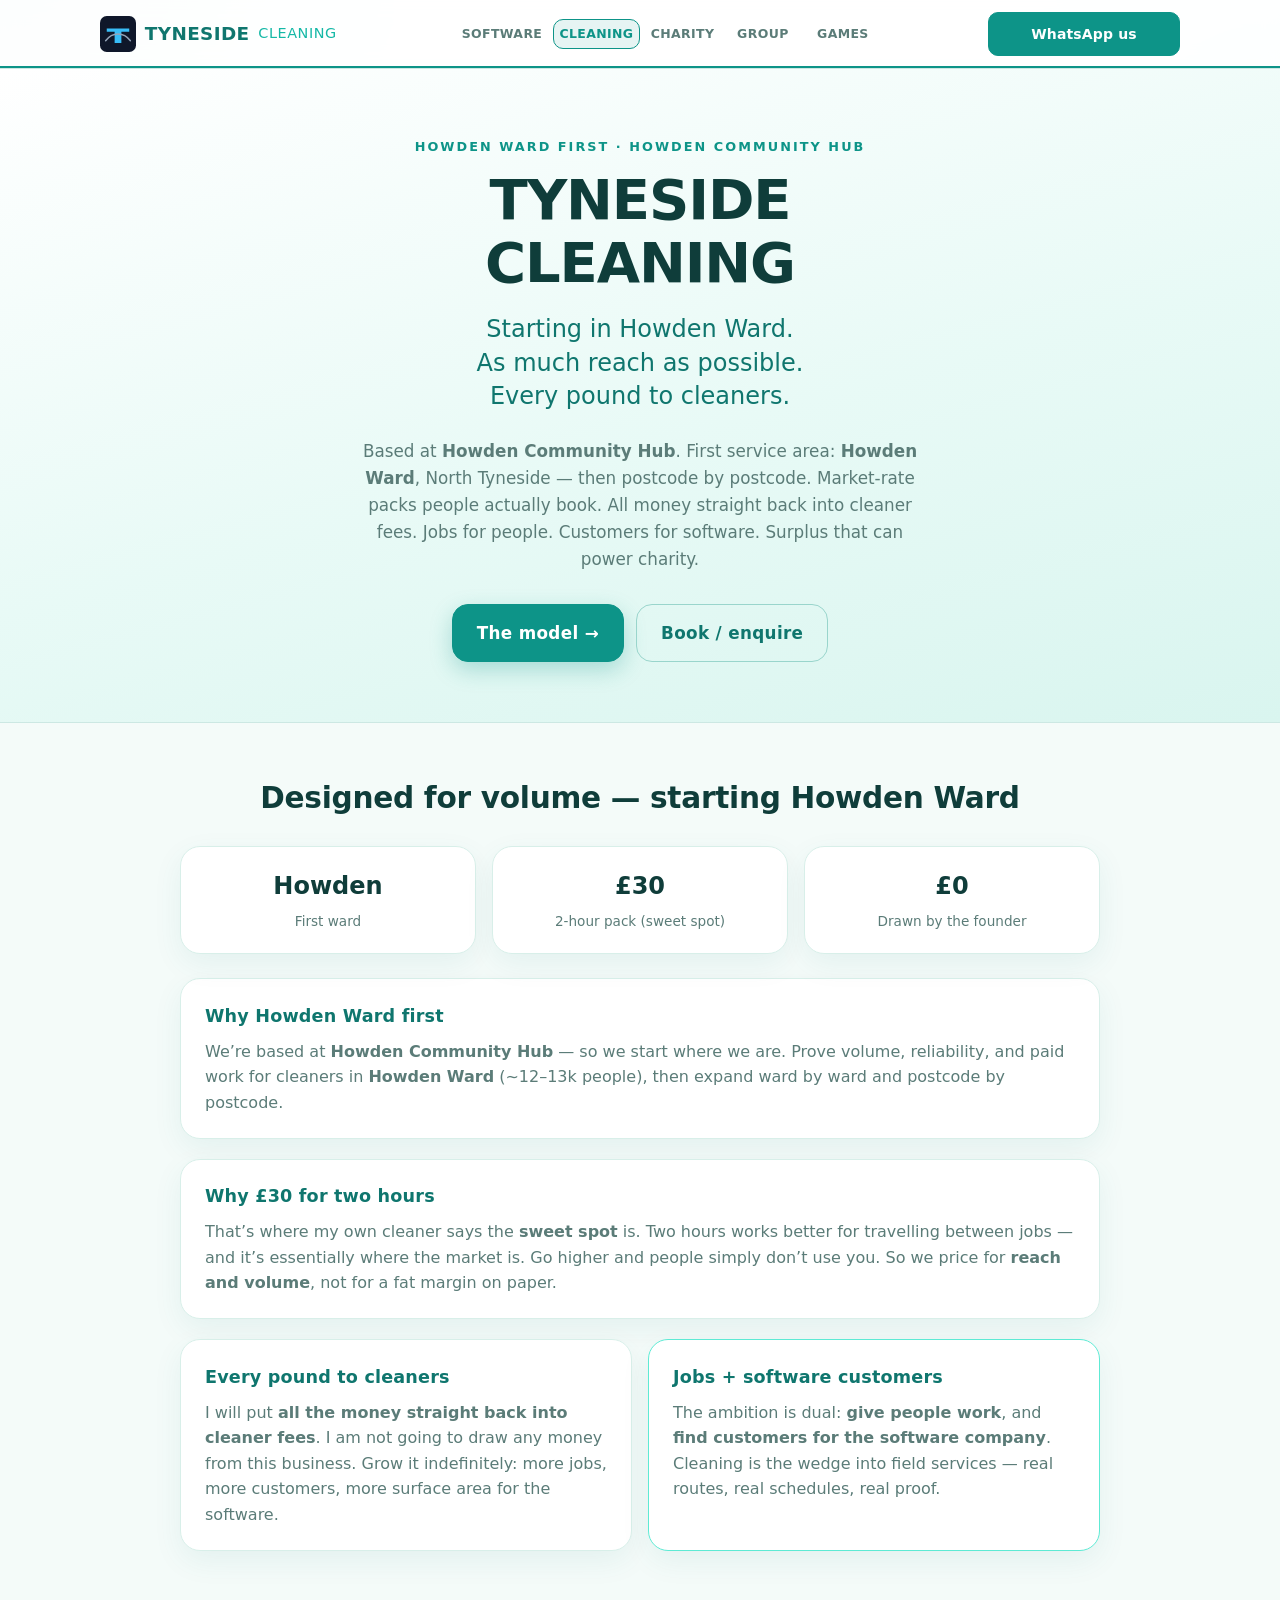
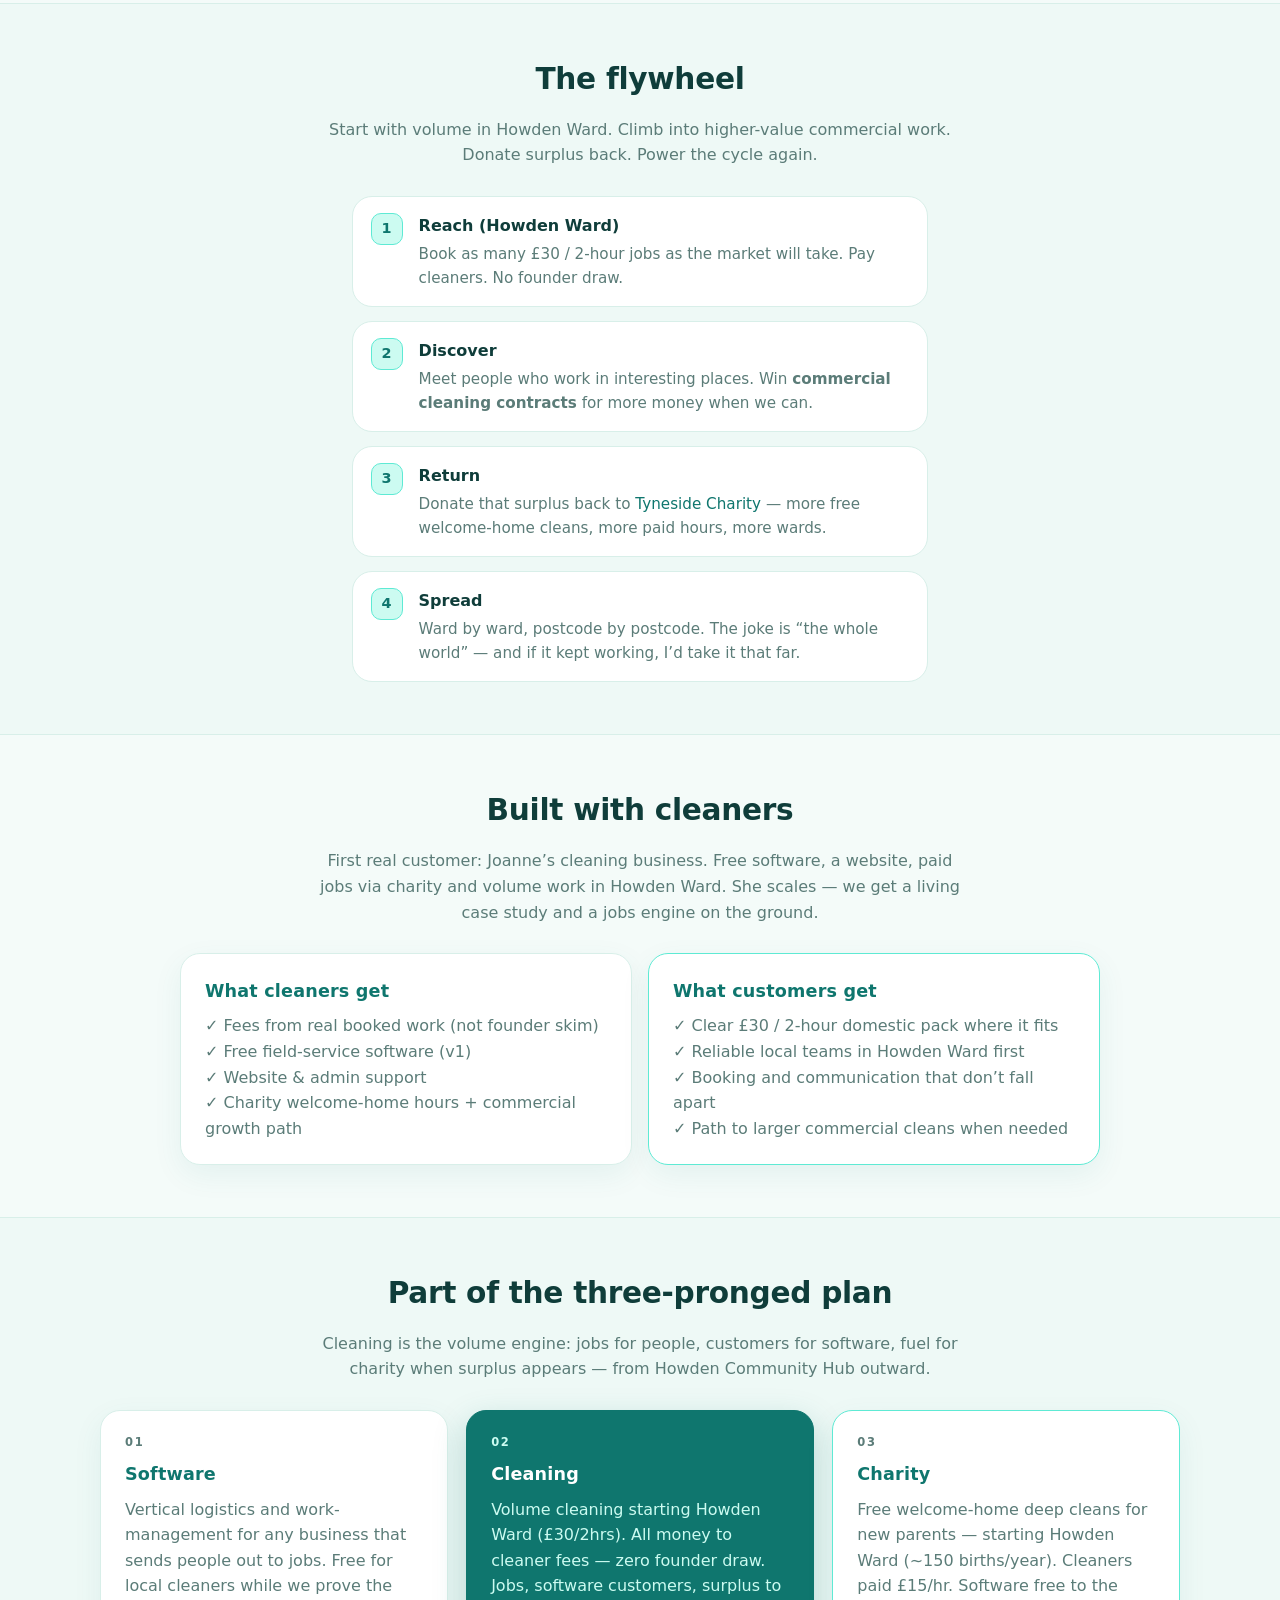
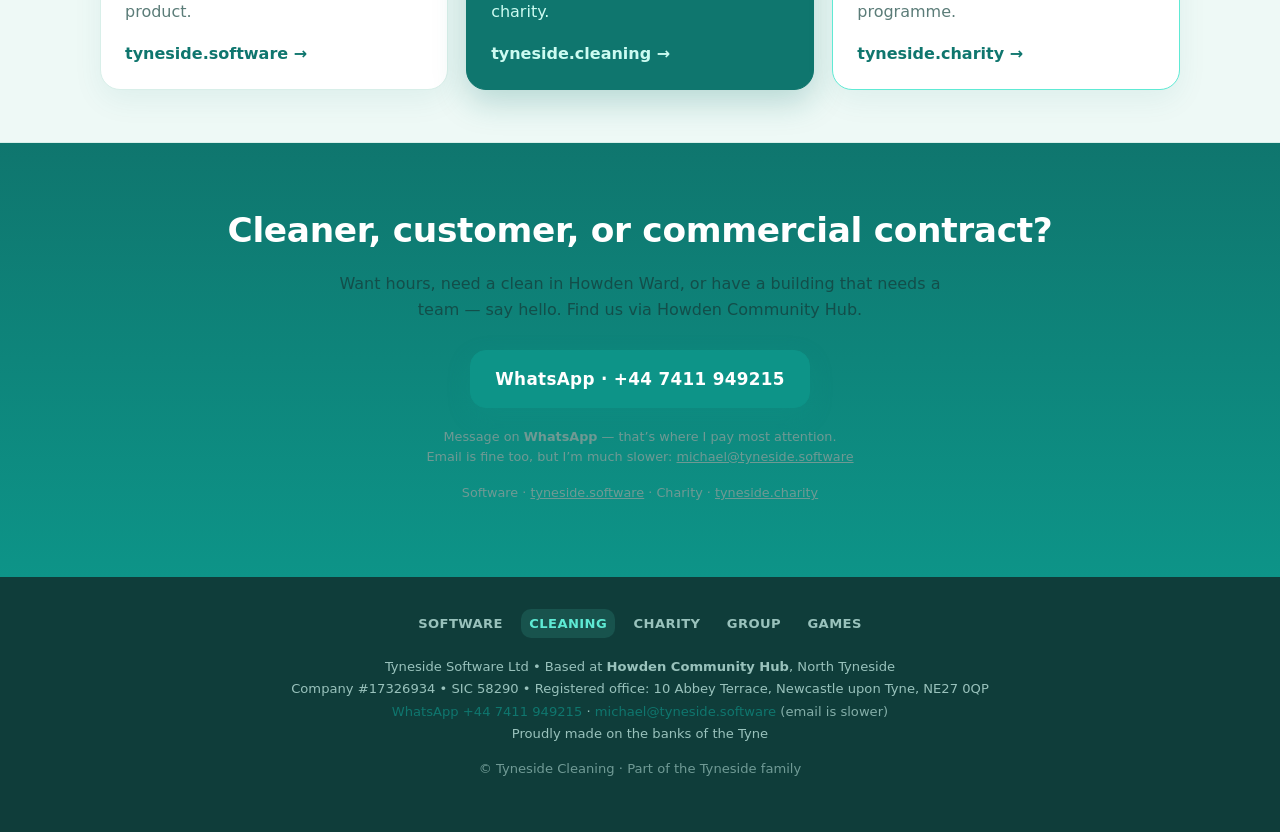
==== index.html @ 474b6b1e "WhatsApp primary contact +44 7411 949215" ====
<!DOCTYPE html>
<html lang="en">
<head>
  <meta charset="UTF-8">
  <meta name="viewport" content="width=device-width, initial-scale=1.0">
  <title>Tyneside Cleaning · Howden Ward first</title>
  <meta name="description" content="Based at Howden Community Hub. First area Howden Ward. £30 for 2 hours — all money to cleaner fees, zero founder draw. Volume, jobs, software customers.">
  <link rel="canonical" href="https://tyneside.cleaning/">
  <link rel="icon" href="logo.svg" type="image/svg+xml">
  <link rel="stylesheet" href="layout.css?v=20260716f">
  <link rel="stylesheet" href="themes.css?v=20260716f">
</head>
<body class="site theme-cleaning">

<nav class="site-nav" aria-label="Primary">
  <div class="inner">
    <a href="index.html" class="brand-link">
      <img src="logo.svg" width="38" height="38" alt="Tyneside Cleaning">
      <span class="brand-word">TYNESIDE</span>
      <span class="brand-sub">CLEANING</span>
    </a>
    <div class="nav-links">
        <a href="https://tyneside.software/"
           class=""
>SOFTWARE</a>
        <a href="https://tyneside.cleaning/"
           class="is-current"
aria-current="page">CLEANING</a>
        <a href="https://tyneside.charity/"
           class=""
>CHARITY</a>
        <a href="https://tyneside.group/"
           class=""
>GROUP</a>
        <a href="https://tyneside.games/"
           class=""
>GAMES</a>
    </div>
    <div class="nav-cta">
      <a class="btn btn-fill" href="https://wa.me/447411949215" rel="noopener" target="_blank">WhatsApp us</a>
    </div>
  </div>
</nav>
  <header class="hero">
    <div class="wrap">
      <p class="hero-kicker">Howden Ward first · Howden Community Hub</p>
      <h1>TYNESIDE<br>CLEANING</h1>
      <p class="hero-tag">
        Starting in Howden Ward.<br>
        As much reach as possible.<br>
        Every pound to cleaners.
      </p>
      <p class="hero-lead">
        Based at <strong>Howden Community Hub</strong>. First service area:
        <strong>Howden Ward</strong>, North Tyneside — then postcode by postcode.
        Market-rate packs people actually book. All money straight back into cleaner fees.
        Jobs for people. Customers for software. Surplus that can power charity.
      </p>
      <div class="hero-actions">
        <a class="btn btn-fill btn-lg" href="#model">The model →</a>
        <a class="btn btn-secondary btn-lg" href="#contact">Book / enquire</a>
      </div>
    </div>
  </header>

  <section class="section" id="model">
    <div class="wrap">
      <h2>Designed for volume — starting Howden Ward</h2>
      <div class="stat-row">
        <div class="stat">
          <span class="value">Howden</span>
          <span class="label">First ward</span>
        </div>
        <div class="stat">
          <span class="value">£30</span>
          <span class="label">2-hour pack (sweet spot)</span>
        </div>
        <div class="stat">
          <span class="value">£0</span>
          <span class="label">Drawn by the founder</span>
        </div>
      </div>
      <div class="panel" style="margin-bottom:1.25rem">
        <h3>Why Howden Ward first</h3>
        <p>
          We’re based at <strong>Howden Community Hub</strong> — so we start where we are.
          Prove volume, reliability, and paid work for cleaners in
          <strong>Howden Ward</strong> (~12–13k people), then expand ward by ward and postcode by postcode.
        </p>
      </div>
      <div class="panel" style="margin-bottom:1.25rem">
        <h3>Why £30 for two hours</h3>
        <p>
          That’s where my own cleaner says the <strong>sweet spot</strong> is.
          Two hours works better for travelling between jobs — and it’s essentially where the market is.
          Go higher and people simply don’t use you. So we price for <strong>reach and volume</strong>,
          not for a fat margin on paper.
        </p>
      </div>
      <div class="grid-2">
        <div class="panel">
          <h3>Every pound to cleaners</h3>
          <p>
            I will put <strong>all the money straight back into cleaner fees</strong>.
            I am not going to draw any money from this business.
            Grow it indefinitely: more jobs, more customers, more surface area for the software.
          </p>
        </div>
        <div class="panel panel-c">
          <h3>Jobs + software customers</h3>
          <p>
            The ambition is dual: <strong>give people work</strong>, and
            <strong>find customers for the software company</strong>.
            Cleaning is the wedge into field services — real routes, real schedules, real proof.
          </p>
        </div>
      </div>
    </div>
  </section>

  <section class="section section-alt" id="cycle">
    <div class="wrap">
      <h2>The flywheel</h2>
      <p class="lede">
        Start with volume in Howden Ward. Climb into higher-value commercial work.
        Donate surplus back. Power the cycle again.
      </p>
      <ol class="steps">
        <li>
          <span class="n">1</span>
          <div>
            <h3>Reach (Howden Ward)</h3>
            <p>
              Book as many £30 / 2-hour jobs as the market will take. Pay cleaners. No founder draw.
            </p>
          </div>
        </li>
        <li>
          <span class="n">2</span>
          <div>
            <h3>Discover</h3>
            <p>
              Meet people who work in interesting places. Win
              <strong>commercial cleaning contracts</strong> for more money when we can.
            </p>
          </div>
        </li>
        <li>
          <span class="n">3</span>
          <div>
            <h3>Return</h3>
            <p>
              Donate that surplus back to
              <a href="https://tyneside.charity/">Tyneside Charity</a>
              — more free welcome-home cleans, more paid hours, more wards.
            </p>
          </div>
        </li>
        <li>
          <span class="n">4</span>
          <div>
            <h3>Spread</h3>
            <p>
              Ward by ward, postcode by postcode.
              The joke is “the whole world” — and if it kept working, I’d take it that far.
            </p>
          </div>
        </li>
      </ol>
    </div>
  </section>

  <section class="section" id="for-cleaners">
    <div class="wrap">
      <h2>Built with cleaners</h2>
      <p class="lede">
        First real customer: Joanne’s cleaning business. Free software, a website, paid jobs via charity
        and volume work in Howden Ward. She scales — we get a living case study and a jobs engine on the ground.
      </p>
      <div class="grid-2">
        <div class="panel">
          <h3>What cleaners get</h3>
          <p>✓ Fees from real booked work (not founder skim)<br>
             ✓ Free field-service software (v1)<br>
             ✓ Website &amp; admin support<br>
             ✓ Charity welcome-home hours + commercial growth path</p>
        </div>
        <div class="panel panel-c">
          <h3>What customers get</h3>
          <p>✓ Clear £30 / 2-hour domestic pack where it fits<br>
             ✓ Reliable local teams in Howden Ward first<br>
             ✓ Booking and communication that don’t fall apart<br>
             ✓ Path to larger commercial cleans when needed</p>
        </div>
      </div>
    </div>
  </section>

  <section class="section section-alt" id="ecosystem">
    <div class="wrap-wide">
      <h2>Part of the three-pronged plan</h2>
      <p class="lede">
        Cleaning is the volume engine: jobs for people, customers for software,
        fuel for charity when surplus appears — from Howden Community Hub outward.
      </p>
<div class="grid-3">
    <div class="panel ">
      <p class="pixel-label" style="text-align:left;margin:0 0 0.5rem">01</p>
      <h3>Software</h3>
      <p>Vertical logistics and work-management for any business that sends people out to jobs. Free for local cleaners while we prove the product.</p>
      <p style="margin-top:1rem">
        <a href="https://tyneside.software/">tyneside.software →</a>
      </p>
    </div>
    <div class="panel active">
      <p class="pixel-label" style="text-align:left;margin:0 0 0.5rem">02</p>
      <h3>Cleaning</h3>
      <p>Volume cleaning starting Howden Ward (£30/2hrs). All money to cleaner fees — zero founder draw. Jobs, software customers, surplus to charity.</p>
      <p style="margin-top:1rem">
        <a href="https://tyneside.cleaning/">tyneside.cleaning →</a>
      </p>
    </div>
    <div class="panel panel-c">
      <p class="pixel-label" style="text-align:left;margin:0 0 0.5rem">03</p>
      <h3>Charity</h3>
      <p>Free welcome-home deep cleans for new parents — starting Howden Ward (~150 births/year). Cleaners paid £15/hr. Software free to the programme.</p>
      <p style="margin-top:1rem">
        <a href="https://tyneside.charity/">tyneside.charity →</a>
      </p>
    </div>
</div>    </div>
  </section>

  <section class="section-cta" id="contact">
    <div class="wrap">
      <h2>Cleaner, customer, or commercial contract?</h2>
      <p class="lede" style="color:var(--text)">
        Want hours, need a clean in Howden Ward, or have a building that needs a team — say hello.
        Find us via Howden Community Hub.
      </p>
<a class="btn btn-fill btn-lg" href="https://wa.me/447411949215" rel="noopener" target="_blank">
  WhatsApp · +44 7411 949215
</a>
<p class="hero-meta" style="margin-top:1.15rem">
  Message on <strong>WhatsApp</strong> — that’s where I pay most attention.<br>
  Email is fine too, but I’m much slower:
  <a href="mailto:michael@tyneside.software">michael@tyneside.software</a>
</p>      <p class="hero-meta" style="margin-top:1rem">
        Software · <a href="https://tyneside.software/">tyneside.software</a>
        · Charity · <a href="https://tyneside.charity/">tyneside.charity</a>
      </p>
    </div>
  </section>

<footer class="site-footer">
  <div class="footer-brands">
      <a href="https://tyneside.software/" class="">SOFTWARE</a>
      <a href="https://tyneside.cleaning/" class="is-current">CLEANING</a>
      <a href="https://tyneside.charity/" class="">CHARITY</a>
      <a href="https://tyneside.group/" class="">GROUP</a>
      <a href="https://tyneside.games/" class="">GAMES</a>
  </div>
  <p class="legal">
    Tyneside Software Ltd • Based at <strong>Howden Community Hub</strong>, North Tyneside<br>
    Company #17326934 • SIC 58290 • Registered office: 10 Abbey Terrace, Newcastle upon Tyne, NE27 0QP<br>
    <a href="https://wa.me/447411949215" rel="noopener" target="_blank">WhatsApp +44 7411 949215</a>
    · <a href="mailto:michael@tyneside.software">michael@tyneside.software</a>
    <span style="opacity:0.85">(email is slower)</span><br>
    Proudly made on the banks of the Tyne
  </p>
  <p class="legal" style="margin-top:0.75rem;opacity:0.7">
    &copy; Tyneside Cleaning
 · Part of the Tyneside family  </p>
</footer>
</body>
</html>
---- layout.css ----
/* Shared structure — skin comes from theme-*.css variables */

*,
*::before,
*::after {
  box-sizing: border-box;
}

html {
  scroll-behavior: smooth;
}

body.site {
  margin: 0;
  min-height: 100vh;
  font-family: var(--font);
  background: var(--bg);
  color: var(--text);
  line-height: 1.6;
  position: relative;
}

body.site::before {
  content: "";
  pointer-events: none;
  position: fixed;
  inset: 0;
  z-index: 0;
  background: var(--bg-fx, none);
  opacity: var(--bg-fx-opacity, 1);
}

body.site > * {
  position: relative;
  z-index: 1;
}

a {
  color: var(--link);
  text-decoration: none;
}

a:hover {
  color: var(--link-hover);
  text-decoration: underline;
}

.wrap {
  width: min(920px, calc(100% - 2rem));
  margin-inline: auto;
}

.wrap-wide {
  width: min(1080px, calc(100% - 2rem));
  margin-inline: auto;
}

/* —— NAV: rigid 3-column grid (same on every brand, including GROUP) —— */
.site-nav {
  --nav-brand-w: 15.5rem;
  --nav-cta-w: 12rem;
  position: sticky;
  top: 0;
  z-index: 50;
  background: var(--nav-bg);
  border-bottom: 1px solid var(--border);
  backdrop-filter: var(--nav-blur, none);
  box-shadow: inset 0 -2px 0 var(--accent);
}

.site-nav .inner {
  width: min(1080px, calc(100% - 2rem));
  margin: 0 auto;
  display: grid;
  grid-template-columns: var(--nav-brand-w) minmax(0, 1fr) var(--nav-cta-w);
  align-items: center;
  column-gap: 0.75rem;
  min-height: 4.25rem;
  height: 4.25rem;
  padding: 0;
  box-sizing: border-box;
}

.brand-link {
  grid-column: 1;
  display: flex;
  align-items: center;
  gap: 0.55rem;
  width: 100%;
  min-width: 0;
  max-width: var(--nav-brand-w);
  overflow: hidden;
  color: inherit;
  text-decoration: none;
}

.brand-link:hover {
  color: inherit;
  text-decoration: none;
}

.brand-link img {
  height: 2.25rem;
  width: 2.25rem;
  flex-shrink: 0;
  filter: var(--logo-filter, none);
  object-fit: contain;
}

.brand-word {
  font-family: "Segoe UI", system-ui, sans-serif;
  font-weight: 700;
  font-size: 1.15rem;
  letter-spacing: 0.02em;
  color: var(--brand);
  white-space: nowrap;
  flex-shrink: 0;
}

.brand-sub {
  font-family: "Segoe UI", system-ui, sans-serif;
  font-size: 0.9rem;
  font-weight: 500;
  letter-spacing: 0.04em;
  color: var(--brand-muted);
  white-space: nowrap;
  /* Fixed slot so GROUP and SOFTWARE occupy the same width */
  display: inline-block;
  width: 6.5rem;
  flex-shrink: 0;
  overflow: hidden;
  text-overflow: clip;
}

@media (max-width: 640px) {
  .brand-sub {
    display: none;
  }
}

.nav-links {
  grid-column: 2;
  display: none;
  justify-content: center;
  align-items: center;
  flex-wrap: nowrap;
  gap: 0.25rem;
  min-width: 0;
  overflow: hidden;
  font-family: "Segoe UI", system-ui, sans-serif;
  font-size: 0.78rem;
  font-weight: 600;
  letter-spacing: 0.03em;
}

.nav-links a {
  color: var(--muted);
  text-decoration: none;
  padding: 0.28rem 0.4rem;
  border-radius: 8px;
  border: 1px solid transparent;
  white-space: nowrap;
  box-sizing: border-box;
  /* Equal-ish chips so current highlight doesn't reflow the row */
  min-width: 4.75rem;
  text-align: center;
}

.nav-links a:hover {
  color: var(--accent);
  text-decoration: none;
  background: var(--accent-soft);
}

.nav-links a.is-current {
  color: var(--accent);
  border-color: var(--accent);
  background: var(--accent-soft);
}

.nav-cta {
  grid-column: 3;
  width: 100%;
  height: 2.75rem;
  justify-self: stretch;
  align-self: center;
}

.nav-cta .btn,
.nav-cta .btn-fill {
  display: flex !important;
  align-items: center;
  justify-content: center;
  width: 100% !important;
  height: 2.75rem !important;
  min-height: 2.75rem !important;
  max-height: 2.75rem !important;
  box-sizing: border-box !important;
  margin: 0 !important;
  font-family: "Segoe UI", system-ui, sans-serif !important;
  font-size: 0.875rem !important;
  font-weight: 600 !important;
  letter-spacing: 0.01em !important;
  text-transform: none !important;
  border-width: 1px !important;
  border-style: solid !important;
  border-radius: 10px !important;
  padding: 0 0.5rem !important;
  white-space: nowrap !important;
  line-height: 1.2 !important;
  box-shadow: none !important;
  transform: none !important;
}

.nav-cta .btn:hover,
.nav-cta .btn-fill:hover {
  transform: none !important;
}

@media (min-width: 960px) {
  .nav-links {
    display: flex;
  }
}

@media (max-width: 959px) {
  .site-nav .inner {
    grid-template-columns: minmax(0, 1fr) var(--nav-cta-w);
  }

  .brand-link {
    grid-column: 1;
    max-width: none;
  }

  .nav-links {
    display: none;
  }

  .nav-cta {
    grid-column: 2;
  }
}

@media (max-width: 420px) {
  .site-nav {
    --nav-cta-w: 9.5rem;
  }

  .site-nav .inner {
    min-height: 3.85rem;
    height: 3.85rem;
  }

  .nav-cta {
    height: 2.5rem;
  }

  .nav-cta .btn,
  .nav-cta .btn-fill {
    font-size: 0.78rem !important;
    height: 2.5rem !important;
    min-height: 2.5rem !important;
    max-height: 2.5rem !important;
  }
}

.nav-links a {
  color: var(--muted);
  text-decoration: none;
  padding: 0.25rem 0.35rem;
  border-radius: var(--radius-sm);
}

.nav-links a:hover {
  color: var(--accent);
  text-decoration: none;
  background: var(--accent-soft);
}

.btn {
  display: inline-block;
  font-family: inherit;
  font-weight: 600;
  letter-spacing: var(--btn-tracking, 0.02em);
  text-transform: var(--btn-transform, none);
  text-decoration: none !important;
  cursor: pointer;
  border: var(--btn-border);
  color: var(--btn-color);
  background: var(--btn-bg);
  padding: 0.65rem 1.15rem;
  border-radius: var(--radius);
  box-shadow: var(--btn-shadow);
  transition: transform 0.15s, background 0.15s, color 0.15s, box-shadow 0.15s;
}

.btn:hover {
  background: var(--btn-bg-hover);
  color: var(--btn-color-hover);
  border-color: var(--btn-border-hover, currentColor);
  transform: translateY(-1px);
  text-decoration: none !important;
}

.btn-fill {
  border: var(--btn-fill-border);
  color: var(--btn-fill-color);
  background: var(--btn-fill-bg);
  box-shadow: var(--btn-fill-shadow);
}

.btn-fill:hover {
  background: var(--btn-fill-bg-hover);
  color: var(--btn-fill-color-hover);
  border-color: var(--btn-fill-border-hover, transparent);
}

.btn-magenta,
.btn-secondary {
  border: var(--btn-sec-border);
  color: var(--btn-sec-color);
  background: var(--btn-sec-bg);
  box-shadow: var(--btn-sec-shadow, none);
}

.btn-magenta:hover,
.btn-secondary:hover {
  background: var(--btn-sec-bg-hover);
  color: var(--btn-sec-color-hover);
}

.btn-lg {
  padding: 0.9rem 1.5rem;
  font-size: 1.05rem;
}

/* —— HERO —— */
.hero {
  text-align: center;
  padding: 4.25rem 0 3.75rem;
  background: var(--hero-bg);
  border-bottom: var(--hero-border);
  box-shadow: var(--hero-shadow, none);
  color: var(--hero-text);
}

.hero-kicker {
  margin: 0 0 0.75rem;
  font-size: 0.8rem;
  letter-spacing: 0.16em;
  text-transform: uppercase;
  font-weight: 600;
  color: var(--hero-kicker);
}

.hero h1 {
  margin: 0;
  font-size: clamp(2rem, 6.5vw, 3.5rem);
  letter-spacing: var(--hero-title-tracking, -0.02em);
  line-height: 1.12;
  font-weight: 700;
  color: var(--hero-title);
  text-shadow: var(--hero-title-shadow, none);
}

.hero-tag {
  margin: 1.15rem auto 0;
  font-size: clamp(1.1rem, 2.8vw, 1.5rem);
  font-weight: 400;
  color: var(--hero-tag);
  line-height: 1.4;
}

.hero-lead {
  margin: 1.5rem auto 0;
  max-width: 36rem;
  font-size: 1.05rem;
  color: var(--hero-lead);
}

.hero-actions {
  margin-top: 2rem;
  display: flex;
  flex-wrap: wrap;
  justify-content: center;
  gap: 0.75rem;
}

.hero-meta {
  margin-top: 1.35rem;
  font-size: 0.8rem;
  color: var(--hero-meta);
  opacity: 0.9;
}

.hero-meta a {
  color: inherit;
  text-decoration: underline;
}

/* —— SECTIONS —— */
.section {
  padding: 3.25rem 0;
  background: var(--section-bg, transparent);
}

.section-alt {
  background: var(--section-alt-bg);
  border-top: var(--section-alt-border, none);
  border-bottom: var(--section-alt-border, none);
}

.section-cta {
  padding: 3.75rem 0;
  text-align: center;
  background: var(--cta-bg);
  border-top: var(--cta-border, none);
  color: var(--cta-text);
  box-shadow: var(--cta-shadow, none);
}

.section h2,
.section-cta h2 {
  margin: 0 0 0.85rem;
  text-align: center;
  font-size: clamp(1.35rem, 3.5vw, 1.85rem);
  letter-spacing: var(--h2-tracking, -0.01em);
  font-weight: 700;
  color: var(--heading);
  text-transform: var(--h2-transform, none);
}

.section-cta h2 {
  color: var(--cta-heading);
  font-size: clamp(1.5rem, 4vw, 2.15rem);
}

.lede {
  text-align: center;
  max-width: 40rem;
  margin: 0 auto 1.75rem;
  color: var(--muted);
}

.section-cta .lede {
  color: var(--cta-muted);
}

.center {
  text-align: center;
}

/* —— PANELS —— */
.panel {
  background: var(--panel-bg);
  border: var(--panel-border);
  border-radius: var(--radius-lg);
  box-shadow: var(--panel-shadow);
  padding: 1.4rem 1.5rem;
}

.panel-m,
.panel-c {
  /* variants still use panel tokens; themes may override */
}

.panel h3 {
  margin: 0 0 0.55rem;
  font-size: 1.1rem;
  font-weight: 650;
  letter-spacing: 0.01em;
  color: var(--panel-heading);
  text-transform: var(--panel-h-transform, none);
}

.panel p {
  margin: 0;
  color: var(--panel-text);
}

.panel a {
  color: var(--link);
  font-weight: 600;
}

.panel.active {
  background: var(--panel-active-bg);
  border: var(--panel-active-border);
  box-shadow: var(--panel-active-shadow);
}

.panel.active h3 {
  color: var(--panel-active-heading);
}

.panel.active p,
.panel.active a {
  color: var(--panel-active-text);
}

.grid-2 {
  display: grid;
  gap: 1rem;
  grid-template-columns: 1fr;
}

.grid-3 {
  display: grid;
  gap: 1.15rem;
  grid-template-columns: 1fr;
}

@media (min-width: 700px) {
  .grid-2 {
    grid-template-columns: 1fr 1fr;
  }
  .grid-3 {
    grid-template-columns: 1fr 1fr 1fr;
  }
}

.list-neon,
.list-features {
  list-style: none;
  margin: 1.5rem auto 0;
  padding: 0;
  max-width: 34rem;
  display: grid;
  gap: 0.6rem;
  grid-template-columns: 1fr;
  text-align: left;
}

@media (min-width: 560px) {
  .list-neon,
  .list-features {
    grid-template-columns: 1fr 1fr;
  }
}

.list-neon li,
.list-features li {
  border: var(--chip-border);
  background: var(--chip-bg);
  border-radius: var(--radius);
  padding: 0.7rem 0.95rem;
  color: var(--chip-text);
  box-shadow: var(--chip-shadow, none);
}

.list-neon li::before,
.list-features li::before {
  content: var(--chip-bullet, "• ");
  color: var(--accent);
  font-weight: 700;
}

.quote {
  border: var(--quote-border);
  background: var(--quote-bg);
  border-radius: var(--radius-lg);
  box-shadow: var(--quote-shadow);
  padding: 1.6rem 1.75rem;
  font-style: italic;
  font-size: 1.08rem;
  color: var(--quote-text);
  text-align: center;
}

.quote footer {
  margin-top: 1rem;
  font-style: normal;
  font-size: 0.9rem;
  color: var(--quote-cite);
}

.steps {
  list-style: none;
  margin: 0 auto;
  padding: 0;
  max-width: 36rem;
  display: flex;
  flex-direction: column;
  gap: 0.85rem;
}

.steps li {
  display: flex;
  gap: 1rem;
  align-items: flex-start;
  border: var(--step-border);
  background: var(--step-bg);
  border-radius: var(--radius-lg);
  padding: 1rem 1.1rem;
  box-shadow: var(--step-shadow, none);
}

.steps .n {
  flex-shrink: 0;
  width: 2rem;
  height: 2rem;
  display: flex;
  align-items: center;
  justify-content: center;
  border-radius: var(--radius-sm);
  border: var(--step-n-border);
  background: var(--step-n-bg);
  color: var(--step-n-color);
  font-weight: 700;
  font-size: 0.9rem;
}

.steps h3 {
  margin: 0 0 0.2rem;
  color: var(--heading);
  font-size: 1rem;
}

.steps p {
  margin: 0;
  color: var(--muted);
  font-size: 0.95rem;
}

/* games shelf cards */
.game-card {
  display: block;
  text-decoration: none !important;
  color: inherit;
  border: var(--panel-border);
  background: var(--panel-bg);
  border-radius: var(--radius-lg);
  padding: 1.4rem;
  box-shadow: var(--panel-shadow);
  transition: transform 0.15s, box-shadow 0.15s;
}

.game-card:hover {
  transform: translateY(-2px);
  box-shadow: var(--panel-hover-shadow, var(--panel-shadow));
  color: inherit;
  text-decoration: none !important;
}

.game-card .emoji {
  font-size: 2rem;
}

.game-card .status {
  float: right;
  font-size: 0.7rem;
  letter-spacing: 0.08em;
  text-transform: uppercase;
  font-weight: 700;
  color: var(--accent);
  border: 1px solid var(--accent);
  border-radius: 999px;
  padding: 0.2rem 0.5rem;
}

.game-card h3 {
  margin: 0.85rem 0 0.35rem;
  clear: both;
  color: var(--heading);
  font-size: 1.15rem;
}

.game-card p {
  margin: 0;
  color: var(--muted);
  font-size: 0.95rem;
}

.game-card .play {
  margin-top: 0.9rem;
  color: var(--accent);
  font-weight: 700;
}

.empty-shelf {
  border: 2px dashed var(--border);
  background: var(--panel-bg);
  border-radius: var(--radius-lg);
  padding: 2.25rem 1.5rem;
  text-align: center;
  color: var(--muted);
}

.pixel-label {
  font-size: 0.72rem;
  letter-spacing: 0.14em;
  text-transform: uppercase;
  font-weight: 650;
  color: var(--label);
  text-align: center;
  margin-bottom: 0.65rem;
}

/* —— FOOTER —— */
.site-footer {
  border-top: var(--footer-border);
  background: var(--footer-bg);
  padding: 2rem 1rem 2.4rem;
  text-align: center;
  font-size: 0.82rem;
  color: var(--footer-text);
  box-shadow: var(--footer-shadow, none);
}

.footer-brands {
  display: flex;
  flex-wrap: wrap;
  justify-content: center;
  gap: 0.45rem 0.65rem;
  margin: 0 0 1.15rem;
  font-size: 0.82rem;
  font-weight: 600;
  letter-spacing: 0.03em;
}

.footer-brands a {
  color: var(--footer-link);
  text-decoration: none;
  border-radius: var(--radius-sm);
  padding: 0.25rem 0.5rem;
}

.footer-brands a:hover,
.footer-brands a.is-current {
  color: var(--footer-link-active);
  background: var(--footer-link-bg);
  text-decoration: none;
}

.site-footer .legal {
  line-height: 1.7;
}

.blink {
  animation: none;
}

/* —— STORE catalogue grids —— */
.store-subhead {
  margin: 2rem 0 1rem;
  font-size: 1.15rem;
  color: var(--heading);
}

.store-collection-grid {
  display: grid;
  gap: 1rem;
  grid-template-columns: repeat(auto-fill, minmax(160px, 1fr));
}

.store-collection-card {
  display: flex;
  flex-direction: column;
  background: var(--panel-bg);
  border: var(--panel-border);
  border-radius: var(--radius-lg);
  overflow: hidden;
  box-shadow: var(--panel-shadow);
  text-decoration: none !important;
  color: inherit;
  transition: transform 0.15s, box-shadow 0.15s;
}

.store-collection-card:hover {
  transform: translateY(-2px);
  color: inherit;
  text-decoration: none !important;
}

.store-collection-card img {
  width: 100%;
  height: 110px;
  object-fit: cover;
  background: var(--accent-soft);
}

.store-collection-card .title {
  display: block;
  padding: 0.65rem 0.75rem 0.15rem;
  font-weight: 650;
  font-size: 0.92rem;
  color: var(--heading);
}

.store-collection-card .meta {
  display: block;
  padding: 0 0.75rem 0.75rem;
  font-size: 0.78rem;
  color: var(--muted);
}

.store-product-grid {
  display: grid;
  gap: 1.15rem;
  grid-template-columns: repeat(auto-fill, minmax(200px, 1fr));
}

.store-product-card {
  background: var(--panel-bg);
  border: var(--panel-border);
  border-radius: var(--radius-lg);
  box-shadow: var(--panel-shadow);
  padding: 0.85rem;
  display: flex;
  flex-direction: column;
  gap: 0.45rem;
}

.store-product-card .thumb {
  display: block;
  border-radius: var(--radius);
  overflow: hidden;
  background: #f5f5f4;
  aspect-ratio: 1;
}

.store-product-card .thumb img {
  width: 100%;
  height: 100%;
  object-fit: cover;
}

.store-product-card h4 {
  margin: 0;
  font-size: 0.95rem;
  line-height: 1.3;
  color: var(--heading);
  font-weight: 650;
}

.store-product-card .price .customer {
  display: block;
  font-size: 1.15rem;
  font-weight: 700;
  color: var(--heading);
  font-variant-numeric: tabular-nums;
}

.store-product-card .price .split {
  display: block;
  font-size: 0.75rem;
  color: var(--muted);
  margin-top: 0.15rem;
}

.store-product-card .actions {
  margin: 0.35rem 0 0;
}

.store-product-card .actions .btn {
  width: 100%;
  text-align: center;
  font-size: 0.85rem;
  padding: 0.5rem 0.75rem;
}

.store-product-card .badge-out {
  margin: 0;
  font-size: 0.75rem;
  color: var(--label);
}

code {
  font-size: 0.9em;
  background: var(--accent-soft);
  padding: 0.1em 0.35em;
  border-radius: 4px;
}

/* —— DATA TABLES —— */
.table-wrap {
  overflow-x: auto;
  margin: 1.5rem 0;
  border-radius: var(--radius-lg);
  border: var(--panel-border);
  background: var(--panel-bg);
  box-shadow: var(--panel-shadow);
}

.data-table {
  width: 100%;
  border-collapse: collapse;
  font-size: 0.95rem;
  font-family: "Segoe UI", system-ui, sans-serif;
}

.data-table th,
.data-table td {
  padding: 0.75rem 1rem;
  text-align: left;
  border-bottom: 1px solid var(--border);
}

.data-table th {
  font-size: 0.78rem;
  letter-spacing: 0.04em;
  text-transform: uppercase;
  font-weight: 700;
  color: var(--label);
  background: var(--accent-soft);
}

.data-table td {
  color: var(--panel-text);
}

.data-table td.num,
.data-table th.num {
  text-align: right;
  font-variant-numeric: tabular-nums;
  white-space: nowrap;
}

.data-table tbody tr:last-child th,
.data-table tbody tr:last-child td {
  border-bottom: none;
}

.data-table tbody tr:hover td {
  background: var(--accent-soft);
}

.data-table tfoot td {
  font-weight: 700;
  color: var(--heading);
  background: var(--accent-soft);
  border-bottom: none;
}

.stat-row {
  display: grid;
  gap: 1rem;
  grid-template-columns: 1fr;
  margin: 1.5rem 0;
}

@media (min-width: 640px) {
  .stat-row {
    grid-template-columns: repeat(3, 1fr);
  }
}

.stat {
  text-align: center;
  padding: 1.25rem 1rem;
  background: var(--panel-bg);
  border: var(--panel-border);
  border-radius: var(--radius-lg);
  box-shadow: var(--panel-shadow);
}

.stat .value {
  display: block;
  font-size: 1.5rem;
  font-weight: 700;
  color: var(--heading);
  font-family: "Segoe UI", system-ui, sans-serif;
}

.stat .label {
  display: block;
  margin-top: 0.35rem;
  font-size: 0.85rem;
  color: var(--muted);
  font-family: "Segoe UI", system-ui, sans-serif;
}
---- themes.css ----
/* Per-site skins — same layout, different personality */

/* ========== SOFTWARE — product / engineering ========== */
.theme-software {
  color-scheme: dark;
  --font: "Segoe UI", system-ui, -apple-system, sans-serif;
  --bg: #0b1220;
  --bg-fx: radial-gradient(900px 480px at 15% -10%, rgba(59, 130, 246, 0.18), transparent 55%),
    radial-gradient(700px 400px at 100% 0%, rgba(14, 165, 233, 0.1), transparent 45%);
  --text: #e8eef8;
  --muted: #93a4bd;
  --heading: #f0f6ff;
  --brand: #f8fafc;
  --brand-muted: #60a5fa;
  --brand-tracking: 0.01em;
  --accent: #3b82f6;
  --accent-soft: rgba(59, 130, 246, 0.12);
  --link: #7dd3fc;
  --link-hover: #bae6fd;
  --label: #60a5fa;
  --border: #243247;
  --radius: 10px;
  --radius-sm: 8px;
  --radius-lg: 14px;

  --nav-bg: rgba(11, 18, 32, 0.9);
  --nav-border: 1px solid #1e2d45;
  --nav-shadow: 0 1px 0 rgba(255, 255, 255, 0.03);
  --nav-blur: blur(10px);

  --btn-border: 1px solid #3b82f6;
  --btn-color: #dbeafe;
  --btn-bg: transparent;
  --btn-bg-hover: rgba(59, 130, 246, 0.15);
  --btn-color-hover: #fff;
  --btn-shadow: none;
  --btn-fill-border: 1px solid #2563eb;
  --btn-fill-color: #fff;
  --btn-fill-bg: #2563eb;
  --btn-fill-bg-hover: #3b82f6;
  --btn-fill-color-hover: #fff;
  --btn-fill-shadow: 0 8px 24px rgba(37, 99, 235, 0.35);
  --btn-sec-border: 1px solid #475569;
  --btn-sec-color: #e2e8f0;
  --btn-sec-bg: transparent;
  --btn-sec-bg-hover: rgba(148, 163, 184, 0.12);
  --btn-sec-color-hover: #fff;

  --hero-bg: linear-gradient(160deg, #0f1b33 0%, #0b1220 55%, #0a1628 100%);
  --hero-border: 1px solid #1e2d45;
  --hero-text: #e8eef8;
  --hero-kicker: #60a5fa;
  --hero-title: #f8fafc;
  --hero-tag: #93c5fd;
  --hero-lead: #94a3b8;
  --hero-meta: #64748b;
  --hero-title-tracking: -0.03em;

  --section-alt-bg: rgba(15, 27, 51, 0.65);
  --section-alt-border: 1px solid #1e2d45;
  --cta-bg: linear-gradient(180deg, #13233f, #0b1220);
  --cta-border: 1px solid #1e3a5f;
  --cta-text: #e8eef8;
  --cta-heading: #f8fafc;
  --cta-muted: #94a3b8;

  --panel-bg: #111b2e;
  --panel-border: 1px solid #243247;
  --panel-shadow: 0 8px 28px rgba(0, 0, 0, 0.25);
  --panel-heading: #93c5fd;
  --panel-text: #94a3b8;
  --panel-active-bg: #172554;
  --panel-active-border: 1px solid #3b82f6;
  --panel-active-shadow: 0 0 0 1px rgba(59, 130, 246, 0.25), 0 12px 32px rgba(0, 0, 0, 0.3);
  --panel-active-heading: #bfdbfe;
  --panel-active-text: #e2e8f0;

  --chip-bg: #111b2e;
  --chip-border: 1px solid #243247;
  --chip-text: #e2e8f0;
  --chip-bullet: "▹ ";

  --quote-bg: #111b2e;
  --quote-border: 1px solid #334155;
  --quote-shadow: none;
  --quote-text: #cbd5e1;
  --quote-cite: #60a5fa;

  --step-bg: #111b2e;
  --step-border: 1px solid #243247;
  --step-n-bg: #1e3a5f;
  --step-n-border: 1px solid #3b82f6;
  --step-n-color: #93c5fd;

  --footer-bg: #070d18;
  --footer-border: 1px solid #1e2d45;
  --footer-text: #64748b;
  --footer-link: #94a3b8;
  --footer-link-active: #93c5fd;
  --footer-link-bg: rgba(59, 130, 246, 0.12);
}

/* ========== CLEANING — fresh / light / airy ========== */
.theme-cleaning {
  color-scheme: light;
  --font: "Segoe UI", system-ui, -apple-system, sans-serif;
  --bg: #f4fbf9;
  --bg-fx: radial-gradient(800px 420px at 0% 0%, rgba(13, 148, 136, 0.12), transparent 50%),
    radial-gradient(600px 360px at 100% 10%, rgba(45, 212, 191, 0.1), transparent 45%);
  --text: #134e4a;
  --muted: #5b7c78;
  --heading: #0f3d3a;
  --brand: #0f766e;
  --brand-muted: #14b8a6;
  --accent: #0d9488;
  --accent-soft: rgba(13, 148, 136, 0.1);
  --link: #0f766e;
  --link-hover: #115e59;
  --label: #0d9488;
  --border: #cce8e3;
  --radius: 16px;
  --radius-sm: 10px;
  --radius-lg: 20px;

  --nav-bg: rgba(255, 255, 255, 0.92);
  --nav-border: 1px solid #d8efe9;
  --nav-shadow: 0 4px 20px rgba(15, 118, 110, 0.06);
  --nav-blur: blur(10px);
  --logo-filter: none;

  --btn-border: 1px solid #99d5cc;
  --btn-color: #0f766e;
  --btn-bg: #fff;
  --btn-bg-hover: #ecfdf8;
  --btn-color-hover: #115e59;
  --btn-shadow: 0 2px 8px rgba(15, 118, 110, 0.08);
  --btn-fill-border: 1px solid #0d9488;
  --btn-fill-color: #fff;
  --btn-fill-bg: #0d9488;
  --btn-fill-bg-hover: #0f766e;
  --btn-fill-color-hover: #fff;
  --btn-fill-shadow: 0 8px 22px rgba(13, 148, 136, 0.28);
  --btn-sec-border: 1px solid #99d5cc;
  --btn-sec-color: #0f766e;
  --btn-sec-bg: transparent;
  --btn-sec-bg-hover: #ecfdf8;
  --btn-sec-color-hover: #115e59;

  --hero-bg: linear-gradient(165deg, #ffffff 0%, #e8faf6 55%, #d9f5ef 100%);
  --hero-border: 1px solid #cce8e3;
  --hero-text: #134e4a;
  --hero-kicker: #0d9488;
  --hero-title: #0f3d3a;
  --hero-tag: #0f766e;
  --hero-lead: #5b7c78;
  --hero-meta: #7a9b96;
  --hero-title-tracking: -0.02em;

  --section-alt-bg: #eef9f6;
  --section-alt-border: 1px solid #d8efe9;
  --cta-bg: linear-gradient(180deg, #0f766e, #0d9488);
  --cta-text: #ecfdf8;
  --cta-heading: #fff;
  --cta-muted: rgba(236, 253, 248, 0.88);

  --panel-bg: #ffffff;
  --panel-border: 1px solid #d8efe9;
  --panel-shadow: 0 10px 30px rgba(15, 118, 110, 0.07);
  --panel-heading: #0f766e;
  --panel-text: #5b7c78;
  --panel-active-bg: #0f766e;
  --panel-active-border: 1px solid #0f766e;
  --panel-active-shadow: 0 12px 32px rgba(15, 118, 110, 0.25);
  --panel-active-heading: #fff;
  --panel-active-text: #ccfbf1;

  --chip-bg: #fff;
  --chip-border: 1px solid #d8efe9;
  --chip-text: #134e4a;
  --chip-bullet: "✓ ";
  --chip-shadow: 0 2px 8px rgba(15, 118, 110, 0.05);

  --quote-bg: #fff;
  --quote-border: 1px solid #d8efe9;
  --quote-shadow: 0 8px 24px rgba(15, 118, 110, 0.06);
  --quote-text: #3d5c58;
  --quote-cite: #0d9488;

  --step-bg: #fff;
  --step-border: 1px solid #d8efe9;
  --step-n-bg: #ccfbf1;
  --step-n-border: 1px solid #5eead4;
  --step-n-color: #0f766e;

  --footer-bg: #0f3d3a;
  --footer-border: none;
  --footer-text: #99c2bc;
  --footer-link: #99c2bc;
  --footer-link-active: #5eead4;
  --footer-link-bg: rgba(94, 234, 212, 0.12);
}

/* ========== CHARITY — warm / human / soft ========== */
.theme-charity {
  color-scheme: light;
  --font: Georgia, "Times New Roman", serif;
  --bg: #fff8f3;
  --bg-fx: radial-gradient(700px 400px at 10% 0%, rgba(251, 113, 133, 0.12), transparent 50%),
    radial-gradient(600px 360px at 100% 0%, rgba(251, 191, 36, 0.1), transparent 45%);
  --text: #3f2a2a;
  --muted: #7a5c5c;
  --heading: #5c2a2a;
  --brand: #9f1239;
  --brand-muted: #e11d48;
  --accent: #e11d48;
  --accent-soft: rgba(225, 29, 72, 0.08);
  --link: #be123c;
  --link-hover: #9f1239;
  --label: #e11d48;
  --border: #f3d4d0;
  --radius: 18px;
  --radius-sm: 12px;
  --radius-lg: 22px;

  --nav-bg: rgba(255, 252, 249, 0.95);
  --nav-border: 1px solid #f3d4d0;
  --nav-shadow: 0 4px 18px rgba(159, 18, 57, 0.06);
  --nav-blur: blur(8px);

  --btn-border: 1px solid #f0b4b4;
  --btn-color: #9f1239;
  --btn-bg: #fff;
  --btn-bg-hover: #fff1f2;
  --btn-color-hover: #881337;
  --btn-shadow: 0 2px 10px rgba(159, 18, 57, 0.06);
  --btn-fill-border: 1px solid #e11d48;
  --btn-fill-color: #fff;
  --btn-fill-bg: #e11d48;
  --btn-fill-bg-hover: #be123c;
  --btn-fill-color-hover: #fff;
  --btn-fill-shadow: 0 8px 24px rgba(225, 29, 72, 0.25);
  --btn-sec-border: 1px solid #f0b4b4;
  --btn-sec-color: #9f1239;
  --btn-sec-bg: transparent;
  --btn-sec-bg-hover: #fff1f2;
  --btn-sec-color-hover: #881337;

  --hero-bg: linear-gradient(165deg, #fffefb 0%, #fff1f2 50%, #ffe4e6 100%);
  --hero-border: 1px solid #f3d4d0;
  --hero-text: #3f2a2a;
  --hero-kicker: #e11d48;
  --hero-title: #881337;
  --hero-tag: #9f1239;
  --hero-lead: #7a5c5c;
  --hero-meta: #a88;
  --hero-title-tracking: -0.01em;

  --section-alt-bg: #fff1ee;
  --section-alt-border: 1px solid #f3d4d0;
  --cta-bg: linear-gradient(180deg, #9f1239, #e11d48);
  --cta-text: #fff5f5;
  --cta-heading: #fff;
  --cta-muted: rgba(255, 245, 245, 0.9);

  --panel-bg: #fffefb;
  --panel-border: 1px solid #f3d4d0;
  --panel-shadow: 0 10px 28px rgba(159, 18, 57, 0.07);
  --panel-heading: #9f1239;
  --panel-text: #7a5c5c;
  --panel-active-bg: #9f1239;
  --panel-active-border: 1px solid #9f1239;
  --panel-active-shadow: 0 12px 30px rgba(159, 18, 57, 0.22);
  --panel-active-heading: #fff;
  --panel-active-text: #fecdd3;

  --chip-bg: #fffefb;
  --chip-border: 1px solid #f3d4d0;
  --chip-text: #3f2a2a;
  --chip-bullet: "♥ ";

  --quote-bg: #fffefb;
  --quote-border: 1px solid #f3d4d0;
  --quote-shadow: 0 8px 22px rgba(159, 18, 57, 0.06);
  --quote-text: #5c3a3a;
  --quote-cite: #e11d48;

  --step-bg: #fffefb;
  --step-border: 1px solid #f3d4d0;
  --step-n-bg: #ffe4e6;
  --step-n-border: 1px solid #fda4af;
  --step-n-color: #9f1239;

  --footer-bg: #4c0519;
  --footer-border: none;
  --footer-text: #e7b0bc;
  --footer-link: #e7b0bc;
  --footer-link-active: #fecdd3;
  --footer-link-bg: rgba(254, 205, 211, 0.12);
}

.theme-charity .brand-word,
.theme-charity .brand-sub,
.theme-charity .btn,
.theme-charity .nav-links,
.theme-charity .hero-kicker,
.theme-charity .list-features,
.theme-charity .list-neon,
.theme-charity .steps .n,
.theme-charity .footer-brands,
.theme-charity .pixel-label {
  font-family: "Segoe UI", system-ui, sans-serif;
}

/* ========== GROUP — portal that unites all brands ========== */
/* Software blue · Cleaning teal · Charity rose · Games neon */
.theme-group {
  color-scheme: dark;
  --font: "Segoe UI", system-ui, -apple-system, sans-serif;
  --bg: #0a0e17;
  --bg-fx:
    radial-gradient(700px 420px at 5% 0%, rgba(59, 130, 246, 0.22), transparent 55%),
    radial-gradient(600px 380px at 95% 5%, rgba(13, 148, 136, 0.18), transparent 50%),
    radial-gradient(500px 360px at 50% 100%, rgba(225, 29, 72, 0.12), transparent 55%),
    radial-gradient(400px 280px at 80% 60%, rgba(0, 255, 102, 0.06), transparent 45%);
  --text: #e8eef8;
  --muted: #94a3b8;
  --heading: #f8fafc;
  --brand: #f8fafc;
  --brand-muted: #93c5fd;
  --accent: #3b82f6;
  --accent-soft: rgba(59, 130, 246, 0.14);
  --link: #7dd3fc;
  --link-hover: #bae6fd;
  --label: #94a3b8;
  --border: #1e293b;
  --radius: 14px;
  --radius-sm: 10px;
  --radius-lg: 18px;

  --nav-bg: rgba(10, 14, 23, 0.92);
  --nav-border: 1px solid #1e293b;
  --nav-shadow: 0 4px 24px rgba(0, 0, 0, 0.35);
  --nav-blur: blur(12px);

  --btn-border: 1px solid #475569;
  --btn-color: #e2e8f0;
  --btn-bg: transparent;
  --btn-bg-hover: rgba(148, 163, 184, 0.12);
  --btn-color-hover: #fff;
  --btn-shadow: none;
  --btn-fill-border: 1px solid #2563eb;
  --btn-fill-color: #fff;
  --btn-fill-bg: linear-gradient(135deg, #2563eb, #0d9488);
  --btn-fill-bg-hover: linear-gradient(135deg, #3b82f6, #14b8a6);
  --btn-fill-color-hover: #fff;
  --btn-fill-shadow: 0 8px 28px rgba(37, 99, 235, 0.35);
  --btn-sec-border: 1px solid #334155;
  --btn-sec-color: #e2e8f0;
  --btn-sec-bg: rgba(15, 23, 42, 0.6);
  --btn-sec-bg-hover: rgba(30, 41, 59, 0.9);
  --btn-sec-color-hover: #fff;

  --hero-bg:
    linear-gradient(165deg, rgba(15, 23, 42, 0.2) 0%, #0a0e17 70%),
    radial-gradient(900px 500px at 20% -20%, rgba(59, 130, 246, 0.25), transparent 50%),
    radial-gradient(700px 400px at 90% 0%, rgba(13, 148, 136, 0.2), transparent 45%),
    radial-gradient(600px 360px at 50% 80%, rgba(225, 29, 72, 0.12), transparent 50%);
  --hero-border: 1px solid #1e293b;
  --hero-text: #e8eef8;
  --hero-kicker: #94a3b8;
  --hero-title: #f8fafc;
  --hero-tag: #cbd5e1;
  --hero-lead: #94a3b8;
  --hero-meta: #64748b;
  --hero-title-tracking: -0.03em;

  --section-alt-bg: rgba(15, 23, 42, 0.55);
  --section-alt-border: 1px solid #1e293b;
  --cta-bg: linear-gradient(135deg, #0f172a 0%, #134e4a 50%, #4c0519 100%);
  --cta-text: #e8eef8;
  --cta-heading: #f8fafc;
  --cta-muted: #94a3b8;

  --panel-bg: rgba(15, 23, 42, 0.85);
  --panel-border: 1px solid #1e293b;
  --panel-shadow: 0 12px 40px rgba(0, 0, 0, 0.35);
  --panel-heading: #e2e8f0;
  --panel-text: #94a3b8;
  --panel-active-bg: #172554;
  --panel-active-border: 1px solid #3b82f6;
  --panel-active-shadow: 0 12px 36px rgba(37, 99, 235, 0.25);
  --panel-active-heading: #bfdbfe;
  --panel-active-text: #e2e8f0;

  --chip-bg: rgba(15, 23, 42, 0.9);
  --chip-border: 1px solid #1e293b;
  --chip-text: #e2e8f0;
  --chip-bullet: "→ ";

  --quote-bg: rgba(15, 23, 42, 0.9);
  --quote-border: 1px solid #334155;
  --quote-shadow: none;
  --quote-text: #cbd5e1;
  --quote-cite: #7dd3fc;

  --step-bg: rgba(15, 23, 42, 0.9);
  --step-border: 1px solid #1e293b;
  --step-n-bg: #1e3a5f;
  --step-n-border: 1px solid #3b82f6;
  --step-n-color: #93c5fd;

  --footer-bg: #020617;
  --footer-border: 1px solid #1e293b;
  --footer-text: #64748b;
  --footer-link: #94a3b8;
  --footer-link-active: #7dd3fc;
  --footer-link-bg: rgba(59, 130, 246, 0.12);
}

/* Portal destination cards — one accent per brand */
.theme-group .portal-grid {
  display: grid;
  gap: 1.25rem;
  grid-template-columns: 1fr;
  align-items: stretch;
}

@media (min-width: 720px) {
  .theme-group .portal-grid {
    grid-template-columns: 1fr 1fr;
  }
}

/*
  Exactly two children: .portal-card-main | .portal-go
  Row 1 (1fr) holds title+body at the top; free space is inside that row.
  Row 2 (auto) is the CTA on the bottom edge. No content can “drop” mid-card.
*/
.theme-group .portal-card {
  display: grid;
  grid-template-rows: 1fr auto;
  align-content: stretch;
  align-self: stretch;
  height: 100%;
  min-height: 14rem;
  box-sizing: border-box;
  padding: 1.5rem 1.6rem 1.4rem;
  border-radius: var(--radius-lg);
  background: rgba(15, 23, 42, 0.9);
  border: 1px solid #1e293b;
  border-top: 4px solid #64748b;
  box-shadow: 0 16px 40px rgba(0, 0, 0, 0.35);
  text-decoration: none !important;
  color: inherit;
  transition: transform 0.18s ease, box-shadow 0.18s ease, border-color 0.18s ease;
}

.theme-group .portal-card:hover {
  transform: translateY(-4px);
  color: inherit;
  text-decoration: none !important;
}

.theme-group .portal-card-main {
  grid-row: 1;
  align-self: start;
  width: 100%;
}

.theme-group .portal-card .portal-kicker {
  font-size: 0.72rem;
  font-weight: 700;
  letter-spacing: 0.14em;
  text-transform: uppercase;
  margin: 0 0 0.5rem;
}

.theme-group .portal-card h3 {
  margin: 0 0 0.65rem;
  font-size: 1.45rem;
  letter-spacing: -0.02em;
  color: #f8fafc;
}

.theme-group .portal-card-main > p:not(.portal-kicker) {
  margin: 0;
  color: #94a3b8;
  line-height: 1.55;
  font-size: 0.98rem;
}

.theme-group .portal-card .portal-go {
  grid-row: 2;
  align-self: end;
  display: block;
  margin: 1.15rem 0 0;
  font-weight: 700;
  font-size: 0.95rem;
  letter-spacing: 0.02em;
}

.theme-group .portal-card.portal-software {
  border-top-color: #3b82f6;
}
.theme-group .portal-card.portal-software .portal-kicker,
.theme-group .portal-card.portal-software .portal-go { color: #60a5fa; }
.theme-group .portal-card.portal-software:hover {
  box-shadow: 0 18px 44px rgba(59, 130, 246, 0.28);
  border-color: #3b82f6;
}

.theme-group .portal-card.portal-cleaning {
  border-top-color: #14b8a6;
}
.theme-group .portal-card.portal-cleaning .portal-kicker,
.theme-group .portal-card.portal-cleaning .portal-go { color: #2dd4bf; }
.theme-group .portal-card.portal-cleaning:hover {
  box-shadow: 0 18px 44px rgba(20, 184, 166, 0.28);
  border-color: #14b8a6;
}

.theme-group .portal-card.portal-charity {
  border-top-color: #e11d48;
}
.theme-group .portal-card.portal-charity .portal-kicker,
.theme-group .portal-card.portal-charity .portal-go { color: #fb7185; }
.theme-group .portal-card.portal-charity:hover {
  box-shadow: 0 18px 44px rgba(225, 29, 72, 0.28);
  border-color: #e11d48;
}

.theme-group .portal-card.portal-games {
  border-top-color: #00ff66;
  background: linear-gradient(165deg, rgba(10, 0, 30, 0.5) 0%, rgba(15, 23, 42, 0.95) 100%);
}
.theme-group .portal-card.portal-games .portal-kicker,
.theme-group .portal-card.portal-games .portal-go { color: #00ff66; text-shadow: 0 0 12px rgba(0, 255, 102, 0.45); }
.theme-group .portal-card.portal-games h3 { color: #ff00ff; text-shadow: 0 0 14px rgba(255, 0, 255, 0.35); }
.theme-group .portal-card.portal-games:hover {
  box-shadow: 0 18px 44px rgba(0, 255, 102, 0.2), 0 0 24px rgba(255, 0, 255, 0.15);
  border-color: #00ff66;
}

.theme-group .portal-strip {
  display: flex;
  flex-wrap: wrap;
  gap: 0.5rem;
  justify-content: center;
  margin: 1.25rem 0 0;
}

.theme-group .portal-pill {
  display: inline-flex;
  align-items: center;
  gap: 0.4rem;
  padding: 0.4rem 0.85rem;
  border-radius: 999px;
  font-size: 0.8rem;
  font-weight: 650;
  letter-spacing: 0.04em;
  text-transform: uppercase;
  border: 1px solid #334155;
  background: rgba(15, 23, 42, 0.8);
  color: #cbd5e1;
  text-decoration: none !important;
}

.theme-group .portal-pill:hover { color: #fff; text-decoration: none !important; }
.theme-group .portal-pill.pill-software { border-color: #3b82f6; color: #93c5fd; }
.theme-group .portal-pill.pill-cleaning { border-color: #14b8a6; color: #5eead4; }
.theme-group .portal-pill.pill-charity { border-color: #e11d48; color: #fda4af; }
.theme-group .portal-pill.pill-games { border-color: #00ff66; color: #00ff66; }
.theme-group .portal-pill.pill-store { border-color: #be185d; color: #f9a8d4; }

.theme-group .loop-row {
  display: grid;
  gap: 0.85rem;
  grid-template-columns: 1fr;
  margin-top: 1.25rem;
}

@media (min-width: 700px) {
  .theme-group .loop-row {
    grid-template-columns: repeat(3, 1fr);
  }
}

.theme-group .loop-step {
  padding: 1.15rem 1.2rem;
  border-radius: var(--radius-lg);
  background: rgba(15, 23, 42, 0.85);
  border: 1px solid #1e293b;
}

.theme-group .loop-step .n {
  display: inline-flex;
  width: 1.75rem;
  height: 1.75rem;
  align-items: center;
  justify-content: center;
  border-radius: 8px;
  font-size: 0.85rem;
  font-weight: 700;
  margin-bottom: 0.55rem;
}

.theme-group .loop-step.ls-clean .n { background: rgba(20, 184, 166, 0.2); color: #2dd4bf; }
.theme-group .loop-step.ls-charity .n { background: rgba(225, 29, 72, 0.2); color: #fb7185; }
.theme-group .loop-step.ls-soft .n { background: rgba(59, 130, 246, 0.2); color: #60a5fa; }

.theme-group .loop-step h3 {
  margin: 0 0 0.4rem;
  font-size: 1.05rem;
  color: #f1f5f9;
}

.theme-group .loop-step p {
  margin: 0;
  font-size: 0.92rem;
  color: #94a3b8;
}

/* legacy footer panel accents used on group */
.theme-group .panel-m {
  border-color: #134e4a;
}
.theme-group .panel-c {
  border-color: #1e3a5f;
}

/* need btn-fill gradient support */
.theme-group .btn-fill {
  background: var(--btn-fill-bg);
}

/* ========== STORE — retail craft / clean shop ========== */
.theme-store {
  color-scheme: light;
  --font: "Segoe UI", system-ui, -apple-system, sans-serif;
  --bg: #faf8f5;
  --bg-fx: radial-gradient(900px 480px at 10% -10%, rgba(190, 24, 93, 0.08), transparent 55%),
    radial-gradient(700px 400px at 100% 0%, rgba(14, 116, 144, 0.08), transparent 50%);
  --text: #1c1917;
  --muted: #78716c;
  --heading: #0c0a09;
  --brand: #9f1239;
  --brand-muted: #0e7490;
  --accent: #be185d;
  --accent-soft: rgba(190, 24, 93, 0.1);
  --link: #0e7490;
  --link-hover: #155e75;
  --label: #be185d;
  --border: #e7e5e4;
  --radius: 12px;
  --radius-sm: 8px;
  --radius-lg: 16px;

  --nav-bg: rgba(255, 255, 255, 0.94);
  --nav-border: 1px solid #e7e5e4;
  --nav-shadow: 0 4px 20px rgba(28, 25, 23, 0.06);
  --nav-blur: blur(10px);

  --btn-border: 1px solid #0e7490;
  --btn-color: #0e7490;
  --btn-bg: #fff;
  --btn-bg-hover: #ecfeff;
  --btn-color-hover: #155e75;
  --btn-shadow: none;
  --btn-fill-border: 1px solid #be185d;
  --btn-fill-color: #fff;
  --btn-fill-bg: #be185d;
  --btn-fill-bg-hover: #9d174d;
  --btn-fill-color-hover: #fff;
  --btn-fill-shadow: 0 8px 22px rgba(190, 24, 93, 0.25);
  --btn-sec-border: 1px solid #d6d3d1;
  --btn-sec-color: #44403c;
  --btn-sec-bg: #fff;
  --btn-sec-bg-hover: #f5f5f4;
  --btn-sec-color-hover: #1c1917;

  --hero-bg: linear-gradient(165deg, #fff 0%, #fdf2f8 45%, #ecfeff 100%);
  --hero-border: 1px solid #e7e5e4;
  --hero-text: #1c1917;
  --hero-kicker: #be185d;
  --hero-title: #9f1239;
  --hero-tag: #0e7490;
  --hero-lead: #57534e;
  --hero-meta: #78716c;
  --hero-title-tracking: -0.02em;

  --section-alt-bg: #f5f5f4;
  --section-alt-border: 1px solid #e7e5e4;
  --cta-bg: linear-gradient(180deg, #9f1239, #be185d);
  --cta-text: #fff1f2;
  --cta-heading: #fff;
  --cta-muted: rgba(255, 241, 242, 0.9);

  --panel-bg: #fff;
  --panel-border: 1px solid #e7e5e4;
  --panel-shadow: 0 10px 28px rgba(28, 25, 23, 0.06);
  --panel-heading: #9f1239;
  --panel-text: #57534e;
  --panel-active-bg: #9f1239;
  --panel-active-border: 1px solid #9f1239;
  --panel-active-shadow: 0 12px 30px rgba(159, 18, 57, 0.2);
  --panel-active-heading: #fff;
  --panel-active-text: #fecdd3;

  --chip-bg: #fff;
  --chip-border: 1px solid #e7e5e4;
  --chip-text: #1c1917;
  --chip-bullet: "→ ";

  --quote-bg: #fff;
  --quote-border: 1px solid #e7e5e4;
  --quote-shadow: none;
  --quote-text: #44403c;
  --quote-cite: #be185d;

  --step-bg: #fff;
  --step-border: 1px solid #e7e5e4;
  --step-n-bg: #fce7f3;
  --step-n-border: 1px solid #f9a8d4;
  --step-n-color: #9f1239;

  --footer-bg: #1c1917;
  --footer-border: none;
  --footer-text: #a8a29e;
  --footer-link: #a8a29e;
  --footer-link-active: #f9a8d4;
  --footer-link-bg: rgba(249, 168, 212, 0.12);
}

/* ========== GAMES — neon arcade (snake + geometry dash) ========== */
.theme-games {
  color-scheme: dark;
  --font: "Courier New", Courier, ui-monospace, monospace;
  --bg: #050510;
  --bg-fx: radial-gradient(900px 500px at 10% -10%, rgba(255, 0, 255, 0.14), transparent 55%),
    radial-gradient(800px 480px at 100% 0%, rgba(0, 255, 255, 0.08), transparent 50%),
    repeating-linear-gradient(0deg, transparent, transparent 2px, rgba(0, 0, 0, 0.08) 2px, rgba(0, 0, 0, 0.08) 4px);
  --bg-fx-opacity: 1;
  --text: #e8fff0;
  --muted: #7a9a8a;
  --heading: #00ff66;
  --brand: #00ff66;
  --brand-muted: #ff00ff;
  --brand-tracking: 0.08em;
  --accent: #00ffff;
  --accent-soft: rgba(0, 255, 255, 0.1);
  --link: #00ffff;
  --link-hover: #ff00ff;
  --label: #ff00ff;
  --border: rgba(0, 255, 102, 0.35);
  --radius: 0;
  --radius-sm: 0;
  --radius-lg: 0;
  --btn-tracking: 0.06em;
  --btn-transform: uppercase;
  --h2-tracking: 0.08em;
  --h2-transform: uppercase;
  --panel-h-transform: uppercase;
  --hero-title-tracking: 0.06em;

  --nav-bg: rgba(5, 5, 16, 0.92);
  --nav-border: 3px solid #00ff66;
  --nav-shadow: 0 0 24px rgba(0, 255, 102, 0.25);
  --nav-blur: blur(6px);
  --logo-filter: drop-shadow(0 0 6px #ff00ff);

  --btn-border: 3px solid #00ffff;
  --btn-color: #00ffff;
  --btn-bg: transparent;
  --btn-bg-hover: #00ffff;
  --btn-color-hover: #050510;
  --btn-shadow: 0 0 12px #00ffff;
  --btn-fill-border: 3px solid #00ff66;
  --btn-fill-color: #050510;
  --btn-fill-bg: #00ff66;
  --btn-fill-bg-hover: #ffe600;
  --btn-fill-color-hover: #050510;
  --btn-fill-border-hover: #ffe600;
  --btn-fill-shadow: 0 0 12px #00ff66;
  --btn-sec-border: 3px solid #ff00ff;
  --btn-sec-color: #ff00ff;
  --btn-sec-bg: transparent;
  --btn-sec-bg-hover: #ff00ff;
  --btn-sec-color-hover: #050510;
  --btn-sec-shadow: 0 0 12px #ff00ff;

  --hero-bg: linear-gradient(180deg, rgba(10, 0, 30, 0.55), rgba(5, 5, 16, 0.9));
  --hero-border: 3px solid #ff00ff;
  --hero-shadow: 0 0 40px rgba(255, 0, 255, 0.2);
  --hero-text: #e8fff0;
  --hero-kicker: #ffe600;
  --hero-title: #ff00ff;
  --hero-title-shadow: 0 0 12px #ff00ff, 0 0 28px rgba(255, 0, 255, 0.4);
  --hero-tag: #00ffff;
  --hero-lead: #7a9a8a;
  --hero-meta: #7a9a8a;

  --section-alt-bg: rgba(0, 0, 0, 0.35);
  --section-alt-border: 1px solid rgba(0, 255, 255, 0.12);
  --cta-bg: linear-gradient(180deg, #0a0018, #1a0033 60%, #050510);
  --cta-border: 3px solid #00ffff;
  --cta-shadow: 0 -8px 40px rgba(0, 255, 255, 0.15);
  --cta-text: #e8fff0;
  --cta-heading: #00ffff;
  --cta-muted: #7a9a8a;

  --panel-bg: #0a0a18;
  --panel-border: 3px solid #00ff66;
  --panel-shadow: 0 0 12px #00ff66, inset 0 0 40px rgba(0, 255, 102, 0.04);
  --panel-heading: #00ffff;
  --panel-text: #7a9a8a;
  --panel-hover-shadow: 0 0 16px #00ffff;
  --panel-active-bg: #100018;
  --panel-active-border: 3px solid #ffe600;
  --panel-active-shadow: 0 0 20px #ffe600;
  --panel-active-heading: #ffe600;
  --panel-active-text: #e8fff0;

  --chip-bg: rgba(0, 0, 0, 0.4);
  --chip-border: 2px solid rgba(0, 255, 102, 0.35);
  --chip-text: #e8fff0;
  --chip-bullet: "▶ ";
  --chip-shadow: 0 0 10px rgba(0, 255, 102, 0.12);

  --quote-bg: rgba(10, 0, 30, 0.85);
  --quote-border: 3px solid #ff00ff;
  --quote-shadow: 0 0 12px #ff00ff;
  --quote-text: #e8fff0;
  --quote-cite: #00ffff;

  --step-bg: rgba(0, 0, 0, 0.45);
  --step-border: 2px solid rgba(0, 255, 255, 0.3);
  --step-shadow: 0 0 12px rgba(0, 255, 255, 0.1);
  --step-n-bg: transparent;
  --step-n-border: 2px solid #ff00ff;
  --step-n-color: #ff00ff;

  --footer-bg: #020208;
  --footer-border: 3px solid #00ff66;
  --footer-shadow: 0 0 30px rgba(0, 255, 102, 0.12);
  --footer-text: #7a9a8a;
  --footer-link: #7a9a8a;
  --footer-link-active: #00ff66;
  --footer-link-bg: transparent;
}

.theme-games .brand-word {
  text-shadow: 0 0 12px #00ff66;
}
.theme-games .brand-sub {
  text-shadow: 0 0 12px #ff00ff;
}
.theme-games .section h2 {
  text-shadow: 0 0 12px #00ff66;
}
.theme-games .section-cta h2 {
  text-shadow: 0 0 12px #00ffff;
}
.theme-games .blink {
  animation: arcade-blink 1.2s step-end infinite;
}
@keyframes arcade-blink {
  50% {
    opacity: 0;
  }
}

/* panel colour variants used in family cards */
.theme-software .panel-m,
.theme-software .panel-c {
  border-color: #334155;
}
.theme-cleaning .panel-m {
  border-color: #99d5cc;
}
.theme-cleaning .panel-c {
  border-color: #5eead4;
}
.theme-charity .panel-m {
  border-color: #fda4af;
}
.theme-charity .panel-c {
  border-color: #f0b4b4;
}
.theme-group .panel-m,
.theme-group .panel-c {
  border-color: #44403c;
}
.theme-games .panel-m {
  border-color: #ff00ff;
  box-shadow: 0 0 12px #ff00ff, inset 0 0 40px rgba(255, 0, 255, 0.05);
}
.theme-games .panel-c {
  border-color: #00ffff;
  box-shadow: 0 0 12px #00ffff, inset 0 0 40px rgba(0, 255, 255, 0.04);
}
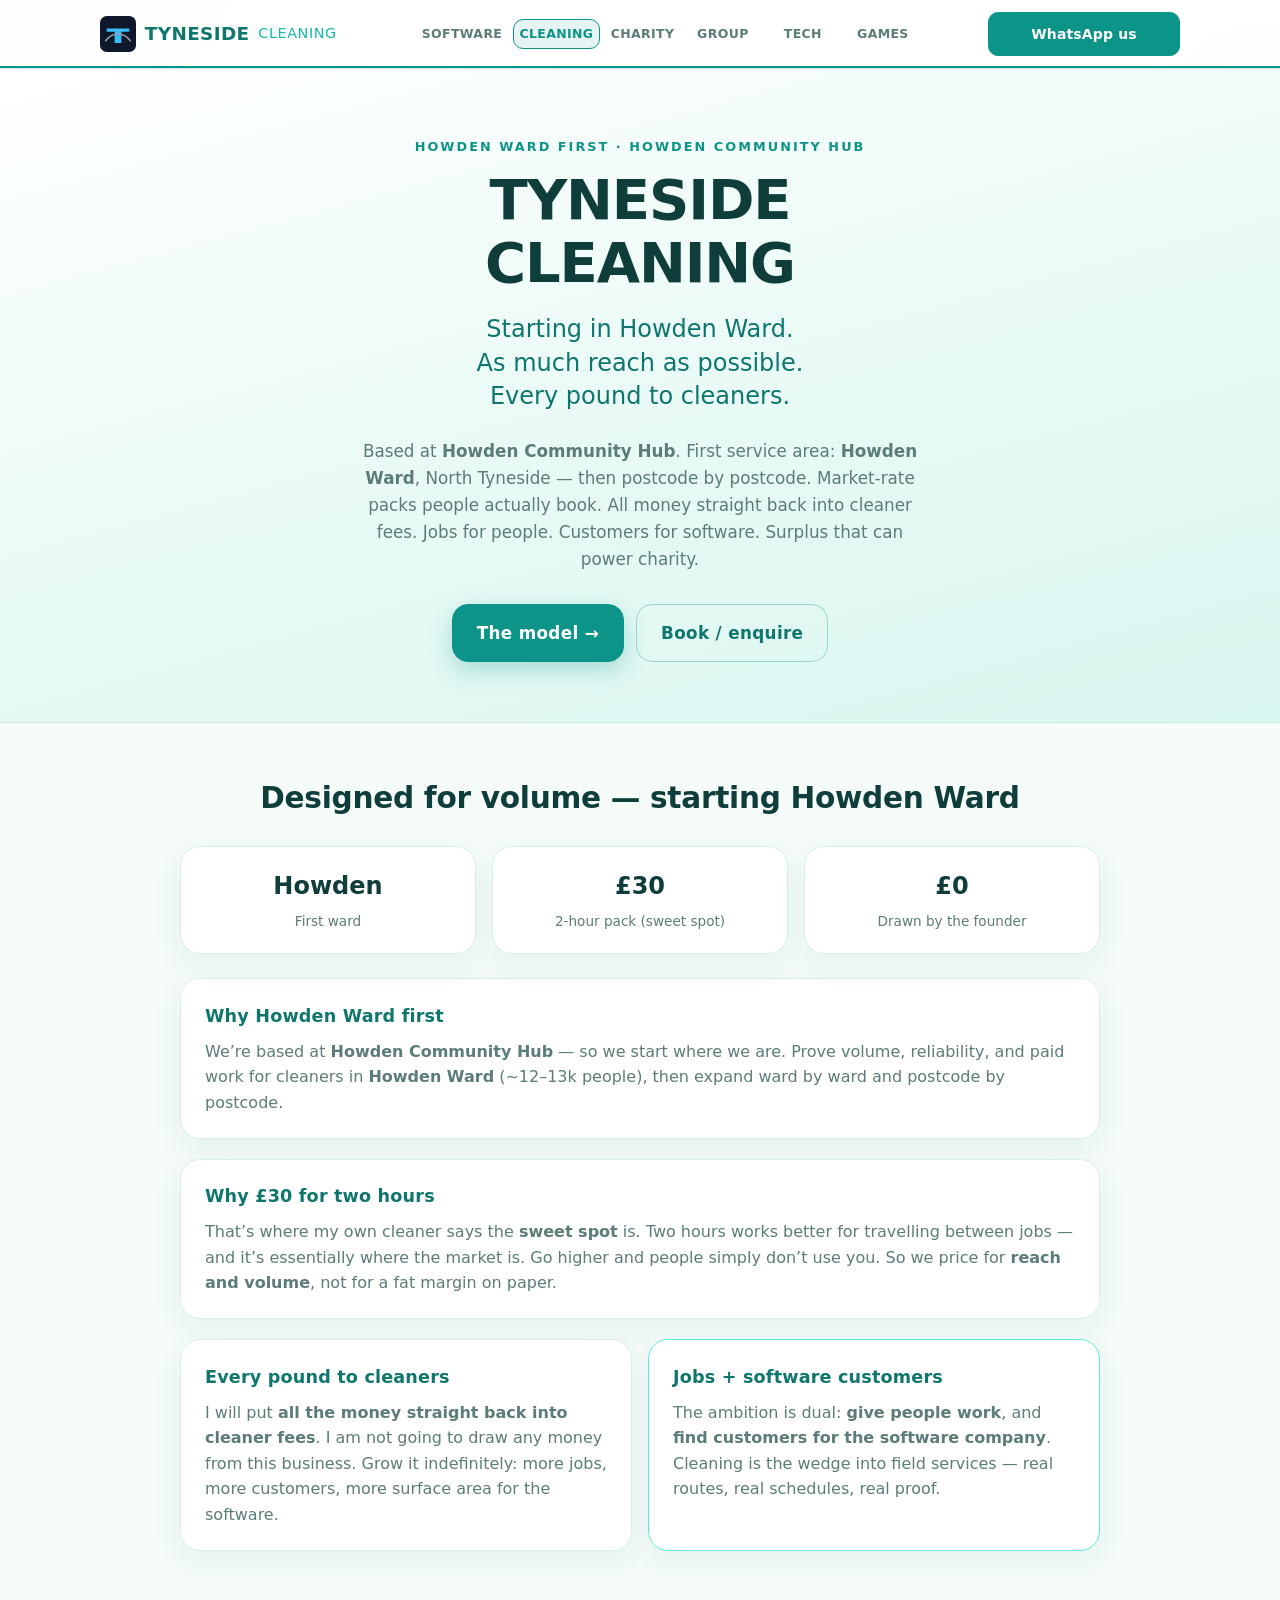
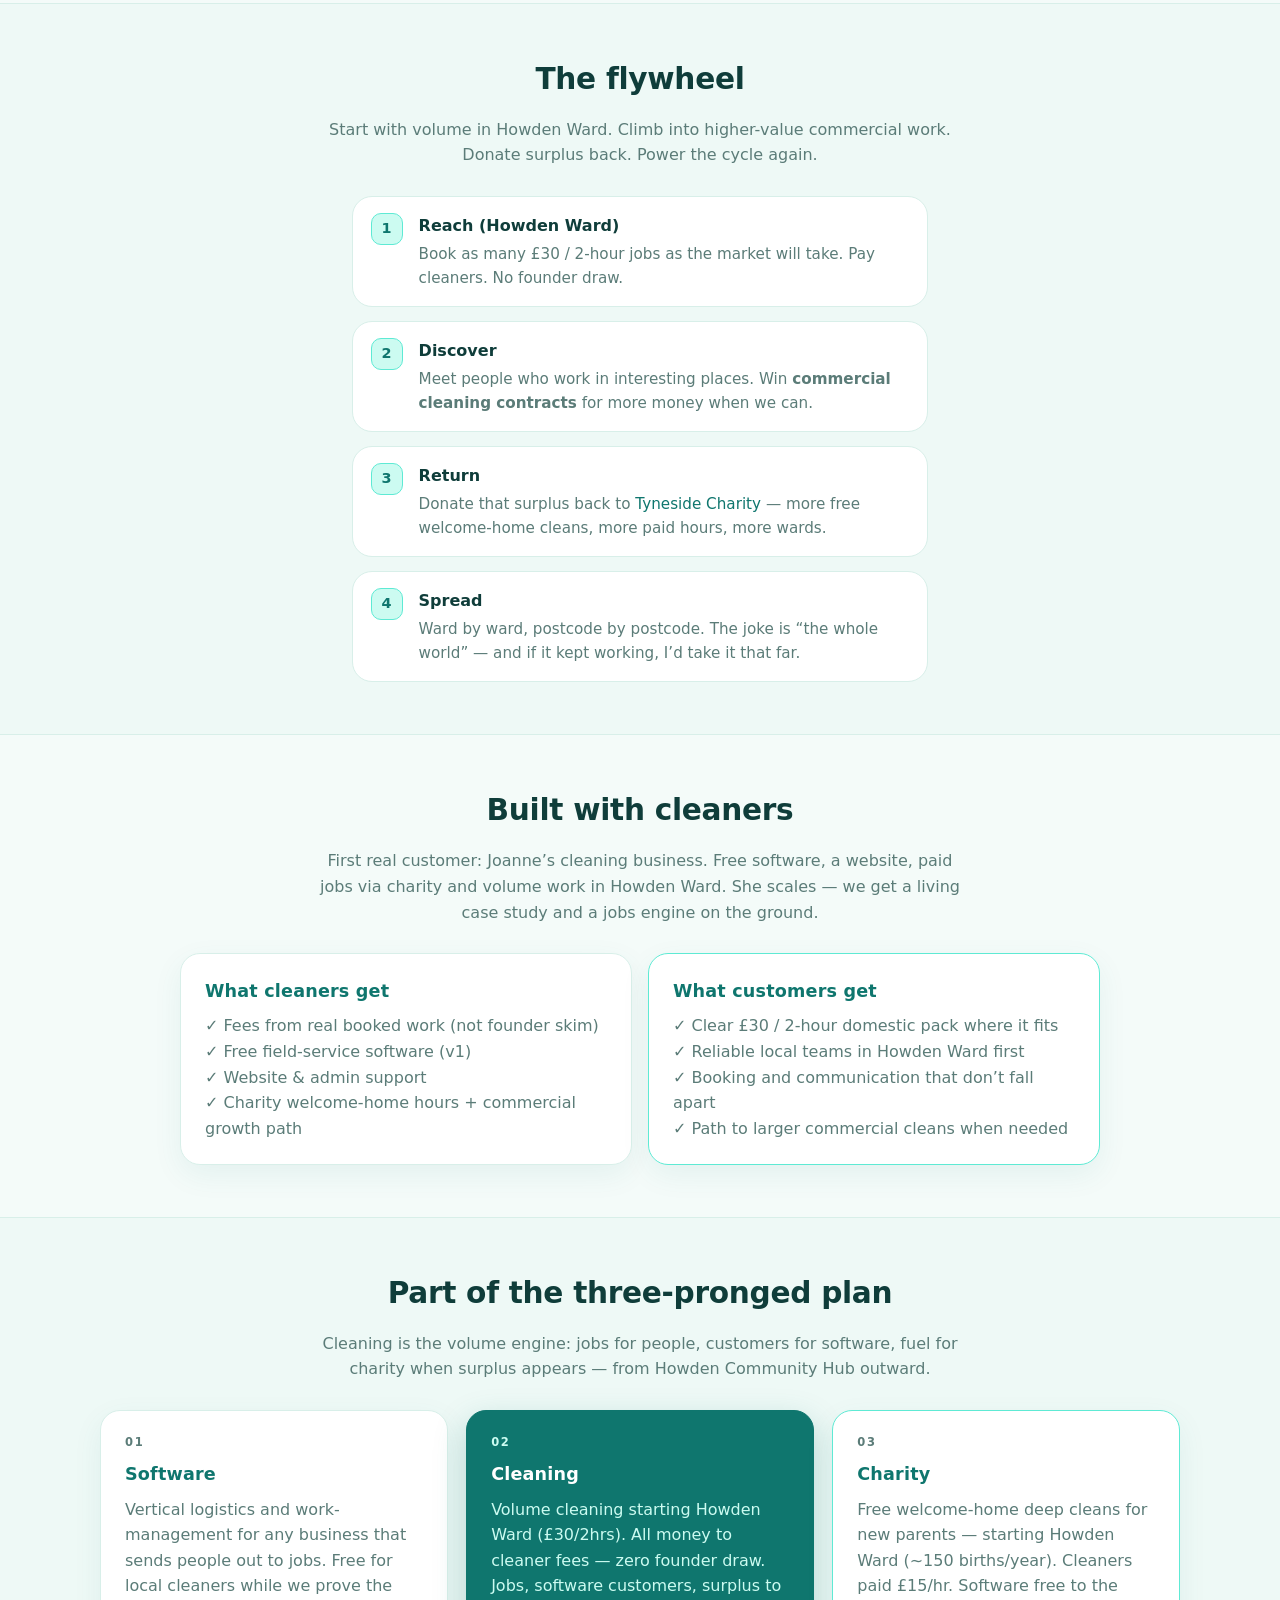
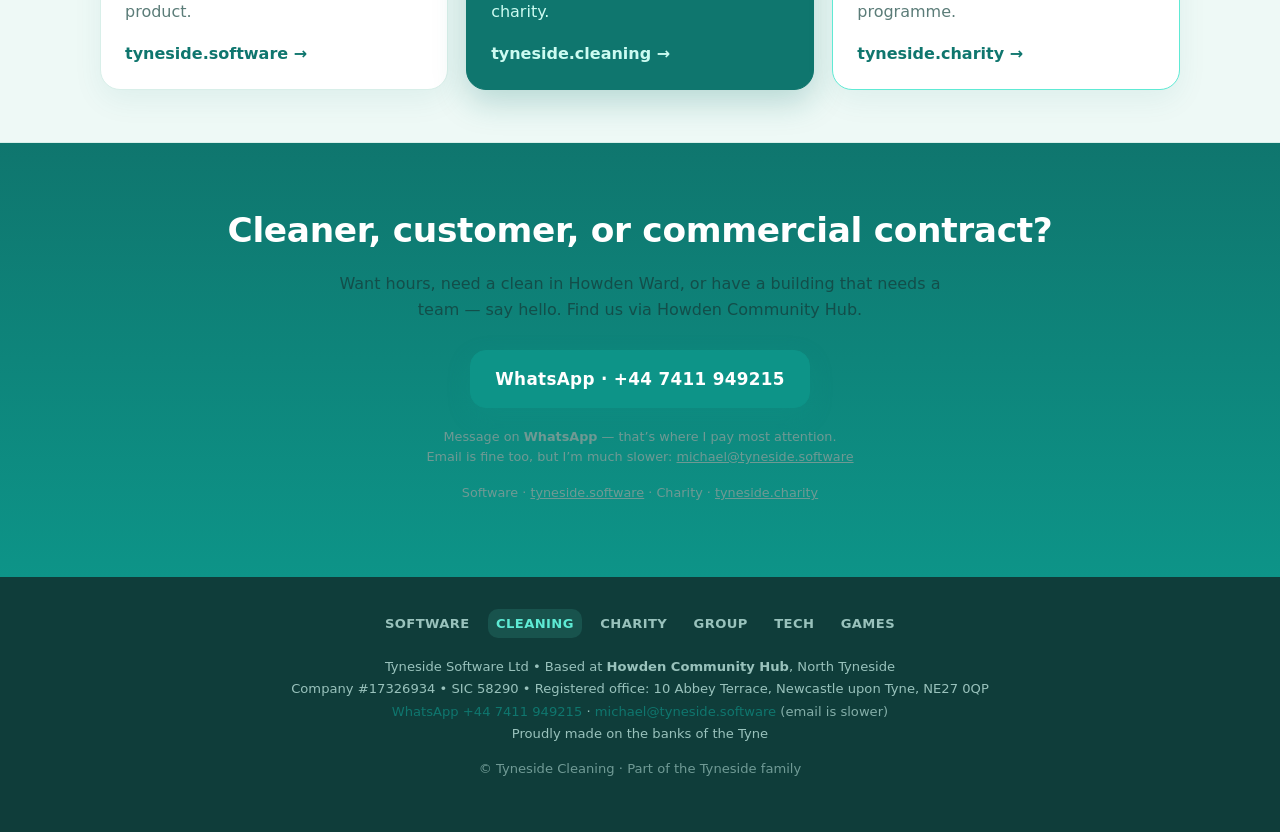
==== commit fb4f3486: "Add/update tyneside.technology brand and nav" ====
--- a/index.html
+++ b/index.html
@@ -7,8 +7,8 @@
   <meta name="description" content="Based at Howden Community Hub. First area Howden Ward. £30 for 2 hours — all money to cleaner fees, zero founder draw. Volume, jobs, software customers.">
   <link rel="canonical" href="https://tyneside.cleaning/">
   <link rel="icon" href="logo.svg" type="image/svg+xml">
-  <link rel="stylesheet" href="layout.css?v=20260716f">
-  <link rel="stylesheet" href="themes.css?v=20260716f">
+  <link rel="stylesheet" href="layout.css?v=20260716h">
+  <link rel="stylesheet" href="themes.css?v=20260716h">
 </head>
 <body class="site theme-cleaning">
 
@@ -32,6 +32,9 @@
         <a href="https://tyneside.group/"
            class=""
 >GROUP</a>
+        <a href="https://tyneside.technology/"
+           class=""
+>TECH</a>
         <a href="https://tyneside.games/"
            class=""
 >GAMES</a>
@@ -258,6 +261,7 @@
       <a href="https://tyneside.cleaning/" class="is-current">CLEANING</a>
       <a href="https://tyneside.charity/" class="">CHARITY</a>
       <a href="https://tyneside.group/" class="">GROUP</a>
+      <a href="https://tyneside.technology/" class="">TECH</a>
       <a href="https://tyneside.games/" class="">GAMES</a>
   </div>
   <p class="legal">
--- a/layout.css
+++ b/layout.css
@@ -335,6 +335,47 @@
   font-size: 1.05rem;
 }
 
+/* Button pairs — wrap on narrow screens so the second CTA never drops off */
+.btn-row {
+  display: flex;
+  flex-wrap: wrap;
+  justify-content: center;
+  align-items: stretch;
+  gap: 0.75rem;
+  margin-top: 1.5rem;
+}
+
+.btn-row .btn {
+  max-width: 100%;
+  text-align: center;
+  white-space: normal;
+  line-height: 1.3;
+}
+
+@media (max-width: 540px) {
+  .btn-row {
+    flex-direction: column;
+    align-items: stretch;
+  }
+
+  .btn-row .btn {
+    width: 100%;
+    box-sizing: border-box;
+  }
+
+  /* Hero CTAs stack too — same mobile overflow issue */
+  .hero-actions {
+    flex-direction: column;
+    align-items: stretch;
+  }
+
+  .hero-actions .btn {
+    width: 100%;
+    box-sizing: border-box;
+    white-space: normal;
+  }
+}
+
 /* —— HERO —— */
 .hero {
   text-align: center;
--- a/themes.css
+++ b/themes.css
@@ -311,8 +311,116 @@
   font-family: "Segoe UI", system-ui, sans-serif;
 }
 
+/* ========== TECHNOLOGY — recycled kit / amber circuit ========== */
+.theme-technology {
+  color-scheme: dark;
+  --font: "Segoe UI", system-ui, -apple-system, sans-serif;
+  --bg: #12100c;
+  --bg-fx:
+    radial-gradient(800px 440px at 10% -5%, rgba(245, 158, 11, 0.16), transparent 55%),
+    radial-gradient(600px 380px at 100% 10%, rgba(217, 119, 6, 0.1), transparent 50%);
+  --text: #f5f0e6;
+  --muted: #b8a88c;
+  --heading: #fff8eb;
+  --brand: #fde68a;
+  --brand-muted: #fbbf24;
+  --accent: #f59e0b;
+  --accent-soft: rgba(245, 158, 11, 0.14);
+  --link: #fcd34d;
+  --link-hover: #fde68a;
+  --label: #fbbf24;
+  --border: #3d3424;
+  --radius: 10px;
+  --radius-sm: 8px;
+  --radius-lg: 14px;
+
+  --nav-bg: rgba(18, 16, 12, 0.92);
+  --nav-border: 1px solid #3d3424;
+  --nav-shadow: 0 4px 20px rgba(0, 0, 0, 0.35);
+  --nav-blur: blur(10px);
+
+  --btn-border: 1px solid #f59e0b;
+  --btn-color: #fde68a;
+  --btn-bg: transparent;
+  --btn-bg-hover: rgba(245, 158, 11, 0.15);
+  --btn-color-hover: #fff;
+  --btn-shadow: none;
+  --btn-fill-border: 1px solid #d97706;
+  --btn-fill-color: #1c1410;
+  --btn-fill-bg: #f59e0b;
+  --btn-fill-bg-hover: #fbbf24;
+  --btn-fill-color-hover: #1c1410;
+  --btn-fill-shadow: 0 8px 24px rgba(245, 158, 11, 0.3);
+  --btn-sec-border: 1px solid #6b5b3e;
+  --btn-sec-color: #f5f0e6;
+  --btn-sec-bg: transparent;
+  --btn-sec-bg-hover: rgba(245, 158, 11, 0.1);
+  --btn-sec-color-hover: #fff;
+
+  --hero-bg: linear-gradient(165deg, #1c1812 0%, #12100c 55%, #0f0d0a 100%);
+  --hero-border: 1px solid #3d3424;
+  --hero-text: #f5f0e6;
+  --hero-kicker: #fbbf24;
+  --hero-title: #fffbeb;
+  --hero-tag: #fcd34d;
+  --hero-lead: #b8a88c;
+  --hero-meta: #8a7a60;
+  --hero-title-tracking: -0.03em;
+
+  --section-alt-bg: rgba(28, 24, 18, 0.7);
+  --section-alt-border: 1px solid #3d3424;
+  --cta-bg: linear-gradient(180deg, #2a2114, #12100c);
+  --cta-border: 1px solid #5c4a28;
+  --cta-text: #f5f0e6;
+  --cta-heading: #fffbeb;
+  --cta-muted: #b8a88c;
+
+  --panel-bg: #1a1610;
+  --panel-border: 1px solid #3d3424;
+  --panel-shadow: 0 8px 28px rgba(0, 0, 0, 0.3);
+  --panel-heading: #fcd34d;
+  --panel-text: #b8a88c;
+  --panel-active-bg: #292015;
+  --panel-active-border: 1px solid #f59e0b;
+  --panel-active-shadow: 0 0 0 1px rgba(245, 158, 11, 0.25), 0 12px 32px rgba(0, 0, 0, 0.35);
+  --panel-active-heading: #fde68a;
+  --panel-active-text: #f5f0e6;
+
+  --chip-bg: #1a1610;
+  --chip-border: 1px solid #3d3424;
+  --chip-text: #f5f0e6;
+  --chip-bullet: "▸ ";
+
+  --quote-bg: #1a1610;
+  --quote-border: 1px solid #3d3424;
+  --quote-shadow: none;
+  --quote-text: #d6cbb5;
+  --quote-cite: #fbbf24;
+
+  --step-bg: #1a1610;
+  --step-border: 1px solid #3d3424;
+  --step-n-bg: #3d2e12;
+  --step-n-border: 1px solid #f59e0b;
+  --step-n-color: #fcd34d;
+
+  --footer-bg: #0a0907;
+  --footer-border: 1px solid #3d3424;
+  --footer-text: #8a7a60;
+  --footer-link: #b8a88c;
+  --footer-link-active: #fcd34d;
+  --footer-link-bg: rgba(245, 158, 11, 0.12);
+}
+
+.theme-technology .panel-m {
+  border-color: #5c4a28;
+}
+.theme-technology .panel-c {
+  border-color: #f59e0b;
+  box-shadow: 0 0 0 1px rgba(245, 158, 11, 0.12), 0 8px 28px rgba(0, 0, 0, 0.3);
+}
+
 /* ========== GROUP — portal that unites all brands ========== */
-/* Software blue · Cleaning teal · Charity rose · Games neon */
+/* Software blue · Cleaning teal · Charity rose · Technology amber · Games neon */
 .theme-group {
   color-scheme: dark;
   --font: "Segoe UI", system-ui, -apple-system, sans-serif;
@@ -529,6 +637,16 @@
   border-color: #e11d48;
 }
 
+.theme-group .portal-card.portal-technology {
+  border-top-color: #f59e0b;
+}
+.theme-group .portal-card.portal-technology .portal-kicker,
+.theme-group .portal-card.portal-technology .portal-go { color: #fbbf24; }
+.theme-group .portal-card.portal-technology:hover {
+  box-shadow: 0 18px 44px rgba(245, 158, 11, 0.28);
+  border-color: #f59e0b;
+}
+
 .theme-group .portal-card.portal-games {
   border-top-color: #00ff66;
   background: linear-gradient(165deg, rgba(10, 0, 30, 0.5) 0%, rgba(15, 23, 42, 0.95) 100%);
@@ -569,8 +687,8 @@
 .theme-group .portal-pill.pill-software { border-color: #3b82f6; color: #93c5fd; }
 .theme-group .portal-pill.pill-cleaning { border-color: #14b8a6; color: #5eead4; }
 .theme-group .portal-pill.pill-charity { border-color: #e11d48; color: #fda4af; }
+.theme-group .portal-pill.pill-technology { border-color: #f59e0b; color: #fbbf24; }
 .theme-group .portal-pill.pill-games { border-color: #00ff66; color: #00ff66; }
-.theme-group .portal-pill.pill-store { border-color: #be185d; color: #f9a8d4; }
 
 .theme-group .loop-row {
   display: grid;
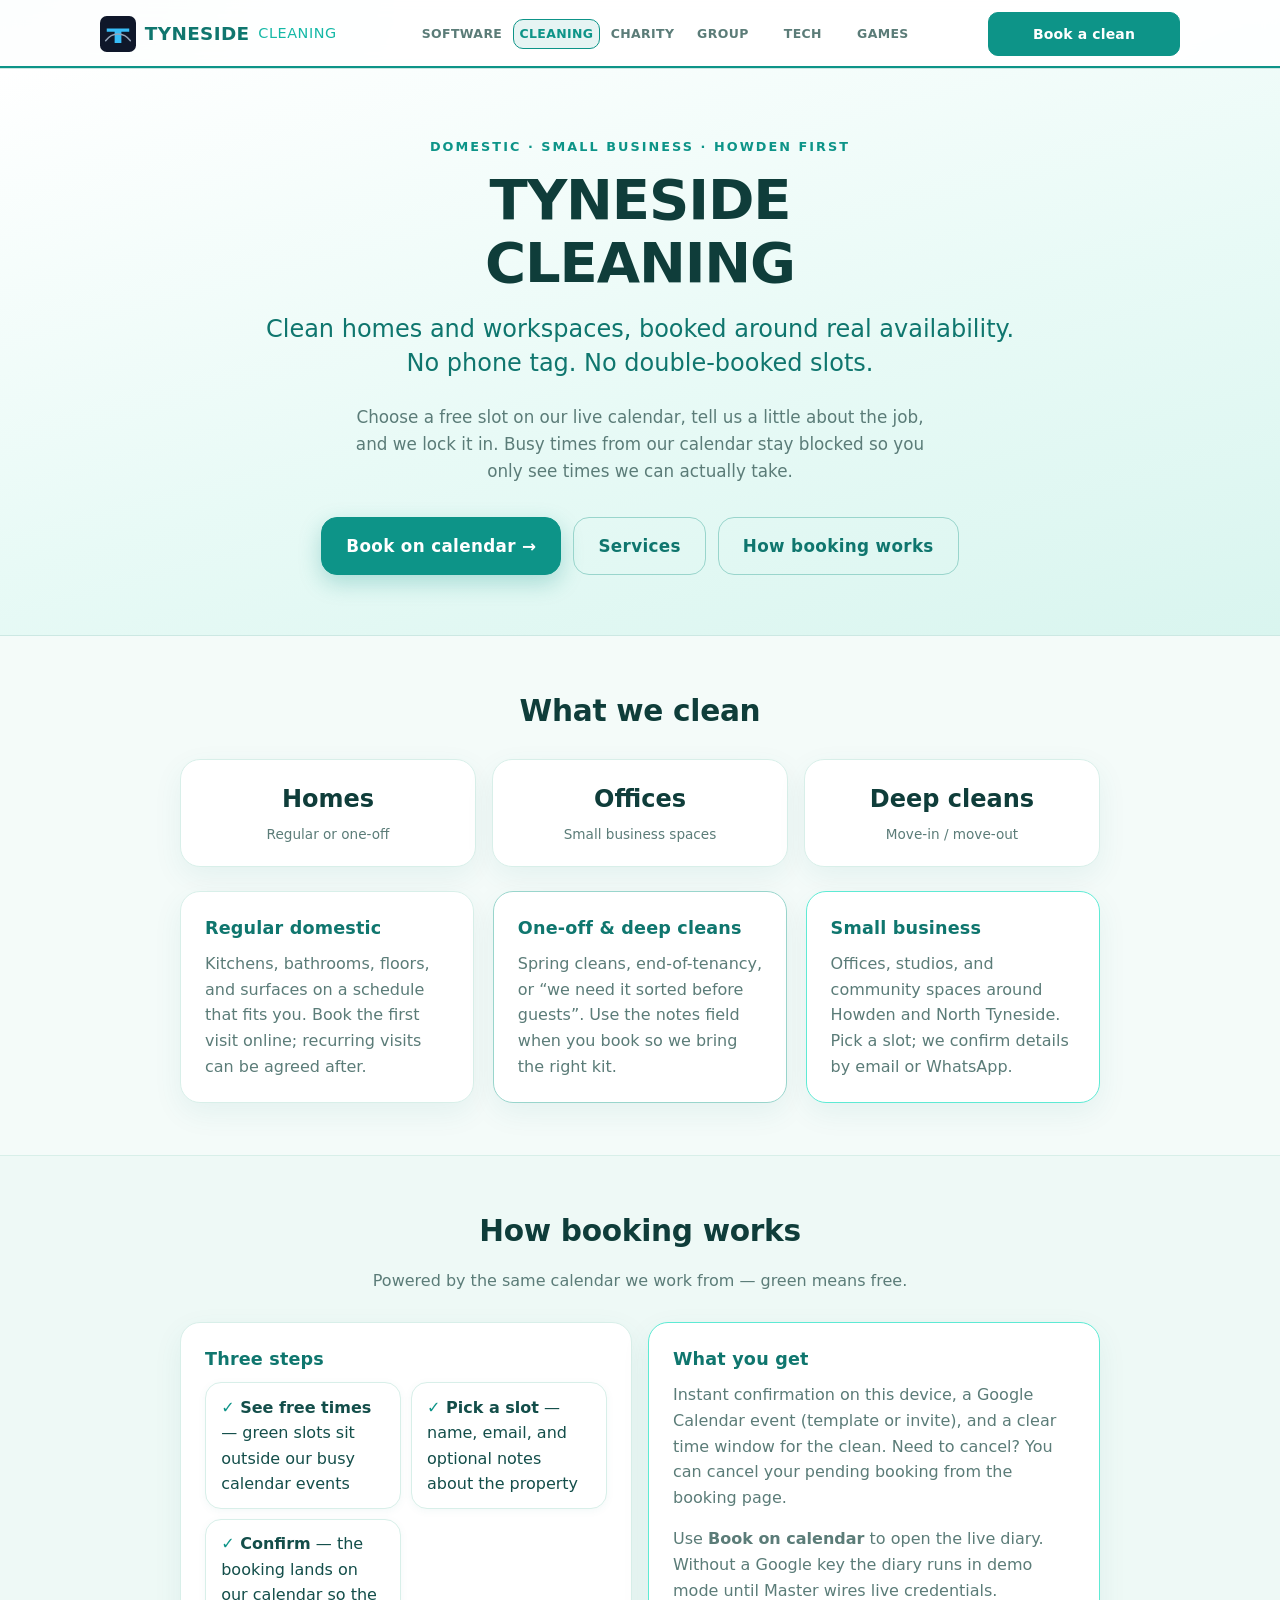
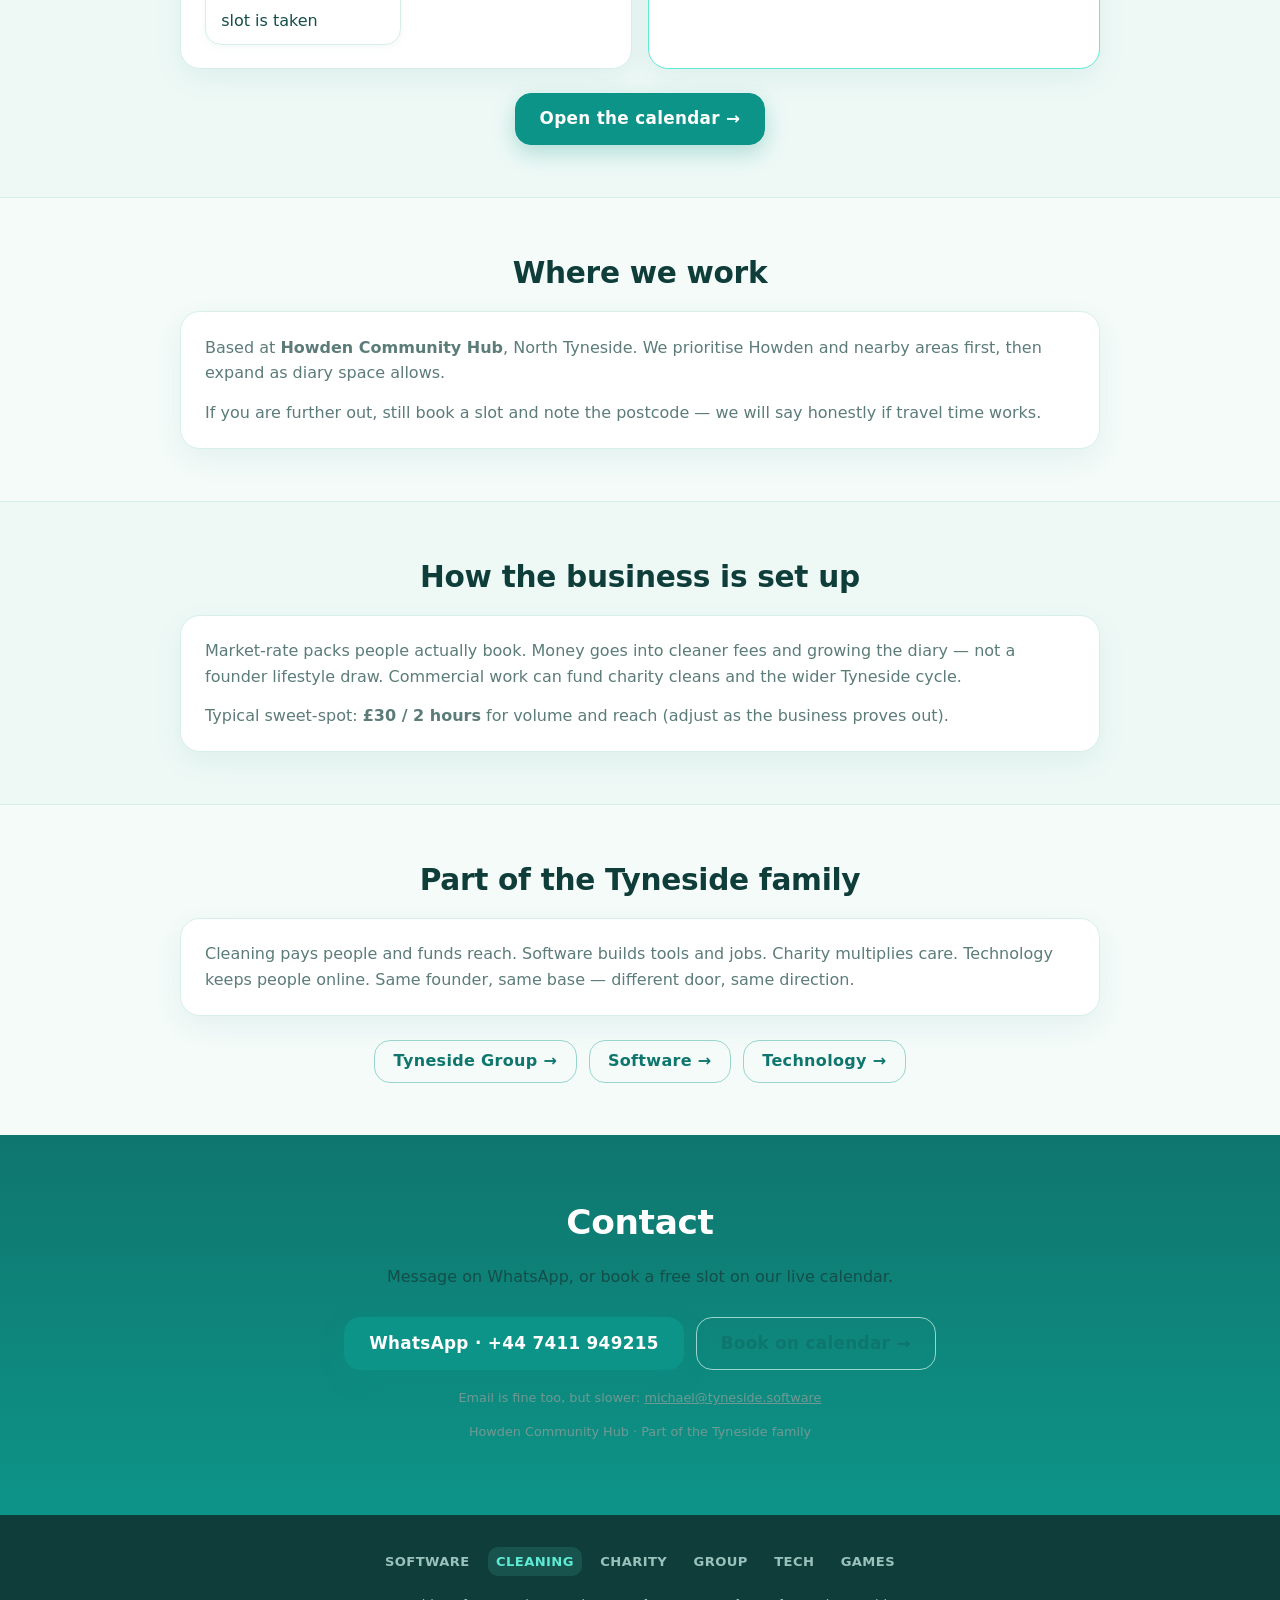
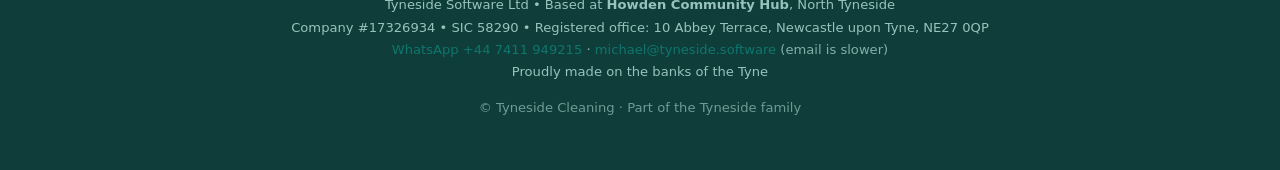
==== commit 4d561d8e: "Merge dev booking/shop into site" ====
--- a/index.html
+++ b/index.html
@@ -3,12 +3,12 @@
 <head>
   <meta charset="UTF-8">
   <meta name="viewport" content="width=device-width, initial-scale=1.0">
-  <title>Tyneside Cleaning · Howden Ward first</title>
-  <meta name="description" content="Based at Howden Community Hub. First area Howden Ward. £30 for 2 hours — all money to cleaner fees, zero founder draw. Volume, jobs, software customers.">
+  <title>Tyneside Cleaning · Book a clean</title>
+  <meta name="description" content="Reliable domestic and small-business cleaning on Tyneside. Pick a free slot online — calendar-synced so you only book times that are free. Howden first.">
   <link rel="canonical" href="https://tyneside.cleaning/">
   <link rel="icon" href="logo.svg" type="image/svg+xml">
-  <link rel="stylesheet" href="layout.css?v=20260716h">
-  <link rel="stylesheet" href="themes.css?v=20260716h">
+  <link rel="stylesheet" href="layout.css?v=20260717a">
+  <link rel="stylesheet" href="themes.css?v=20260717a">
 </head>
 <body class="site theme-cleaning">
 
@@ -40,217 +40,177 @@
 >GAMES</a>
     </div>
     <div class="nav-cta">
-      <a class="btn btn-fill" href="https://wa.me/447411949215" rel="noopener" target="_blank">WhatsApp us</a>
+        <a class="btn btn-fill" href="book.html">Book a clean</a>
     </div>
   </div>
 </nav>
   <header class="hero">
     <div class="wrap">
-      <p class="hero-kicker">Howden Ward first · Howden Community Hub</p>
+      <p class="hero-kicker">Domestic · small business · Howden first</p>
       <h1>TYNESIDE<br>CLEANING</h1>
       <p class="hero-tag">
-        Starting in Howden Ward.<br>
-        As much reach as possible.<br>
-        Every pound to cleaners.
+        Clean homes and workspaces, booked around real availability.<br>
+        No phone tag. No double-booked slots.
       </p>
       <p class="hero-lead">
-        Based at <strong>Howden Community Hub</strong>. First service area:
-        <strong>Howden Ward</strong>, North Tyneside — then postcode by postcode.
-        Market-rate packs people actually book. All money straight back into cleaner fees.
-        Jobs for people. Customers for software. Surplus that can power charity.
+        Choose a free slot on our live calendar, tell us a little about the job,
+        and we lock it in. Busy times from our calendar stay blocked so you only
+        see times we can actually take.
       </p>
       <div class="hero-actions">
-        <a class="btn btn-fill btn-lg" href="#model">The model →</a>
-        <a class="btn btn-secondary btn-lg" href="#contact">Book / enquire</a>
+        <a class="btn btn-fill btn-lg" href="book.html">Book on calendar →</a>
+        <a class="btn btn-secondary btn-lg" href="#services">Services</a>
+        <a class="btn btn-secondary btn-lg" href="#how">How booking works</a>
       </div>
     </div>
   </header>
 
-  <section class="section" id="model">
-    <div class="wrap">
-      <h2>Designed for volume — starting Howden Ward</h2>
+  <section class="section" id="services">
+    <div class="wrap">
+      <h2>What we clean</h2>
       <div class="stat-row">
         <div class="stat">
-          <span class="value">Howden</span>
-          <span class="label">First ward</span>
+          <span class="value">Homes</span>
+          <span class="label">Regular or one-off</span>
         </div>
         <div class="stat">
-          <span class="value">£30</span>
-          <span class="label">2-hour pack (sweet spot)</span>
+          <span class="value">Offices</span>
+          <span class="label">Small business spaces</span>
         </div>
         <div class="stat">
-          <span class="value">£0</span>
-          <span class="label">Drawn by the founder</span>
-        </div>
-      </div>
-      <div class="panel" style="margin-bottom:1.25rem">
-        <h3>Why Howden Ward first</h3>
-        <p>
-          We’re based at <strong>Howden Community Hub</strong> — so we start where we are.
-          Prove volume, reliability, and paid work for cleaners in
-          <strong>Howden Ward</strong> (~12–13k people), then expand ward by ward and postcode by postcode.
-        </p>
-      </div>
-      <div class="panel" style="margin-bottom:1.25rem">
-        <h3>Why £30 for two hours</h3>
-        <p>
-          That’s where my own cleaner says the <strong>sweet spot</strong> is.
-          Two hours works better for travelling between jobs — and it’s essentially where the market is.
-          Go higher and people simply don’t use you. So we price for <strong>reach and volume</strong>,
-          not for a fat margin on paper.
-        </p>
-      </div>
+          <span class="value">Deep cleans</span>
+          <span class="label">Move-in / move-out</span>
+        </div>
+      </div>
+      <div class="grid-3" style="margin-top:1.25rem">
+        <div class="panel">
+          <h3>Regular domestic</h3>
+          <p>
+            Kitchens, bathrooms, floors, and surfaces on a schedule that fits you.
+            Book the first visit online; recurring visits can be agreed after.
+          </p>
+        </div>
+        <div class="panel panel-m">
+          <h3>One-off &amp; deep cleans</h3>
+          <p>
+            Spring cleans, end-of-tenancy, or “we need it sorted before guests”.
+            Use the notes field when you book so we bring the right kit.
+          </p>
+        </div>
+        <div class="panel panel-c">
+          <h3>Small business</h3>
+          <p>
+            Offices, studios, and community spaces around Howden and North Tyneside.
+            Pick a slot; we confirm details by email or WhatsApp.
+          </p>
+        </div>
+      </div>
+    </div>
+  </section>
+
+  <section class="section section-alt" id="how">
+    <div class="wrap">
+      <h2>How booking works</h2>
+      <p class="lede">
+        Powered by the same calendar we work from — green means free.
+      </p>
       <div class="grid-2">
         <div class="panel">
-          <h3>Every pound to cleaners</h3>
-          <p>
-            I will put <strong>all the money straight back into cleaner fees</strong>.
-            I am not going to draw any money from this business.
-            Grow it indefinitely: more jobs, more customers, more surface area for the software.
-          </p>
+          <h3>Three steps</h3>
+          <ul class="list-features" style="margin-top:0.5rem">
+            <li><strong>See free times</strong> — green slots sit outside our busy calendar events</li>
+            <li><strong>Pick a slot</strong> — name, email, and optional notes about the property</li>
+            <li><strong>Confirm</strong> — the booking lands on our calendar so the slot is taken</li>
+          </ul>
         </div>
         <div class="panel panel-c">
-          <h3>Jobs + software customers</h3>
-          <p>
-            The ambition is dual: <strong>give people work</strong>, and
-            <strong>find customers for the software company</strong>.
-            Cleaning is the wedge into field services — real routes, real schedules, real proof.
-          </p>
-        </div>
-      </div>
-    </div>
-  </section>
-
-  <section class="section section-alt" id="cycle">
-    <div class="wrap">
-      <h2>The flywheel</h2>
-      <p class="lede">
-        Start with volume in Howden Ward. Climb into higher-value commercial work.
-        Donate surplus back. Power the cycle again.
-      </p>
-      <ol class="steps">
-        <li>
-          <span class="n">1</span>
-          <div>
-            <h3>Reach (Howden Ward)</h3>
-            <p>
-              Book as many £30 / 2-hour jobs as the market will take. Pay cleaners. No founder draw.
-            </p>
-          </div>
-        </li>
-        <li>
-          <span class="n">2</span>
-          <div>
-            <h3>Discover</h3>
-            <p>
-              Meet people who work in interesting places. Win
-              <strong>commercial cleaning contracts</strong> for more money when we can.
-            </p>
-          </div>
-        </li>
-        <li>
-          <span class="n">3</span>
-          <div>
-            <h3>Return</h3>
-            <p>
-              Donate that surplus back to
-              <a href="https://tyneside.charity/">Tyneside Charity</a>
-              — more free welcome-home cleans, more paid hours, more wards.
-            </p>
-          </div>
-        </li>
-        <li>
-          <span class="n">4</span>
-          <div>
-            <h3>Spread</h3>
-            <p>
-              Ward by ward, postcode by postcode.
-              The joke is “the whole world” — and if it kept working, I’d take it that far.
-            </p>
-          </div>
-        </li>
-      </ol>
-    </div>
-  </section>
-
-  <section class="section" id="for-cleaners">
-    <div class="wrap">
-      <h2>Built with cleaners</h2>
-      <p class="lede">
-        First real customer: Joanne’s cleaning business. Free software, a website, paid jobs via charity
-        and volume work in Howden Ward. She scales — we get a living case study and a jobs engine on the ground.
-      </p>
-      <div class="grid-2">
-        <div class="panel">
-          <h3>What cleaners get</h3>
-          <p>✓ Fees from real booked work (not founder skim)<br>
-             ✓ Free field-service software (v1)<br>
-             ✓ Website &amp; admin support<br>
-             ✓ Charity welcome-home hours + commercial growth path</p>
-        </div>
-        <div class="panel panel-c">
-          <h3>What customers get</h3>
-          <p>✓ Clear £30 / 2-hour domestic pack where it fits<br>
-             ✓ Reliable local teams in Howden Ward first<br>
-             ✓ Booking and communication that don’t fall apart<br>
-             ✓ Path to larger commercial cleans when needed</p>
-        </div>
-      </div>
-    </div>
-  </section>
-
-  <section class="section section-alt" id="ecosystem">
-    <div class="wrap-wide">
-      <h2>Part of the three-pronged plan</h2>
-      <p class="lede">
-        Cleaning is the volume engine: jobs for people, customers for software,
-        fuel for charity when surplus appears — from Howden Community Hub outward.
-      </p>
-<div class="grid-3">
-    <div class="panel ">
-      <p class="pixel-label" style="text-align:left;margin:0 0 0.5rem">01</p>
-      <h3>Software</h3>
-      <p>Vertical logistics and work-management for any business that sends people out to jobs. Free for local cleaners while we prove the product.</p>
-      <p style="margin-top:1rem">
-        <a href="https://tyneside.software/">tyneside.software →</a>
-      </p>
-    </div>
-    <div class="panel active">
-      <p class="pixel-label" style="text-align:left;margin:0 0 0.5rem">02</p>
-      <h3>Cleaning</h3>
-      <p>Volume cleaning starting Howden Ward (£30/2hrs). All money to cleaner fees — zero founder draw. Jobs, software customers, surplus to charity.</p>
-      <p style="margin-top:1rem">
-        <a href="https://tyneside.cleaning/">tyneside.cleaning →</a>
-      </p>
-    </div>
-    <div class="panel panel-c">
-      <p class="pixel-label" style="text-align:left;margin:0 0 0.5rem">03</p>
-      <h3>Charity</h3>
-      <p>Free welcome-home deep cleans for new parents — starting Howden Ward (~150 births/year). Cleaners paid £15/hr. Software free to the programme.</p>
-      <p style="margin-top:1rem">
-        <a href="https://tyneside.charity/">tyneside.charity →</a>
-      </p>
-    </div>
-</div>    </div>
+          <h3>What you get</h3>
+          <p>
+            Instant confirmation on this device, a Google Calendar event (template or
+            invite), and a clear time window for the clean. Need to cancel? You can
+            cancel your pending booking from the booking page.
+          </p>
+          <p style="margin-top:1rem;margin-bottom:0;color:var(--muted)">
+            Use <strong>Book on calendar</strong> to open the live diary.
+            Without a Google key the diary runs in demo mode until Master wires live credentials.
+          </p>
+        </div>
+      </div>
+      <div class="btn-row">
+        <a class="btn btn-fill btn-lg" href="book.html">Open the calendar →</a>
+      </div>
+    </div>
+  </section>
+
+  <section class="section" id="areas">
+    <div class="wrap">
+      <h2>Where we work</h2>
+      <div class="panel">
+        <p>
+          Based at <strong>Howden Community Hub</strong>, North Tyneside.
+          We prioritise Howden and nearby areas first, then expand as diary space allows.
+        </p>
+        <p style="margin-top:0.85rem;margin-bottom:0;color:var(--muted)">
+          If you are further out, still book a slot and note the postcode —
+          we will say honestly if travel time works.
+        </p>
+      </div>
+    </div>
+  </section>
+
+  <section class="section section-alt" id="model">
+    <div class="wrap">
+      <h2>How the business is set up</h2>
+      <div class="panel">
+        <p>
+          Market-rate packs people actually book. Money goes into cleaner fees and
+          growing the diary — not a founder lifestyle draw. Commercial work can fund
+          charity cleans and the wider Tyneside cycle.
+        </p>
+        <p style="margin-top:0.85rem;margin-bottom:0;color:var(--muted)">
+          Typical sweet-spot: <strong>£30 / 2 hours</strong> for volume and reach
+          (adjust as the business proves out).
+        </p>
+      </div>
+    </div>
+  </section>
+
+  <section class="section" id="family">
+    <div class="wrap">
+      <h2>Part of the Tyneside family</h2>
+      <div class="panel">
+        <p>
+          Cleaning pays people and funds reach. Software builds tools and jobs.
+          Charity multiplies care. Technology keeps people online.
+          Same founder, same base — different door, same direction.
+        </p>
+      </div>
+      <div class="btn-row">
+        <a class="btn btn-secondary" href="https://tyneside.group/">Tyneside Group →</a>
+        <a class="btn btn-secondary" href="https://tyneside.software/">Software →</a>
+        <a class="btn btn-secondary" href="https://tyneside.technology/">Technology →</a>
+      </div>
+    </div>
   </section>
 
   <section class="section-cta" id="contact">
     <div class="wrap">
-      <h2>Cleaner, customer, or commercial contract?</h2>
+      <h2>Contact</h2>
       <p class="lede" style="color:var(--text)">
-        Want hours, need a clean in Howden Ward, or have a building that needs a team — say hello.
-        Find us via Howden Community Hub.
-      </p>
-<a class="btn btn-fill btn-lg" href="https://wa.me/447411949215" rel="noopener" target="_blank">
-  WhatsApp · +44 7411 949215
-</a>
-<p class="hero-meta" style="margin-top:1.15rem">
-  Message on <strong>WhatsApp</strong> — that’s where I pay most attention.<br>
-  Email is fine too, but I’m much slower:
-  <a href="mailto:michael@tyneside.software">michael@tyneside.software</a>
-</p>      <p class="hero-meta" style="margin-top:1rem">
-        Software · <a href="https://tyneside.software/">tyneside.software</a>
-        · Charity · <a href="https://tyneside.charity/">tyneside.charity</a>
+        Message on WhatsApp, or book a free slot on our live calendar.
+      </p>
+      <div class="btn-row">
+        <a class="btn btn-fill btn-lg" href="https://wa.me/447411949215" rel="noopener" target="_blank">
+          WhatsApp · +44 7411 949215
+        </a>
+        <a class="btn btn-secondary btn-lg" href="book.html">Book on calendar →</a>
+      </div>
+      <p class="hero-meta" style="margin-top:1.15rem">
+        Email is fine too, but slower:
+        <a href="mailto:michael@tyneside.software">michael@tyneside.software</a>
+      </p>
+      <p class="hero-meta" style="margin-top:0.5rem">
+        Howden Community Hub · Part of the Tyneside family
       </p>
     </div>
   </section>
--- a/layout.css
+++ b/layout.css
@@ -1011,3 +1011,691 @@
   color: var(--muted);
   font-family: "Segoe UI", system-ui, sans-serif;
 }
+
+/* —— THINKPAD / CATALOGUE STORE —— */
+.stat-row-4 {
+  display: grid;
+  gap: 1rem;
+  grid-template-columns: 1fr 1fr;
+  margin: 1.5rem 0 0;
+}
+
+@media (min-width: 700px) {
+  .stat-row-4 {
+    grid-template-columns: repeat(4, 1fr);
+  }
+}
+
+.stat.stat-accent {
+  background: var(--accent-soft);
+  border: 1px solid var(--accent);
+  box-shadow: var(--panel-active-shadow, var(--panel-shadow));
+}
+
+.stat.stat-accent .value {
+  color: var(--accent);
+}
+
+.spec-grid {
+  display: grid;
+  gap: 0.65rem;
+  grid-template-columns: repeat(2, 1fr);
+  margin-top: 1rem;
+}
+
+@media (min-width: 560px) {
+  .spec-grid {
+    grid-template-columns: repeat(3, 1fr);
+  }
+}
+
+@media (min-width: 900px) {
+  .spec-grid {
+    grid-template-columns: repeat(6, 1fr);
+  }
+}
+
+.spec-chip {
+  border: var(--chip-border);
+  background: var(--chip-bg);
+  border-radius: var(--radius);
+  padding: 0.75rem 0.85rem;
+  box-shadow: var(--chip-shadow, none);
+}
+
+.spec-chip .spec-label {
+  display: block;
+  font-size: 0.68rem;
+  letter-spacing: 0.1em;
+  text-transform: uppercase;
+  font-weight: 650;
+  color: var(--label);
+  margin-bottom: 0.25rem;
+}
+
+.spec-chip .spec-value {
+  display: block;
+  font-size: 0.9rem;
+  font-weight: 600;
+  color: var(--heading);
+  line-height: 1.3;
+}
+
+.deal-toolbar {
+  display: flex;
+  flex-wrap: wrap;
+  align-items: center;
+  gap: 0.5rem;
+  margin: 0 0 1rem;
+}
+
+.deal-toolbar .filter-btn {
+  appearance: none;
+  font-family: inherit;
+  font-size: 0.82rem;
+  font-weight: 650;
+  letter-spacing: 0.02em;
+  cursor: pointer;
+  border: 1px solid var(--border);
+  background: var(--panel-bg);
+  color: var(--muted);
+  border-radius: 999px;
+  padding: 0.4rem 0.85rem;
+  transition: background 0.15s, color 0.15s, border-color 0.15s;
+}
+
+.deal-toolbar .filter-btn:hover {
+  color: var(--accent);
+  border-color: var(--accent);
+  background: var(--accent-soft);
+}
+
+.deal-toolbar .filter-btn.active {
+  color: var(--btn-fill-color);
+  background: var(--btn-fill-bg);
+  border-color: var(--accent);
+}
+
+.deal-toolbar .sort-select {
+  appearance: none;
+  font-family: inherit;
+  font-size: 0.82rem;
+  font-weight: 600;
+  color: var(--text);
+  background: var(--panel-bg);
+  border: 1px solid var(--border);
+  border-radius: 999px;
+  padding: 0.4rem 2rem 0.4rem 0.85rem;
+  cursor: pointer;
+  background-image: linear-gradient(45deg, transparent 50%, var(--muted) 50%),
+    linear-gradient(135deg, var(--muted) 50%, transparent 50%);
+  background-position: calc(100% - 14px) 55%, calc(100% - 9px) 55%;
+  background-size: 5px 5px, 5px 5px;
+  background-repeat: no-repeat;
+}
+
+.deal-toolbar .sort-select:focus {
+  outline: 2px solid var(--accent);
+  outline-offset: 2px;
+}
+
+.deal-count {
+  margin: 0 0 1rem;
+  font-size: 0.85rem;
+  color: var(--muted);
+}
+
+.deals-list {
+  display: grid;
+  gap: 1.15rem;
+}
+
+.deal-card {
+  display: grid;
+  grid-template-columns: 1fr;
+  background: var(--panel-bg);
+  border: var(--panel-border);
+  border-radius: var(--radius-lg);
+  box-shadow: var(--panel-shadow);
+  overflow: hidden;
+  transition: transform 0.15s, box-shadow 0.15s, border-color 0.15s;
+}
+
+.deal-card:hover {
+  transform: translateY(-2px);
+  box-shadow: var(--panel-hover-shadow, var(--panel-shadow));
+}
+
+.deal-card.is-best {
+  border: var(--panel-active-border);
+  box-shadow: var(--panel-active-shadow);
+  background: var(--panel-active-bg);
+}
+
+.deal-card.is-best .deal-price,
+.deal-card.is-best .deal-title,
+.deal-card.is-best .deal-side-label {
+  color: var(--panel-active-heading);
+}
+
+.deal-card.is-best .deal-verdict,
+.deal-card.is-best .deal-note,
+.deal-card.is-best .deal-seller,
+.deal-card.is-best .spec-tag {
+  color: var(--panel-active-text);
+}
+
+.deal-card.is-best .spec-tag {
+  border-color: rgba(255, 255, 255, 0.2);
+  background: rgba(0, 0, 0, 0.15);
+}
+
+.deal-card.is-best .spec-tag.is-storage {
+  border-color: var(--accent);
+  color: var(--panel-active-heading);
+  background: rgba(0, 0, 0, 0.2);
+}
+
+@media (min-width: 800px) {
+  .deal-card {
+    grid-template-columns: 220px minmax(0, 1fr);
+  }
+}
+
+.deal-side {
+  padding: 1.25rem 1.35rem;
+  border-bottom: 1px solid var(--border);
+  display: flex;
+  flex-direction: column;
+  justify-content: space-between;
+  gap: 1rem;
+  background: rgba(0, 0, 0, 0.08);
+}
+
+.deal-card.is-best .deal-side {
+  border-bottom-color: rgba(255, 255, 255, 0.12);
+  background: rgba(0, 0, 0, 0.15);
+}
+
+@media (min-width: 800px) {
+  .deal-side {
+    border-bottom: none;
+    border-right: 1px solid var(--border);
+  }
+
+  .deal-card.is-best .deal-side {
+    border-right-color: rgba(255, 255, 255, 0.12);
+  }
+}
+
+.deal-side-top {
+  display: flex;
+  align-items: flex-start;
+  justify-content: space-between;
+  gap: 0.5rem;
+}
+
+.deal-badge {
+  display: inline-block;
+  font-size: 0.68rem;
+  font-weight: 700;
+  letter-spacing: 0.06em;
+  text-transform: uppercase;
+  border-radius: 999px;
+  padding: 0.28rem 0.55rem;
+  background: var(--accent);
+  color: var(--btn-fill-color);
+  border: 1px solid var(--accent);
+}
+
+.deal-badge.badge-good {
+  background: var(--accent-soft);
+  color: var(--accent);
+}
+
+.deal-badge.badge-caution {
+  background: rgba(245, 158, 11, 0.15);
+  color: #fcd34d;
+  border-color: rgba(245, 158, 11, 0.4);
+}
+
+.deal-badge.badge-skip {
+  background: transparent;
+  color: var(--muted);
+  border-color: var(--border);
+}
+
+.deal-compare-label {
+  display: flex;
+  align-items: center;
+  gap: 0.35rem;
+  font-size: 0.75rem;
+  color: var(--muted);
+  cursor: pointer;
+  user-select: none;
+  white-space: nowrap;
+}
+
+.deal-compare-label input {
+  accent-color: var(--accent);
+  width: 0.95rem;
+  height: 0.95rem;
+}
+
+.deal-side-label {
+  display: block;
+  font-size: 0.7rem;
+  letter-spacing: 0.1em;
+  text-transform: uppercase;
+  font-weight: 650;
+  color: var(--label);
+  margin-bottom: 0.2rem;
+}
+
+.deal-price {
+  margin: 0;
+  font-size: 2.25rem;
+  font-weight: 700;
+  letter-spacing: -0.03em;
+  color: var(--heading);
+  font-variant-numeric: tabular-nums;
+  line-height: 1.1;
+}
+
+.deal-bar {
+  margin-top: 0.65rem;
+  height: 4px;
+  border-radius: 999px;
+  background: var(--border);
+  overflow: hidden;
+}
+
+.deal-bar > span {
+  display: block;
+  height: 100%;
+  border-radius: 999px;
+  background: var(--accent);
+  transition: width 0.5s ease;
+}
+
+.deal-bar.is-mid > span {
+  background: var(--muted);
+}
+
+.deal-bar.is-high > span {
+  background: #6b5b3e;
+}
+
+.deal-body {
+  padding: 1.25rem 1.35rem 1.4rem;
+  display: flex;
+  flex-direction: column;
+  min-width: 0;
+}
+
+.deal-title-row {
+  display: flex;
+  flex-wrap: wrap;
+  align-items: baseline;
+  gap: 0.35rem 0.75rem;
+  margin-bottom: 0.75rem;
+}
+
+.deal-title {
+  margin: 0;
+  font-size: 1.15rem;
+  font-weight: 700;
+  color: var(--heading);
+}
+
+.deal-seller {
+  font-size: 0.88rem;
+  color: var(--muted);
+}
+
+.deal-specs {
+  display: flex;
+  flex-wrap: wrap;
+  gap: 0.4rem;
+  margin-bottom: 0.85rem;
+}
+
+.spec-tag {
+  display: inline-block;
+  font-size: 0.78rem;
+  font-weight: 600;
+  color: var(--chip-text);
+  background: var(--chip-bg);
+  border: var(--chip-border);
+  border-radius: var(--radius-sm);
+  padding: 0.3rem 0.55rem;
+}
+
+.spec-tag.is-storage {
+  color: var(--accent);
+  border-color: var(--accent);
+  background: var(--accent-soft);
+}
+
+.deal-verdict {
+  margin: 0 0 0.35rem;
+  color: var(--panel-text);
+  font-size: 0.95rem;
+  line-height: 1.5;
+}
+
+.deal-note {
+  margin: 0 0 1rem;
+  font-size: 0.8rem;
+  color: var(--muted);
+}
+
+.deal-actions {
+  margin-top: auto;
+  display: flex;
+  flex-wrap: wrap;
+  align-items: center;
+  gap: 0.65rem 1rem;
+}
+
+.deal-actions .btn {
+  font-size: 0.88rem;
+  padding: 0.55rem 1rem;
+}
+
+.deal-stars {
+  font-size: 0.8rem;
+  color: var(--muted);
+}
+
+.deal-stars .stars {
+  color: var(--accent);
+  letter-spacing: 0.05em;
+}
+
+.price-band {
+  position: relative;
+}
+
+.price-band.is-hot {
+  border-color: var(--accent);
+  background: var(--accent-soft);
+}
+
+.price-band .band-top {
+  display: flex;
+  align-items: center;
+  justify-content: space-between;
+  gap: 0.5rem;
+  margin-bottom: 0.45rem;
+}
+
+.price-band .band-range {
+  font-weight: 700;
+  color: var(--accent);
+  font-variant-numeric: tabular-nums;
+}
+
+.price-band .band-stars {
+  color: var(--accent);
+  font-size: 0.85rem;
+  letter-spacing: 0.04em;
+}
+
+.price-meter {
+  margin-top: 1.25rem;
+}
+
+.price-meter-bar {
+  display: flex;
+  height: 10px;
+  border-radius: 999px;
+  overflow: hidden;
+  border: 1px solid var(--border);
+}
+
+.price-meter-bar .seg {
+  flex: 1;
+  background: #3d3424;
+}
+
+.price-meter-bar .seg.s1 {
+  background: var(--accent);
+  flex: 1;
+}
+
+.price-meter-bar .seg.s2 {
+  background: #d97706;
+  flex: 1.2;
+  opacity: 0.85;
+}
+
+.price-meter-bar .seg.s3 {
+  background: #6b5b3e;
+  flex: 1;
+}
+
+.price-meter-bar .seg.s4 {
+  background: #2a2418;
+  flex: 1;
+}
+
+.price-meter-labels {
+  display: flex;
+  justify-content: space-between;
+  margin-top: 0.5rem;
+  font-size: 0.72rem;
+  color: var(--muted);
+  font-variant-numeric: tabular-nums;
+}
+
+/* Compare dock + modal */
+.compare-dock {
+  position: fixed;
+  left: 0;
+  right: 0;
+  bottom: 0;
+  z-index: 60;
+  padding: 0.85rem 1rem;
+  pointer-events: none;
+  transform: translateY(120%);
+  transition: transform 0.35s cubic-bezier(0.22, 1, 0.36, 1);
+}
+
+.compare-dock.visible {
+  transform: translateY(0);
+}
+
+.compare-dock-inner {
+  pointer-events: auto;
+  width: min(640px, 100%);
+  margin: 0 auto;
+  display: flex;
+  flex-wrap: wrap;
+  align-items: center;
+  gap: 0.75rem 1rem;
+  padding: 0.9rem 1.1rem;
+  background: var(--panel-bg);
+  border: var(--panel-active-border, var(--panel-border));
+  border-radius: var(--radius-lg);
+  box-shadow: 0 12px 40px rgba(0, 0, 0, 0.45);
+  backdrop-filter: blur(12px);
+}
+
+.compare-dock-text {
+  flex: 1;
+  min-width: 10rem;
+}
+
+.compare-dock-text .small {
+  display: block;
+  font-size: 0.72rem;
+  text-transform: uppercase;
+  letter-spacing: 0.08em;
+  color: var(--label);
+  font-weight: 650;
+}
+
+.compare-dock-text .label {
+  display: block;
+  font-size: 0.92rem;
+  font-weight: 650;
+  color: var(--heading);
+}
+
+.compare-dock-actions {
+  display: flex;
+  gap: 0.5rem;
+}
+
+.compare-dock-actions .btn {
+  font-size: 0.85rem;
+  padding: 0.5rem 0.9rem;
+}
+
+.compare-dock-actions .btn:disabled {
+  opacity: 0.4;
+  cursor: not-allowed;
+  transform: none;
+}
+
+.compare-modal {
+  position: fixed;
+  inset: 0;
+  z-index: 70;
+  display: none;
+}
+
+.compare-modal.open {
+  display: block;
+}
+
+.compare-modal-backdrop {
+  position: absolute;
+  inset: 0;
+  background: rgba(0, 0, 0, 0.65);
+  backdrop-filter: blur(4px);
+}
+
+.compare-modal-panel {
+  position: absolute;
+  left: 50%;
+  top: 50%;
+  transform: translate(-50%, -50%);
+  width: min(860px, calc(100% - 1.5rem));
+  max-height: min(85vh, 720px);
+  overflow: auto;
+  background: var(--panel-bg);
+  border: var(--panel-border);
+  border-radius: var(--radius-lg);
+  box-shadow: 0 24px 60px rgba(0, 0, 0, 0.5);
+}
+
+@media (max-width: 560px) {
+  .compare-modal-panel {
+    left: 0;
+    right: 0;
+    top: auto;
+    bottom: 0;
+    transform: none;
+    width: 100%;
+    max-height: 88vh;
+    border-radius: var(--radius-lg) var(--radius-lg) 0 0;
+  }
+}
+
+.compare-modal-head {
+  position: sticky;
+  top: 0;
+  z-index: 1;
+  display: flex;
+  align-items: center;
+  justify-content: space-between;
+  gap: 1rem;
+  padding: 1rem 1.25rem;
+  background: var(--panel-bg);
+  border-bottom: 1px solid var(--border);
+}
+
+.compare-modal-head h2 {
+  margin: 0;
+  font-size: 1.25rem;
+  color: var(--heading);
+  text-align: left;
+}
+
+.compare-modal-close {
+  appearance: none;
+  width: 2.4rem;
+  height: 2.4rem;
+  border-radius: var(--radius-sm);
+  border: 1px solid var(--border);
+  background: transparent;
+  color: var(--text);
+  font-size: 1.25rem;
+  line-height: 1;
+  cursor: pointer;
+}
+
+.compare-modal-close:hover {
+  background: var(--accent-soft);
+  color: var(--accent);
+  border-color: var(--accent);
+}
+
+.compare-modal-body {
+  padding: 1rem 1.25rem 1.5rem;
+  overflow-x: auto;
+}
+
+body.compare-open {
+  overflow: hidden;
+}
+
+.store-breadcrumb {
+  text-align: center;
+  margin: 0 0 0.75rem;
+  font-size: 0.82rem;
+  color: var(--hero-meta);
+}
+
+.store-breadcrumb a {
+  color: var(--hero-kicker);
+  text-decoration: none;
+  font-weight: 600;
+}
+
+.store-breadcrumb a:hover {
+  text-decoration: underline;
+}
+
+.buy-now-btn.is-loading,
+.btn.is-loading {
+  opacity: 0.75;
+  cursor: wait;
+  pointer-events: none;
+}
+
+.deal-actions .buy-now-btn {
+  cursor: pointer;
+  font-family: inherit;
+}
+
+.deal-card.is-oos {
+  opacity: 0.72;
+}
+
+.deal-card.is-oos:hover {
+  transform: none;
+}
+
+.deal-card.is-oos .deal-price {
+  text-decoration: none;
+  opacity: 0.85;
+}
+
+.deal-actions .btn:disabled {
+  opacity: 0.55;
+  cursor: not-allowed;
+  transform: none !important;
+}
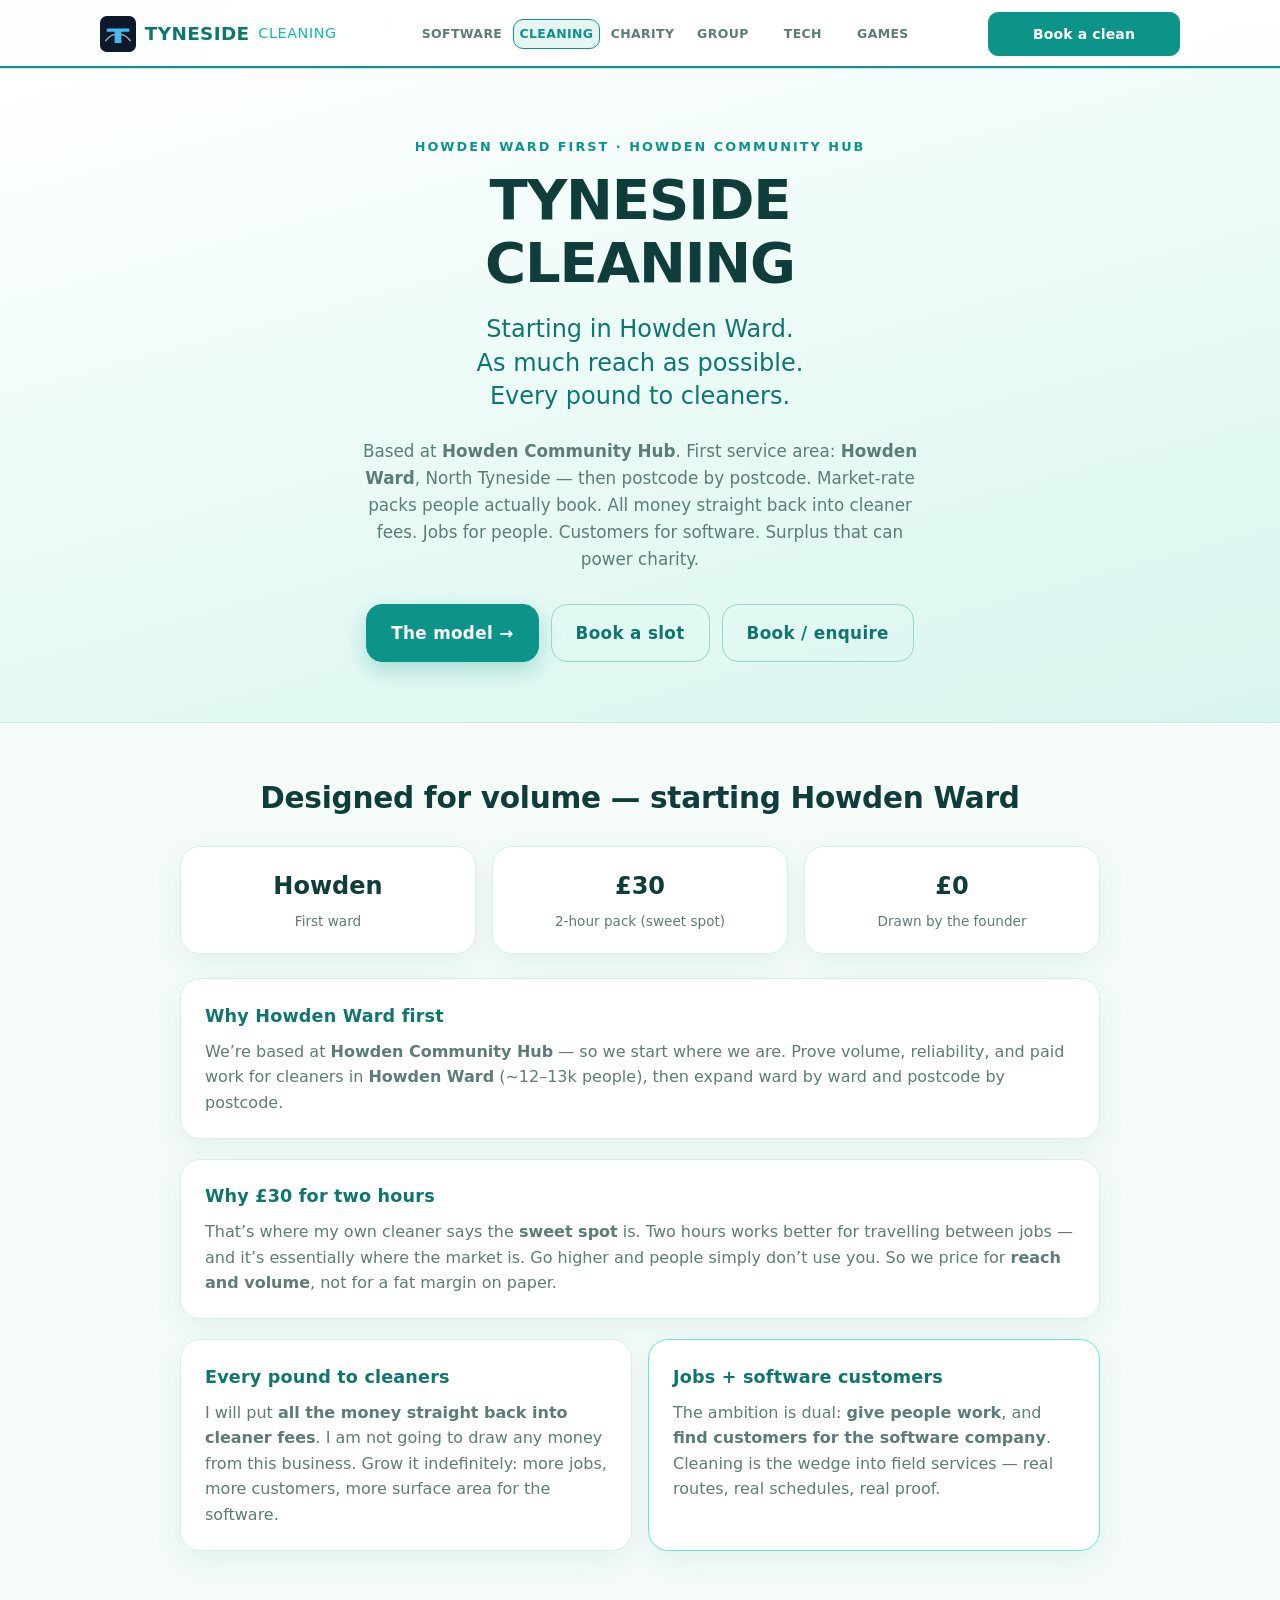
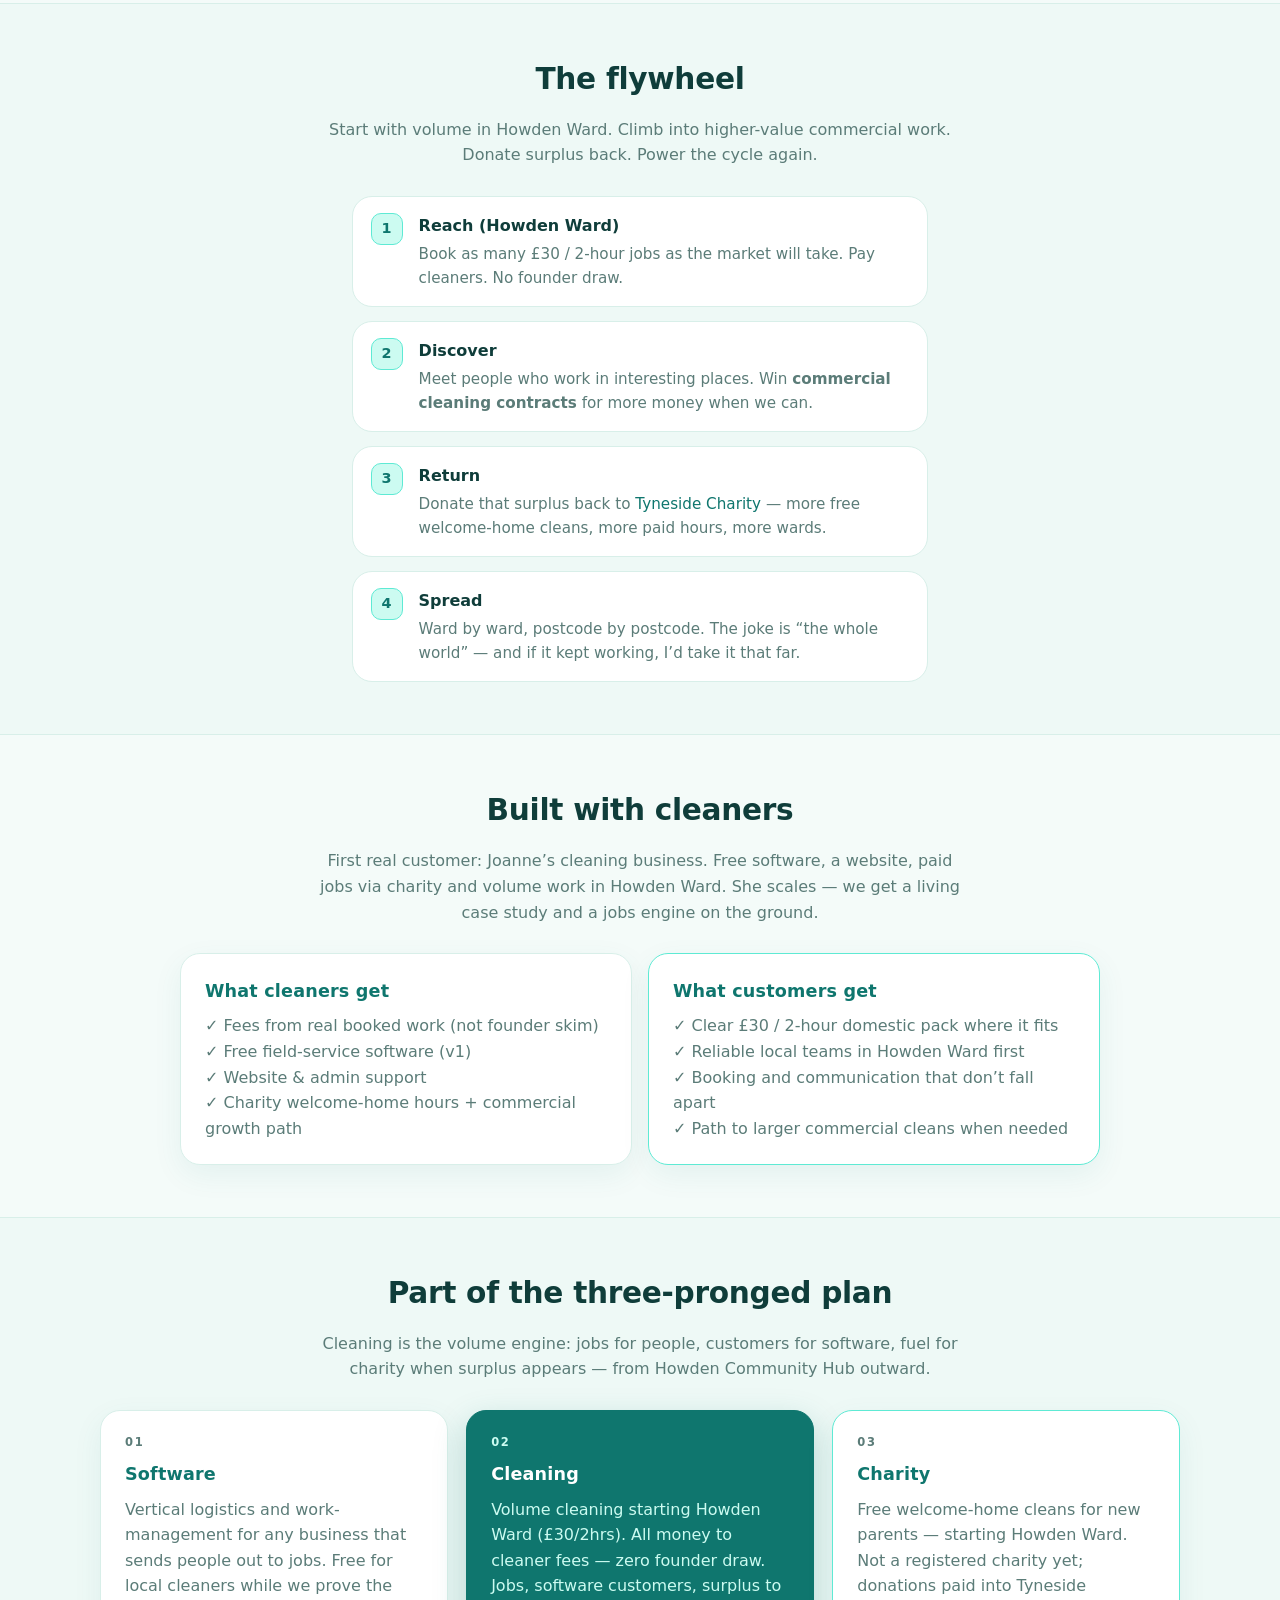
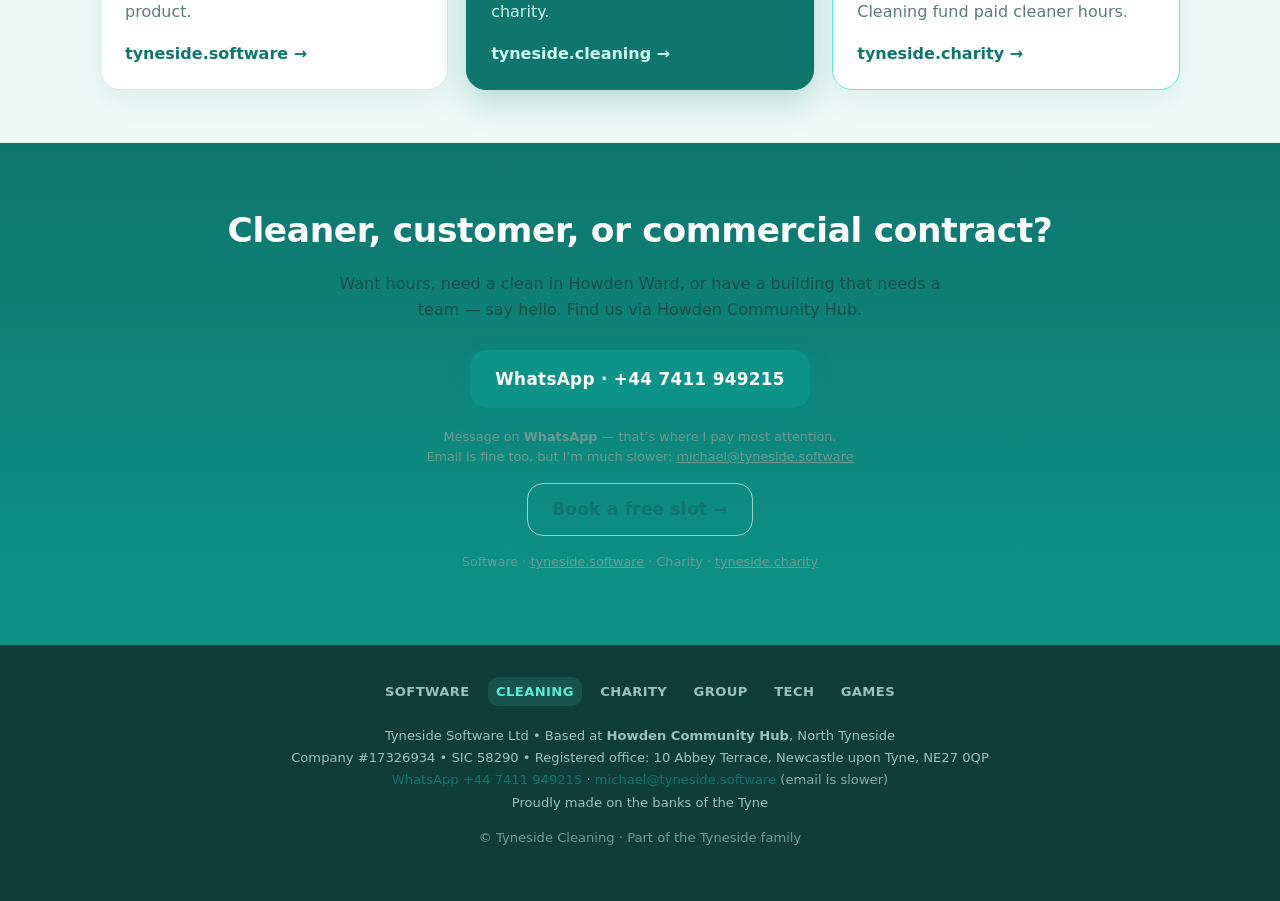
==== commit 374ada74: "Deploy from site-generator (c2c3401)" ====
--- a/index.html
+++ b/index.html
@@ -3,12 +3,12 @@
 <head>
   <meta charset="UTF-8">
   <meta name="viewport" content="width=device-width, initial-scale=1.0">
-  <title>Tyneside Cleaning · Book a clean</title>
-  <meta name="description" content="Reliable domestic and small-business cleaning on Tyneside. Pick a free slot online — calendar-synced so you only book times that are free. Howden first.">
+  <title>Tyneside Cleaning · Howden Ward first</title>
+  <meta name="description" content="Based at Howden Community Hub. First area Howden Ward. £30 for 2 hours — all money to cleaner fees, zero founder draw. Volume, jobs, software customers.">
   <link rel="canonical" href="https://tyneside.cleaning/">
   <link rel="icon" href="logo.svg" type="image/svg+xml">
-  <link rel="stylesheet" href="layout.css?v=20260717a">
-  <link rel="stylesheet" href="themes.css?v=20260717a">
+  <link rel="stylesheet" href="layout.css?v=20260718a">
+  <link rel="stylesheet" href="themes.css?v=20260718a">
 </head>
 <body class="site theme-cleaning">
 
@@ -46,171 +46,215 @@
 </nav>
   <header class="hero">
     <div class="wrap">
-      <p class="hero-kicker">Domestic · small business · Howden first</p>
+      <p class="hero-kicker">Howden Ward first · Howden Community Hub</p>
       <h1>TYNESIDE<br>CLEANING</h1>
       <p class="hero-tag">
-        Clean homes and workspaces, booked around real availability.<br>
-        No phone tag. No double-booked slots.
+        Starting in Howden Ward.<br>
+        As much reach as possible.<br>
+        Every pound to cleaners.
       </p>
       <p class="hero-lead">
-        Choose a free slot on our live calendar, tell us a little about the job,
-        and we lock it in. Busy times from our calendar stay blocked so you only
-        see times we can actually take.
+        Based at <strong>Howden Community Hub</strong>. First service area:
+        <strong>Howden Ward</strong>, North Tyneside — then postcode by postcode.
+        Market-rate packs people actually book. All money straight back into cleaner fees.
+        Jobs for people. Customers for software. Surplus that can power charity.
       </p>
       <div class="hero-actions">
-        <a class="btn btn-fill btn-lg" href="book.html">Book on calendar →</a>
-        <a class="btn btn-secondary btn-lg" href="#services">Services</a>
-        <a class="btn btn-secondary btn-lg" href="#how">How booking works</a>
+        <a class="btn btn-fill btn-lg" href="#model">The model →</a>
+        <a class="btn btn-secondary btn-lg" href="book.html">Book a slot</a>
+        <a class="btn btn-secondary btn-lg" href="#contact">Book / enquire</a>
       </div>
     </div>
   </header>
 
-  <section class="section" id="services">
-    <div class="wrap">
-      <h2>What we clean</h2>
+  <section class="section" id="model">
+    <div class="wrap">
+      <h2>Designed for volume — starting Howden Ward</h2>
       <div class="stat-row">
         <div class="stat">
-          <span class="value">Homes</span>
-          <span class="label">Regular or one-off</span>
+          <span class="value">Howden</span>
+          <span class="label">First ward</span>
         </div>
         <div class="stat">
-          <span class="value">Offices</span>
-          <span class="label">Small business spaces</span>
+          <span class="value">£30</span>
+          <span class="label">2-hour pack (sweet spot)</span>
         </div>
         <div class="stat">
-          <span class="value">Deep cleans</span>
-          <span class="label">Move-in / move-out</span>
-        </div>
-      </div>
-      <div class="grid-3" style="margin-top:1.25rem">
-        <div class="panel">
-          <h3>Regular domestic</h3>
-          <p>
-            Kitchens, bathrooms, floors, and surfaces on a schedule that fits you.
-            Book the first visit online; recurring visits can be agreed after.
-          </p>
-        </div>
-        <div class="panel panel-m">
-          <h3>One-off &amp; deep cleans</h3>
-          <p>
-            Spring cleans, end-of-tenancy, or “we need it sorted before guests”.
-            Use the notes field when you book so we bring the right kit.
-          </p>
-        </div>
-        <div class="panel panel-c">
-          <h3>Small business</h3>
-          <p>
-            Offices, studios, and community spaces around Howden and North Tyneside.
-            Pick a slot; we confirm details by email or WhatsApp.
-          </p>
-        </div>
-      </div>
-    </div>
-  </section>
-
-  <section class="section section-alt" id="how">
-    <div class="wrap">
-      <h2>How booking works</h2>
-      <p class="lede">
-        Powered by the same calendar we work from — green means free.
-      </p>
+          <span class="value">£0</span>
+          <span class="label">Drawn by the founder</span>
+        </div>
+      </div>
+      <div class="panel" style="margin-bottom:1.25rem">
+        <h3>Why Howden Ward first</h3>
+        <p>
+          We’re based at <strong>Howden Community Hub</strong> — so we start where we are.
+          Prove volume, reliability, and paid work for cleaners in
+          <strong>Howden Ward</strong> (~12–13k people), then expand ward by ward and postcode by postcode.
+        </p>
+      </div>
+      <div class="panel" style="margin-bottom:1.25rem">
+        <h3>Why £30 for two hours</h3>
+        <p>
+          That’s where my own cleaner says the <strong>sweet spot</strong> is.
+          Two hours works better for travelling between jobs — and it’s essentially where the market is.
+          Go higher and people simply don’t use you. So we price for <strong>reach and volume</strong>,
+          not for a fat margin on paper.
+        </p>
+      </div>
       <div class="grid-2">
         <div class="panel">
-          <h3>Three steps</h3>
-          <ul class="list-features" style="margin-top:0.5rem">
-            <li><strong>See free times</strong> — green slots sit outside our busy calendar events</li>
-            <li><strong>Pick a slot</strong> — name, email, and optional notes about the property</li>
-            <li><strong>Confirm</strong> — the booking lands on our calendar so the slot is taken</li>
-          </ul>
+          <h3>Every pound to cleaners</h3>
+          <p>
+            I will put <strong>all the money straight back into cleaner fees</strong>.
+            I am not going to draw any money from this business.
+            Grow it indefinitely: more jobs, more customers, more surface area for the software.
+          </p>
         </div>
         <div class="panel panel-c">
-          <h3>What you get</h3>
+          <h3>Jobs + software customers</h3>
           <p>
-            Instant confirmation on this device, a Google Calendar event (template or
-            invite), and a clear time window for the clean. Need to cancel? You can
-            cancel your pending booking from the booking page.
+            The ambition is dual: <strong>give people work</strong>, and
+            <strong>find customers for the software company</strong>.
+            Cleaning is the wedge into field services — real routes, real schedules, real proof.
           </p>
-          <p style="margin-top:1rem;margin-bottom:0;color:var(--muted)">
-            Use <strong>Book on calendar</strong> to open the live diary.
-            Without a Google key the diary runs in demo mode until Master wires live credentials.
-          </p>
-        </div>
-      </div>
-      <div class="btn-row">
-        <a class="btn btn-fill btn-lg" href="book.html">Open the calendar →</a>
-      </div>
-    </div>
-  </section>
-
-  <section class="section" id="areas">
-    <div class="wrap">
-      <h2>Where we work</h2>
-      <div class="panel">
-        <p>
-          Based at <strong>Howden Community Hub</strong>, North Tyneside.
-          We prioritise Howden and nearby areas first, then expand as diary space allows.
-        </p>
-        <p style="margin-top:0.85rem;margin-bottom:0;color:var(--muted)">
-          If you are further out, still book a slot and note the postcode —
-          we will say honestly if travel time works.
-        </p>
-      </div>
-    </div>
-  </section>
-
-  <section class="section section-alt" id="model">
-    <div class="wrap">
-      <h2>How the business is set up</h2>
-      <div class="panel">
-        <p>
-          Market-rate packs people actually book. Money goes into cleaner fees and
-          growing the diary — not a founder lifestyle draw. Commercial work can fund
-          charity cleans and the wider Tyneside cycle.
-        </p>
-        <p style="margin-top:0.85rem;margin-bottom:0;color:var(--muted)">
-          Typical sweet-spot: <strong>£30 / 2 hours</strong> for volume and reach
-          (adjust as the business proves out).
-        </p>
-      </div>
-    </div>
-  </section>
-
-  <section class="section" id="family">
-    <div class="wrap">
-      <h2>Part of the Tyneside family</h2>
-      <div class="panel">
-        <p>
-          Cleaning pays people and funds reach. Software builds tools and jobs.
-          Charity multiplies care. Technology keeps people online.
-          Same founder, same base — different door, same direction.
-        </p>
-      </div>
-      <div class="btn-row">
-        <a class="btn btn-secondary" href="https://tyneside.group/">Tyneside Group →</a>
-        <a class="btn btn-secondary" href="https://tyneside.software/">Software →</a>
-        <a class="btn btn-secondary" href="https://tyneside.technology/">Technology →</a>
-      </div>
-    </div>
+        </div>
+      </div>
+    </div>
+  </section>
+
+  <section class="section section-alt" id="cycle">
+    <div class="wrap">
+      <h2>The flywheel</h2>
+      <p class="lede">
+        Start with volume in Howden Ward. Climb into higher-value commercial work.
+        Donate surplus back. Power the cycle again.
+      </p>
+      <ol class="steps">
+        <li>
+          <span class="n">1</span>
+          <div>
+            <h3>Reach (Howden Ward)</h3>
+            <p>
+              Book as many £30 / 2-hour jobs as the market will take. Pay cleaners. No founder draw.
+            </p>
+          </div>
+        </li>
+        <li>
+          <span class="n">2</span>
+          <div>
+            <h3>Discover</h3>
+            <p>
+              Meet people who work in interesting places. Win
+              <strong>commercial cleaning contracts</strong> for more money when we can.
+            </p>
+          </div>
+        </li>
+        <li>
+          <span class="n">3</span>
+          <div>
+            <h3>Return</h3>
+            <p>
+              Donate that surplus back to
+              <a href="https://tyneside.charity/">Tyneside Charity</a>
+              — more free welcome-home cleans, more paid hours, more wards.
+            </p>
+          </div>
+        </li>
+        <li>
+          <span class="n">4</span>
+          <div>
+            <h3>Spread</h3>
+            <p>
+              Ward by ward, postcode by postcode.
+              The joke is “the whole world” — and if it kept working, I’d take it that far.
+            </p>
+          </div>
+        </li>
+      </ol>
+    </div>
+  </section>
+
+  <section class="section" id="for-cleaners">
+    <div class="wrap">
+      <h2>Built with cleaners</h2>
+      <p class="lede">
+        First real customer: Joanne’s cleaning business. Free software, a website, paid jobs via charity
+        and volume work in Howden Ward. She scales — we get a living case study and a jobs engine on the ground.
+      </p>
+      <div class="grid-2">
+        <div class="panel">
+          <h3>What cleaners get</h3>
+          <p>✓ Fees from real booked work (not founder skim)<br>
+             ✓ Free field-service software (v1)<br>
+             ✓ Website &amp; admin support<br>
+             ✓ Charity welcome-home hours + commercial growth path</p>
+        </div>
+        <div class="panel panel-c">
+          <h3>What customers get</h3>
+          <p>✓ Clear £30 / 2-hour domestic pack where it fits<br>
+             ✓ Reliable local teams in Howden Ward first<br>
+             ✓ Booking and communication that don’t fall apart<br>
+             ✓ Path to larger commercial cleans when needed</p>
+        </div>
+      </div>
+    </div>
+  </section>
+
+  <section class="section section-alt" id="ecosystem">
+    <div class="wrap-wide">
+      <h2>Part of the three-pronged plan</h2>
+      <p class="lede">
+        Cleaning is the volume engine: jobs for people, customers for software,
+        fuel for charity when surplus appears — from Howden Community Hub outward.
+      </p>
+<div class="grid-3">
+    <div class="panel ">
+      <p class="pixel-label" style="text-align:left;margin:0 0 0.5rem">01</p>
+      <h3>Software</h3>
+      <p>Vertical logistics and work-management for any business that sends people out to jobs. Free for local cleaners while we prove the product.</p>
+      <p style="margin-top:1rem">
+        <a href="https://tyneside.software/">tyneside.software →</a>
+      </p>
+    </div>
+    <div class="panel active">
+      <p class="pixel-label" style="text-align:left;margin:0 0 0.5rem">02</p>
+      <h3>Cleaning</h3>
+      <p>Volume cleaning starting Howden Ward (£30/2hrs). All money to cleaner fees — zero founder draw. Jobs, software customers, surplus to charity.</p>
+      <p style="margin-top:1rem">
+        <a href="https://tyneside.cleaning/">tyneside.cleaning →</a>
+      </p>
+    </div>
+    <div class="panel panel-c">
+      <p class="pixel-label" style="text-align:left;margin:0 0 0.5rem">03</p>
+      <h3>Charity</h3>
+      <p>Free welcome-home cleans for new parents — starting Howden Ward. Not a registered charity yet; donations paid into Tyneside Cleaning fund paid cleaner hours.</p>
+      <p style="margin-top:1rem">
+        <a href="https://tyneside.charity/">tyneside.charity →</a>
+      </p>
+    </div>
+</div>    </div>
   </section>
 
   <section class="section-cta" id="contact">
     <div class="wrap">
-      <h2>Contact</h2>
+      <h2>Cleaner, customer, or commercial contract?</h2>
       <p class="lede" style="color:var(--text)">
-        Message on WhatsApp, or book a free slot on our live calendar.
-      </p>
-      <div class="btn-row">
-        <a class="btn btn-fill btn-lg" href="https://wa.me/447411949215" rel="noopener" target="_blank">
-          WhatsApp · +44 7411 949215
-        </a>
-        <a class="btn btn-secondary btn-lg" href="book.html">Book on calendar →</a>
-      </div>
-      <p class="hero-meta" style="margin-top:1.15rem">
-        Email is fine too, but slower:
-        <a href="mailto:michael@tyneside.software">michael@tyneside.software</a>
-      </p>
-      <p class="hero-meta" style="margin-top:0.5rem">
-        Howden Community Hub · Part of the Tyneside family
+        Want hours, need a clean in Howden Ward, or have a building that needs a team — say hello.
+        Find us via Howden Community Hub.
+      </p>
+<a class="btn btn-fill btn-lg" href="https://wa.me/447411949215" rel="noopener" target="_blank">
+  WhatsApp · +44 7411 949215
+</a>
+<p class="hero-meta" style="margin-top:1.15rem">
+  Message on <strong>WhatsApp</strong> — that’s where I pay most attention.<br>
+  Email is fine too, but I’m much slower:
+  <a href="mailto:michael@tyneside.software">michael@tyneside.software</a>
+</p>      <div class="btn-row" style="margin-top:1rem">
+        <a class="btn btn-secondary btn-lg" href="book.html">Book a free slot →</a>
+      </div>
+      <p class="hero-meta" style="margin-top:1rem">
+        Software · <a href="https://tyneside.software/">tyneside.software</a>
+        · Charity · <a href="https://tyneside.charity/">tyneside.charity</a>
       </p>
     </div>
   </section>
--- a/layout.css
+++ b/layout.css
@@ -1036,6 +1036,24 @@
   color: var(--accent);
 }
 
+a.stat {
+  transition: transform 0.15s ease, box-shadow 0.15s ease, border-color 0.15s ease;
+  cursor: pointer;
+}
+
+a.stat:hover {
+  text-decoration: none;
+  color: inherit;
+  transform: translateY(-2px);
+  border-color: var(--accent);
+  box-shadow: var(--panel-active-shadow, var(--panel-shadow));
+}
+
+a.stat:focus-visible {
+  outline: 2px solid var(--accent);
+  outline-offset: 3px;
+}
+
 .spec-grid {
   display: grid;
   gap: 0.65rem;
@@ -1699,3 +1717,151 @@
   cursor: not-allowed;
   transform: none !important;
 }
+
+/* —— DONATE / FORMS (charity tracker) —— */
+.donate-form {
+  margin-top: 0.5rem;
+}
+
+.form-row {
+  margin-bottom: 0.9rem;
+}
+
+.form-label {
+  display: block;
+  font-size: 0.85rem;
+  font-weight: 650;
+  color: var(--label);
+  margin-bottom: 0.35rem;
+  font-family: "Segoe UI", system-ui, sans-serif;
+}
+
+.form-input {
+  width: 100%;
+  max-width: 28rem;
+  box-sizing: border-box;
+  padding: 0.7rem 0.85rem;
+  font: inherit;
+  font-size: 1rem;
+  color: var(--text);
+  background: var(--bg);
+  border: 1px solid var(--border);
+  border-radius: var(--radius-sm);
+}
+
+.form-input:focus {
+  outline: 2px solid var(--accent);
+  outline-offset: 2px;
+  border-color: var(--accent);
+}
+
+.form-fieldset {
+  border: none;
+  margin: 1rem 0 0;
+  padding: 0;
+}
+
+.form-fieldset .form-label,
+.form-fieldset legend.form-label {
+  margin-bottom: 0.55rem;
+}
+
+.amount-grid {
+  display: grid;
+  gap: 0.65rem;
+  grid-template-columns: 1fr 1fr;
+}
+
+@media (min-width: 640px) {
+  .amount-grid {
+    grid-template-columns: repeat(4, 1fr);
+  }
+}
+
+.amount-option {
+  display: block;
+  cursor: pointer;
+  margin: 0;
+}
+
+.amount-option input {
+  position: absolute;
+  opacity: 0;
+  pointer-events: none;
+}
+
+.amount-card {
+  display: flex;
+  flex-direction: column;
+  align-items: center;
+  justify-content: center;
+  gap: 0.2rem;
+  min-height: 4.5rem;
+  padding: 0.85rem 0.5rem;
+  text-align: center;
+  background: var(--bg);
+  border: 1px solid var(--border);
+  border-radius: var(--radius-sm);
+  transition: border-color 0.15s, box-shadow 0.15s, background 0.15s;
+}
+
+.amount-value {
+  font-size: 1.25rem;
+  font-weight: 700;
+  color: var(--heading);
+  font-family: "Segoe UI", system-ui, sans-serif;
+}
+
+.amount-hint {
+  font-size: 0.78rem;
+  color: var(--muted);
+  font-family: "Segoe UI", system-ui, sans-serif;
+}
+
+.amount-option input:checked + .amount-card {
+  border-color: var(--accent);
+  background: var(--accent-soft);
+  box-shadow: 0 0 0 1px var(--accent);
+}
+
+.amount-option input:focus-visible + .amount-card {
+  outline: 2px solid var(--accent);
+  outline-offset: 2px;
+}
+
+.amount-option:hover .amount-card {
+  border-color: var(--accent);
+}
+
+.form-status {
+  margin-top: 1rem;
+  padding: 0.75rem 0.9rem;
+  border-radius: var(--radius-sm);
+  background: var(--accent-soft);
+  border: 1px solid var(--border);
+  color: var(--text);
+  font-size: 0.95rem;
+}
+
+.form-status.is-error {
+  background: rgba(225, 29, 72, 0.1);
+  border-color: var(--accent);
+  color: var(--heading);
+}
+
+.donate-ref-box {
+  margin-top: 1.15rem;
+  padding-top: 1rem;
+  border-top: 1px solid var(--border);
+}
+
+.donate-ref-text {
+  font-family: ui-monospace, "Cascadia Code", Consolas, monospace;
+  font-size: 0.95rem;
+  padding: 0.75rem 0.9rem;
+  background: var(--bg);
+  border: 1px dashed var(--border);
+  border-radius: var(--radius-sm);
+  word-break: break-word;
+  margin: 0.5rem 0 0;
+}
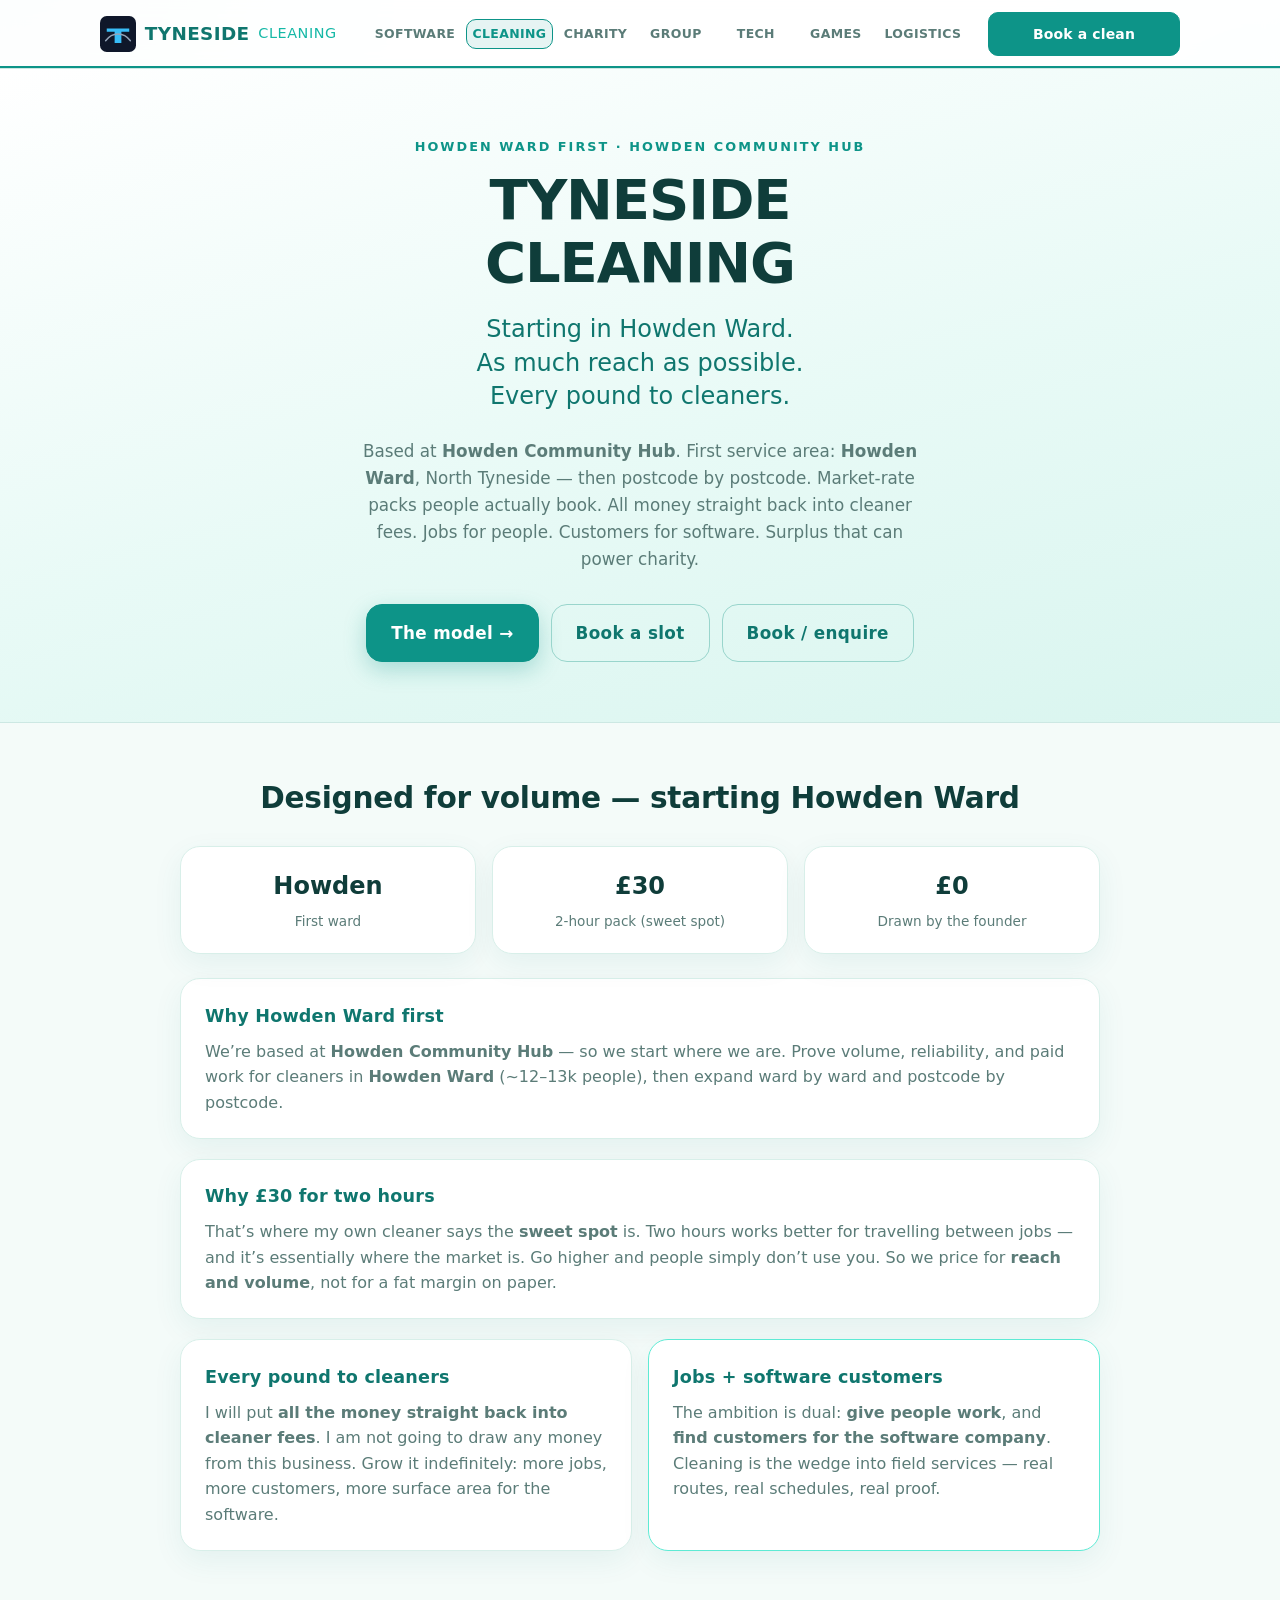
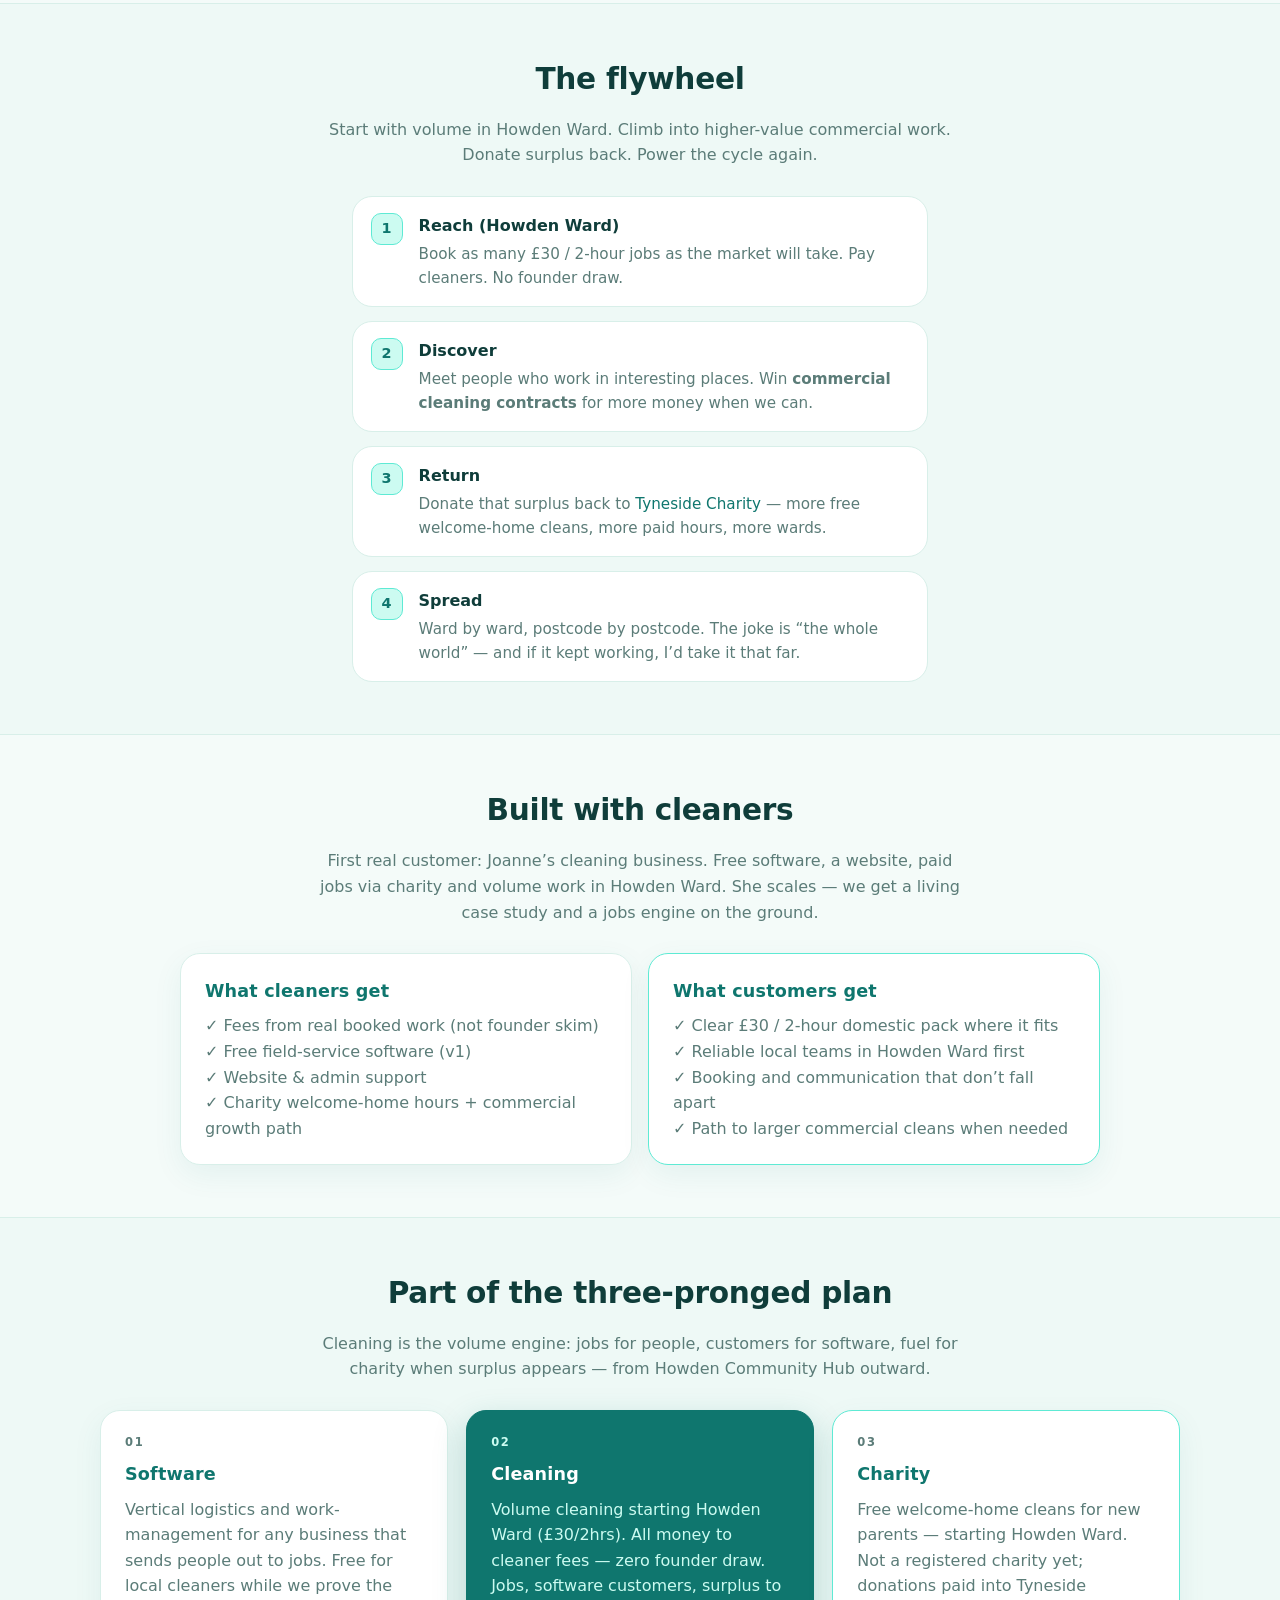
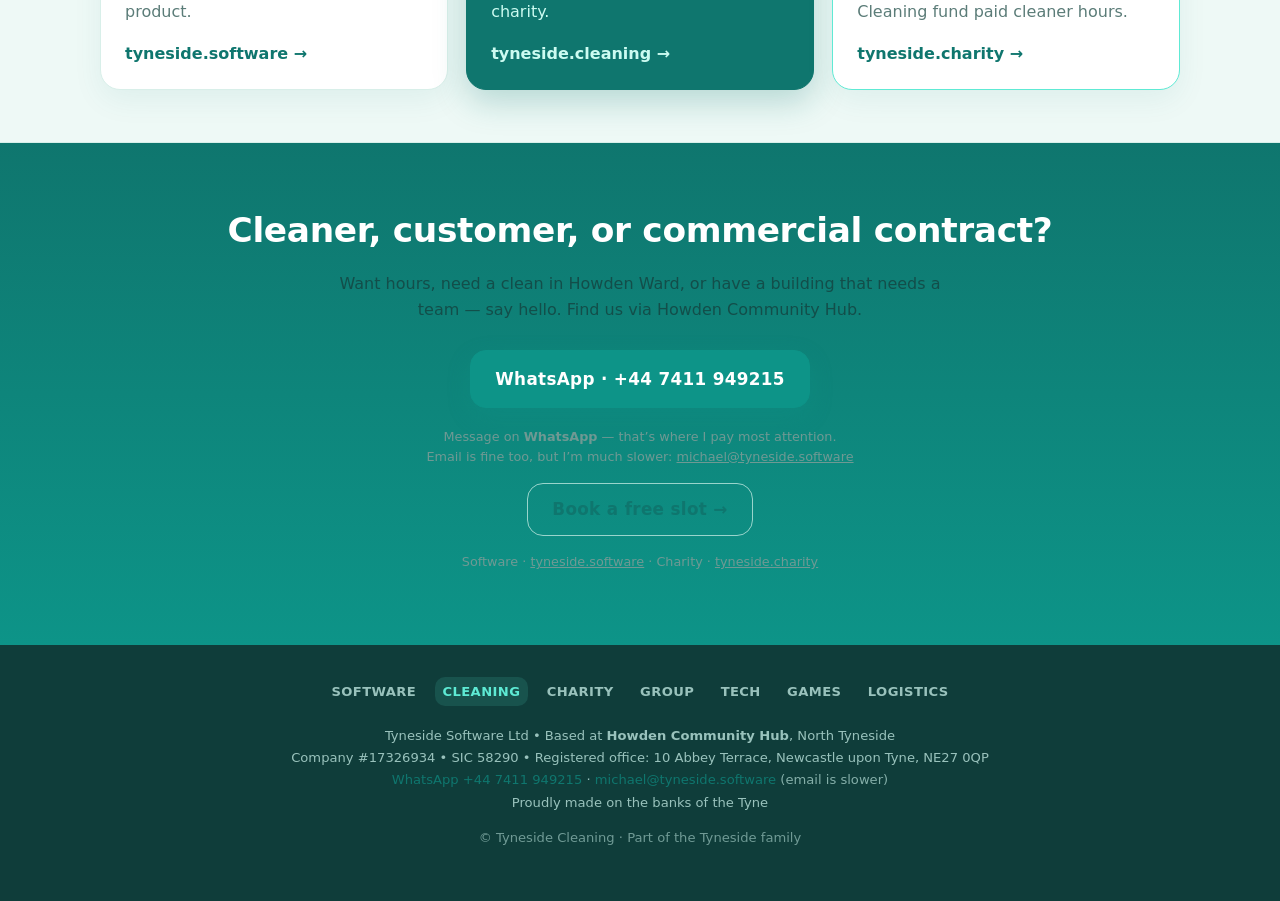
==== commit bc14d37e: "Deploy from site-generator (2eee2ee)" ====
--- a/index.html
+++ b/index.html
@@ -7,8 +7,8 @@
   <meta name="description" content="Based at Howden Community Hub. First area Howden Ward. £30 for 2 hours — all money to cleaner fees, zero founder draw. Volume, jobs, software customers.">
   <link rel="canonical" href="https://tyneside.cleaning/">
   <link rel="icon" href="logo.svg" type="image/svg+xml">
-  <link rel="stylesheet" href="layout.css?v=20260718a">
-  <link rel="stylesheet" href="themes.css?v=20260718a">
+  <link rel="stylesheet" href="layout.css?v=20260810docs">
+  <link rel="stylesheet" href="themes.css?v=20260810docs">
 </head>
 <body class="site theme-cleaning">
 
@@ -38,6 +38,9 @@
         <a href="https://tyneside.games/"
            class=""
 >GAMES</a>
+        <a href="https://logistics.tyneside.software/"
+           class=""
+>LOGISTICS</a>
     </div>
     <div class="nav-cta">
         <a class="btn btn-fill" href="book.html">Book a clean</a>
@@ -267,6 +270,7 @@
       <a href="https://tyneside.group/" class="">GROUP</a>
       <a href="https://tyneside.technology/" class="">TECH</a>
       <a href="https://tyneside.games/" class="">GAMES</a>
+      <a href="https://logistics.tyneside.software/" class="">LOGISTICS</a>
   </div>
   <p class="legal">
     Tyneside Software Ltd • Based at <strong>Howden Community Hub</strong>, North Tyneside<br>
--- a/layout.css
+++ b/layout.css
@@ -1865,3 +1865,573 @@
   word-break: break-word;
   margin: 0.5rem 0 0;
 }
+
+/* ========== Documentation pages (logistics and reusable) ========== */
+.docs-hero {
+  padding: 1.75rem 0 1.5rem;
+  background: var(--hero-bg, var(--bg));
+  border-bottom: var(--hero-border, 1px solid var(--border));
+  color: var(--hero-text, var(--text));
+}
+
+.docs-hero-top {
+  display: flex;
+  flex-wrap: wrap;
+  align-items: center;
+  justify-content: space-between;
+  gap: 0.75rem 1rem;
+  margin-bottom: 1rem;
+}
+
+.docs-breadcrumb {
+  margin: 0;
+  font-size: 0.88rem;
+  color: var(--hero-meta, var(--muted));
+  display: flex;
+  flex-wrap: wrap;
+  align-items: center;
+  gap: 0.35rem;
+}
+
+.docs-breadcrumb a {
+  color: var(--hero-kicker, var(--link));
+  font-weight: 600;
+  text-decoration: none;
+}
+
+.docs-breadcrumb a:hover {
+  text-decoration: underline;
+  color: var(--link-hover);
+}
+
+.docs-bc-sep {
+  opacity: 0.45;
+  user-select: none;
+}
+
+.docs-hero-actions {
+  display: flex;
+  flex-wrap: wrap;
+  gap: 0.5rem;
+}
+
+.docs-hero .hero-kicker {
+  margin: 0 0 0.45rem;
+}
+
+.docs-hero-title {
+  margin: 0 0 0.55rem;
+  font-size: clamp(1.65rem, 3.6vw, 2.35rem);
+  letter-spacing: var(--hero-title-tracking, -0.02em);
+  line-height: 1.15;
+  color: var(--hero-title, var(--heading));
+  font-weight: 750;
+  max-width: 28rem;
+}
+
+.docs-hero-lead {
+  margin: 0;
+  max-width: 46rem;
+  font-size: 1.05rem;
+  line-height: 1.55;
+  color: var(--hero-lead, var(--muted));
+}
+
+.docs-section {
+  padding-top: 1.75rem;
+  padding-bottom: 3.5rem;
+}
+
+.docs-layout {
+  display: grid;
+  gap: 1.5rem;
+  align-items: start;
+}
+
+@media (min-width: 900px) {
+  .docs-layout {
+    grid-template-columns: 15.5rem minmax(0, 1fr);
+    gap: 2rem;
+  }
+}
+
+.docs-sidebar {
+  position: sticky;
+  top: 5rem;
+}
+
+.docs-sidebar-label {
+  margin: 0 0 0.55rem;
+  font-size: 0.72rem;
+  font-weight: 700;
+  letter-spacing: 0.12em;
+  text-transform: uppercase;
+  color: var(--label);
+}
+
+.docs-side-nav {
+  display: flex;
+  flex-direction: column;
+  gap: 0.3rem;
+  margin-bottom: 1.15rem;
+}
+
+.docs-side-link {
+  display: block;
+  padding: 0.55rem 0.7rem;
+  border-radius: var(--radius-sm);
+  border: 1px solid transparent;
+  text-decoration: none !important;
+  color: var(--text);
+  transition: background 0.15s ease, border-color 0.15s ease, box-shadow 0.15s ease;
+}
+
+.docs-side-link:hover {
+  background: var(--accent-soft);
+  border-color: var(--border);
+  color: var(--heading);
+}
+
+.docs-side-link.is-active {
+  background: var(--panel-active-bg, var(--accent-soft));
+  border-color: var(--accent);
+  box-shadow: var(--panel-active-shadow, none);
+  color: var(--panel-active-heading, var(--heading));
+}
+
+.docs-side-label {
+  display: block;
+  font-size: 0.92rem;
+  font-weight: 650;
+  line-height: 1.25;
+}
+
+.docs-side-blurb {
+  display: block;
+  margin-top: 0.15rem;
+  font-size: 0.78rem;
+  color: var(--muted);
+  line-height: 1.35;
+}
+
+.docs-side-link.is-active .docs-side-blurb {
+  color: var(--panel-active-text, var(--muted));
+  opacity: 0.9;
+}
+
+.docs-sidebar-card {
+  padding: 0.9rem 0.95rem;
+  border-radius: var(--radius);
+  background: var(--panel-bg);
+  border: var(--panel-border);
+  box-shadow: var(--panel-shadow);
+}
+
+.docs-sidebar-card-title {
+  margin: 0 0 0.4rem;
+  font-size: 0.78rem;
+  font-weight: 700;
+  letter-spacing: 0.08em;
+  text-transform: uppercase;
+  color: var(--label);
+}
+
+.docs-sidebar-card-body {
+  margin: 0 0 0.65rem;
+  font-size: 0.82rem;
+  color: var(--panel-text);
+  line-height: 1.5;
+}
+
+.docs-sidebar-card-body code {
+  font-size: 0.78em;
+}
+
+.docs-sidebar-card-link {
+  font-size: 0.88rem;
+  font-weight: 650;
+}
+
+.docs-main {
+  min-width: 0;
+}
+
+.docs-hub-intro {
+  margin-bottom: 1.15rem;
+}
+
+.docs-hub-intro .prose > :first-child {
+  margin-top: 0;
+}
+
+.docs-card-grid {
+  display: grid;
+  gap: 0.85rem;
+  grid-template-columns: 1fr;
+}
+
+@media (min-width: 640px) {
+  .docs-card-grid {
+    grid-template-columns: repeat(2, 1fr);
+  }
+}
+
+@media (min-width: 1000px) {
+  .docs-card-grid {
+    grid-template-columns: repeat(3, 1fr);
+  }
+}
+
+.docs-card {
+  display: flex;
+  flex-direction: column;
+  gap: 0.35rem;
+  padding: 1.15rem 1.2rem 1.1rem;
+  border-radius: var(--radius-lg);
+  background: var(--panel-bg);
+  border: var(--panel-border);
+  box-shadow: var(--panel-shadow);
+  text-decoration: none !important;
+  color: inherit;
+  transition: transform 0.15s ease, border-color 0.15s ease, box-shadow 0.15s ease;
+  min-height: 9.5rem;
+}
+
+.docs-card:hover {
+  transform: translateY(-2px);
+  border-color: var(--accent);
+  box-shadow: 0 14px 36px rgba(0, 0, 0, 0.22);
+  color: inherit;
+}
+
+.docs-card-kicker {
+  font-size: 0.72rem;
+  font-weight: 700;
+  letter-spacing: 0.12em;
+  text-transform: uppercase;
+  color: var(--label);
+}
+
+.docs-card-title {
+  margin: 0;
+  font-size: 1.15rem;
+  color: var(--panel-heading, var(--heading));
+  letter-spacing: -0.01em;
+}
+
+.docs-card-blurb {
+  margin: 0;
+  flex: 1;
+  font-size: 0.92rem;
+  color: var(--panel-text, var(--muted));
+  line-height: 1.45;
+}
+
+.docs-card-go {
+  margin-top: 0.55rem;
+  font-size: 0.9rem;
+  font-weight: 700;
+  color: var(--link);
+}
+
+.docs-article {
+  padding: 1.35rem 1.4rem 1.6rem;
+}
+
+@media (min-width: 700px) {
+  .docs-article {
+    padding: 1.65rem 1.85rem 1.9rem;
+  }
+}
+
+.docs-pager {
+  margin-top: 1.25rem;
+}
+
+.docs-pager-inner {
+  display: grid;
+  grid-template-columns: 1fr 1fr;
+  gap: 0.75rem;
+}
+
+.docs-pager-link {
+  display: flex;
+  flex-direction: column;
+  gap: 0.2rem;
+  padding: 0.9rem 1rem;
+  border-radius: var(--radius);
+  background: var(--panel-bg);
+  border: var(--panel-border);
+  text-decoration: none !important;
+  color: inherit;
+  transition: border-color 0.15s ease, box-shadow 0.15s ease;
+}
+
+.docs-pager-link:hover {
+  border-color: var(--accent);
+  box-shadow: var(--panel-shadow);
+  color: inherit;
+}
+
+.docs-pager-link.next {
+  text-align: right;
+  align-items: flex-end;
+}
+
+.docs-pager-dir {
+  font-size: 0.72rem;
+  font-weight: 700;
+  letter-spacing: 0.1em;
+  text-transform: uppercase;
+  color: var(--label);
+}
+
+.docs-pager-name {
+  font-size: 1rem;
+  font-weight: 650;
+  color: var(--heading);
+}
+
+/* —— Prose (markdown body) —— */
+.prose {
+  color: var(--text);
+  font-size: 1.02rem;
+  line-height: 1.65;
+  max-width: 48rem;
+}
+
+.docs-article .prose {
+  max-width: none;
+}
+
+.prose > :first-child {
+  margin-top: 0;
+}
+
+.prose > :last-child {
+  margin-bottom: 0;
+}
+
+.prose h1,
+.prose h2,
+.prose h3,
+.prose h4 {
+  color: var(--heading);
+  line-height: 1.25;
+  letter-spacing: -0.015em;
+  font-weight: 700;
+}
+
+.prose h1 {
+  font-size: 1.55rem;
+  margin: 0 0 0.85rem;
+}
+
+.prose h2 {
+  font-size: 1.28rem;
+  margin: 2rem 0 0.7rem;
+  padding-top: 0.35rem;
+  border-top: 1px solid var(--border);
+}
+
+.prose h2:first-child {
+  border-top: none;
+  padding-top: 0;
+  margin-top: 0;
+}
+
+.prose h3 {
+  font-size: 1.08rem;
+  margin: 1.45rem 0 0.45rem;
+  color: var(--panel-heading, var(--heading));
+}
+
+.prose h4 {
+  font-size: 0.98rem;
+  margin: 1.2rem 0 0.4rem;
+}
+
+.prose p {
+  margin: 0.7rem 0;
+  color: var(--text);
+}
+
+.prose .lede,
+.prose > p:first-of-type {
+  color: var(--muted);
+}
+
+.prose a {
+  font-weight: 600;
+  text-decoration: underline;
+  text-decoration-thickness: 1px;
+  text-underline-offset: 0.12em;
+}
+
+.prose strong {
+  color: var(--heading);
+  font-weight: 700;
+}
+
+.prose em {
+  color: var(--text);
+}
+
+.prose ul,
+.prose ol {
+  margin: 0.65rem 0 0.9rem;
+  padding-left: 1.3rem;
+  color: var(--text);
+}
+
+.prose li {
+  margin: 0.28rem 0;
+  padding-left: 0.15rem;
+}
+
+.prose li::marker {
+  color: var(--accent);
+}
+
+.prose blockquote {
+  margin: 1.1rem 0;
+  padding: 0.85rem 1rem;
+  border-left: 3px solid var(--accent);
+  background: var(--accent-soft);
+  border-radius: 0 var(--radius-sm) var(--radius-sm) 0;
+  color: var(--text);
+}
+
+.prose blockquote p {
+  margin: 0.35rem 0;
+  color: var(--text);
+}
+
+.prose hr {
+  border: none;
+  border-top: 1px solid var(--border);
+  margin: 1.75rem 0;
+}
+
+.prose code {
+  font-family: ui-monospace, "Cascadia Code", "SF Mono", Consolas, monospace;
+  font-size: 0.86em;
+  padding: 0.12em 0.38em;
+  border-radius: 5px;
+  background: var(--accent-soft);
+  border: 1px solid var(--border);
+  color: var(--heading);
+}
+
+.prose pre {
+  margin: 1rem 0;
+  padding: 0.95rem 1.05rem;
+  overflow-x: auto;
+  border-radius: var(--radius);
+  background: rgba(0, 0, 0, 0.28);
+  border: 1px solid var(--border);
+  box-shadow: inset 0 1px 0 rgba(255, 255, 255, 0.03);
+}
+
+.theme-cleaning .prose pre,
+.theme-charity .prose pre,
+.theme-store .prose pre {
+  background: rgba(15, 23, 42, 0.06);
+}
+
+.prose pre code {
+  padding: 0;
+  border: none;
+  background: transparent;
+  font-size: 0.84rem;
+  line-height: 1.5;
+  color: var(--text);
+}
+
+.prose table {
+  width: 100%;
+  border-collapse: separate;
+  border-spacing: 0;
+  margin: 1rem 0 1.25rem;
+  font-size: 0.92rem;
+  line-height: 1.45;
+  overflow: hidden;
+  border: 1px solid var(--border);
+  border-radius: var(--radius);
+  background: var(--bg);
+}
+
+.prose thead th {
+  text-align: left;
+  padding: 0.7rem 0.85rem;
+  background: var(--accent-soft);
+  color: var(--heading);
+  font-size: 0.78rem;
+  font-weight: 700;
+  letter-spacing: 0.04em;
+  text-transform: uppercase;
+  border-bottom: 1px solid var(--border);
+}
+
+.prose tbody td {
+  padding: 0.65rem 0.85rem;
+  border-bottom: 1px solid var(--border);
+  vertical-align: top;
+  color: var(--text);
+}
+
+.prose tbody tr:last-child td {
+  border-bottom: none;
+}
+
+.prose tbody tr:nth-child(even) td {
+  background: rgba(255, 255, 255, 0.02);
+}
+
+.theme-cleaning .prose tbody tr:nth-child(even) td,
+.theme-charity .prose tbody tr:nth-child(even) td {
+  background: rgba(0, 0, 0, 0.02);
+}
+
+.prose tbody td:first-child {
+  font-weight: 600;
+  color: var(--heading);
+}
+
+.prose table code {
+  white-space: normal;
+}
+
+/* Wide tables: horizontal scroll without breaking thead */
+.prose-table-scroll {
+  width: 100%;
+  overflow-x: auto;
+  -webkit-overflow-scrolling: touch;
+  margin: 1rem 0 1.25rem;
+  border-radius: var(--radius);
+}
+
+.prose-table-scroll > table {
+  margin: 0;
+}
+
+@media (max-width: 640px) {
+  .prose thead th,
+  .prose tbody td {
+    white-space: nowrap;
+  }
+
+  .docs-sidebar {
+    position: static;
+  }
+
+  .docs-side-nav {
+    display: grid;
+    grid-template-columns: repeat(2, minmax(0, 1fr));
+    gap: 0.4rem;
+  }
+
+  .docs-side-blurb {
+    display: none;
+  }
+}
--- a/themes.css
+++ b/themes.css
@@ -419,8 +419,115 @@
   box-shadow: 0 0 0 1px rgba(245, 158, 11, 0.12), 0 8px 28px rgba(0, 0, 0, 0.3);
 }
 
+/* ========== LOGISTICS — routes / field ops / amber on slate ========== */
+.theme-logistics {
+  color-scheme: dark;
+  --font: "Segoe UI", system-ui, -apple-system, sans-serif;
+  --bg: #0c1219;
+  --bg-fx: radial-gradient(900px 480px at 12% -10%, rgba(245, 158, 11, 0.16), transparent 55%),
+    radial-gradient(700px 400px at 100% 0%, rgba(14, 165, 233, 0.08), transparent 45%);
+  --text: #e8eef4;
+  --muted: #94a3b8;
+  --heading: #f8fafc;
+  --brand: #f8fafc;
+  --brand-muted: #fbbf24;
+  --brand-tracking: 0.02em;
+  --accent: #f59e0b;
+  --accent-soft: rgba(245, 158, 11, 0.14);
+  --link: #fcd34d;
+  --link-hover: #fde68a;
+  --label: #fbbf24;
+  --border: #2a3544;
+  --radius: 10px;
+  --radius-sm: 8px;
+  --radius-lg: 14px;
+
+  --nav-bg: rgba(12, 18, 25, 0.92);
+  --nav-border: 1px solid #243041;
+  --nav-shadow: 0 1px 0 rgba(255, 255, 255, 0.03);
+  --nav-blur: blur(10px);
+
+  --btn-border: 1px solid #f59e0b;
+  --btn-color: #fde68a;
+  --btn-bg: transparent;
+  --btn-bg-hover: rgba(245, 158, 11, 0.14);
+  --btn-color-hover: #fff;
+  --btn-shadow: none;
+  --btn-fill-border: 1px solid #d97706;
+  --btn-fill-color: #0c1219;
+  --btn-fill-bg: #f59e0b;
+  --btn-fill-bg-hover: #fbbf24;
+  --btn-fill-color-hover: #0c1219;
+  --btn-fill-shadow: 0 8px 24px rgba(245, 158, 11, 0.3);
+  --btn-sec-border: 1px solid #475569;
+  --btn-sec-color: #e2e8f0;
+  --btn-sec-bg: transparent;
+  --btn-sec-bg-hover: rgba(148, 163, 184, 0.12);
+  --btn-sec-color-hover: #fff;
+
+  --hero-bg: linear-gradient(160deg, #1a1408 0%, #0c1219 50%, #0a1620 100%);
+  --hero-border: 1px solid #2a3544;
+  --hero-text: #e8eef4;
+  --hero-kicker: #fbbf24;
+  --hero-title: #f8fafc;
+  --hero-tag: #fcd34d;
+  --hero-lead: #94a3b8;
+  --hero-meta: #64748b;
+  --hero-title-tracking: -0.03em;
+
+  --section-alt-bg: rgba(26, 20, 8, 0.55);
+  --section-alt-border: 1px solid #2a3544;
+  --cta-bg: linear-gradient(180deg, #1c1508, #0c1219);
+  --cta-border: 1px solid #3d2e12;
+  --cta-text: #e8eef4;
+  --cta-heading: #f8fafc;
+  --cta-muted: #94a3b8;
+
+  --panel-bg: #121a24;
+  --panel-border: 1px solid #2a3544;
+  --panel-shadow: 0 8px 28px rgba(0, 0, 0, 0.28);
+  --panel-heading: #fcd34d;
+  --panel-text: #94a3b8;
+  --panel-active-bg: #1c1508;
+  --panel-active-border: 1px solid #f59e0b;
+  --panel-active-shadow: 0 0 0 1px rgba(245, 158, 11, 0.22), 0 12px 32px rgba(0, 0, 0, 0.3);
+  --panel-active-heading: #fde68a;
+  --panel-active-text: #e2e8f0;
+
+  --chip-bg: #121a24;
+  --chip-border: 1px solid #2a3544;
+  --chip-text: #e2e8f0;
+
+  --quote-bg: #121a24;
+  --quote-border: 1px solid #2a3544;
+  --quote-shadow: 0 8px 24px rgba(0, 0, 0, 0.25);
+  --quote-text: #cbd5e1;
+  --quote-cite: #fbbf24;
+
+  --step-bg: #121a24;
+  --step-border: 1px solid #2a3544;
+  --step-n-bg: #3d2e12;
+  --step-n-border: 1px solid #f59e0b;
+  --step-n-color: #fcd34d;
+
+  --footer-bg: #080c12;
+  --footer-border: 1px solid #2a3544;
+  --footer-text: #7a8699;
+  --footer-link: #a8b4c4;
+  --footer-link-active: #fcd34d;
+  --footer-link-bg: rgba(245, 158, 11, 0.12);
+}
+
+.theme-logistics .panel-m {
+  border-color: #3d2e12;
+}
+.theme-logistics .panel-c {
+  border-color: #f59e0b;
+  box-shadow: 0 0 0 1px rgba(245, 158, 11, 0.12), 0 8px 28px rgba(0, 0, 0, 0.3);
+}
+
 /* ========== GROUP — portal that unites all brands ========== */
-/* Software blue · Cleaning teal · Charity rose · Technology amber · Games neon */
+/* Software blue · Cleaning teal · Charity rose · Technology amber · Games neon · Logistics amber */
 .theme-group {
   color-scheme: dark;
   --font: "Segoe UI", system-ui, -apple-system, sans-serif;
@@ -659,6 +766,16 @@
   border-color: #00ff66;
 }
 
+.theme-group .portal-card.portal-logistics {
+  border-top-color: #f59e0b;
+}
+.theme-group .portal-card.portal-logistics .portal-kicker,
+.theme-group .portal-card.portal-logistics .portal-go { color: #fbbf24; }
+.theme-group .portal-card.portal-logistics:hover {
+  box-shadow: 0 18px 44px rgba(245, 158, 11, 0.28);
+  border-color: #f59e0b;
+}
+
 .theme-group .portal-strip {
   display: flex;
   flex-wrap: wrap;
@@ -689,6 +806,7 @@
 .theme-group .portal-pill.pill-charity { border-color: #e11d48; color: #fda4af; }
 .theme-group .portal-pill.pill-technology { border-color: #f59e0b; color: #fbbf24; }
 .theme-group .portal-pill.pill-games { border-color: #00ff66; color: #00ff66; }
+.theme-group .portal-pill.pill-logistics { border-color: #ea580c; color: #fdba74; }
 
 .theme-group .loop-row {
   display: grid;
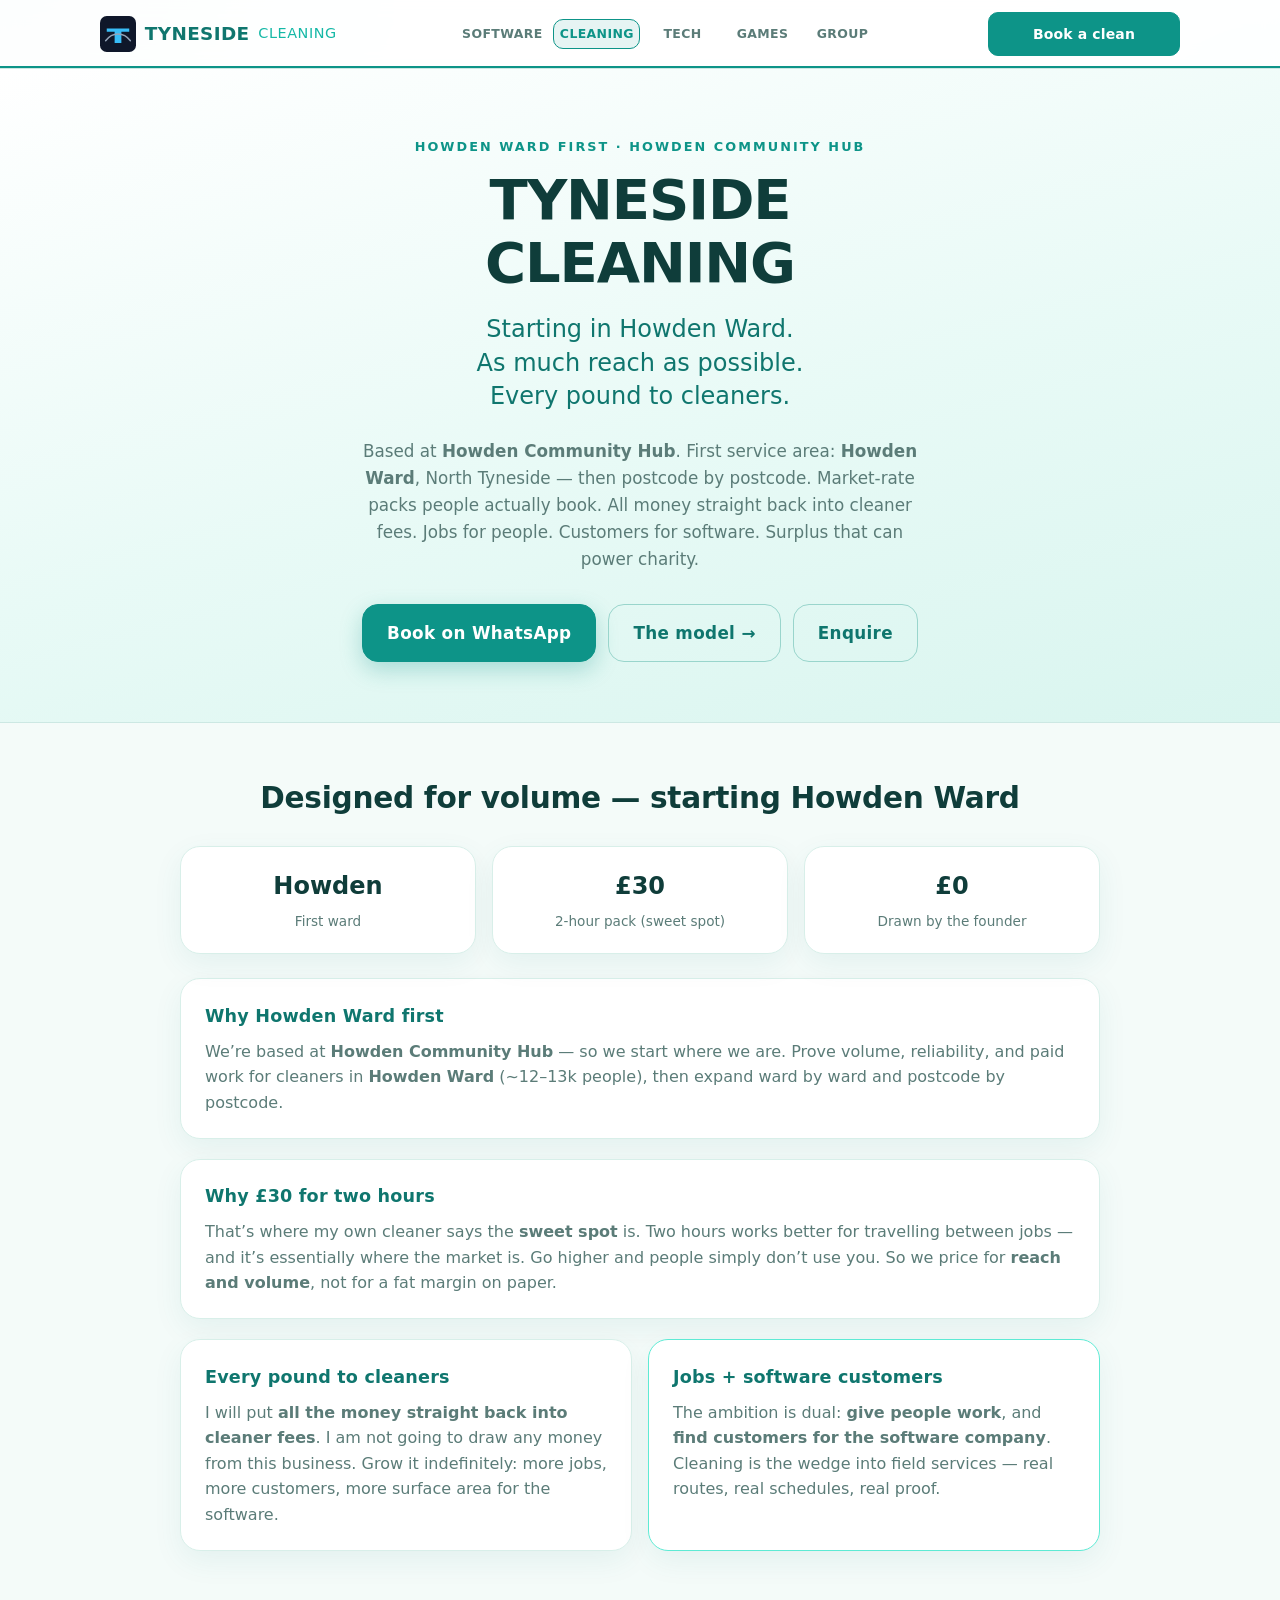
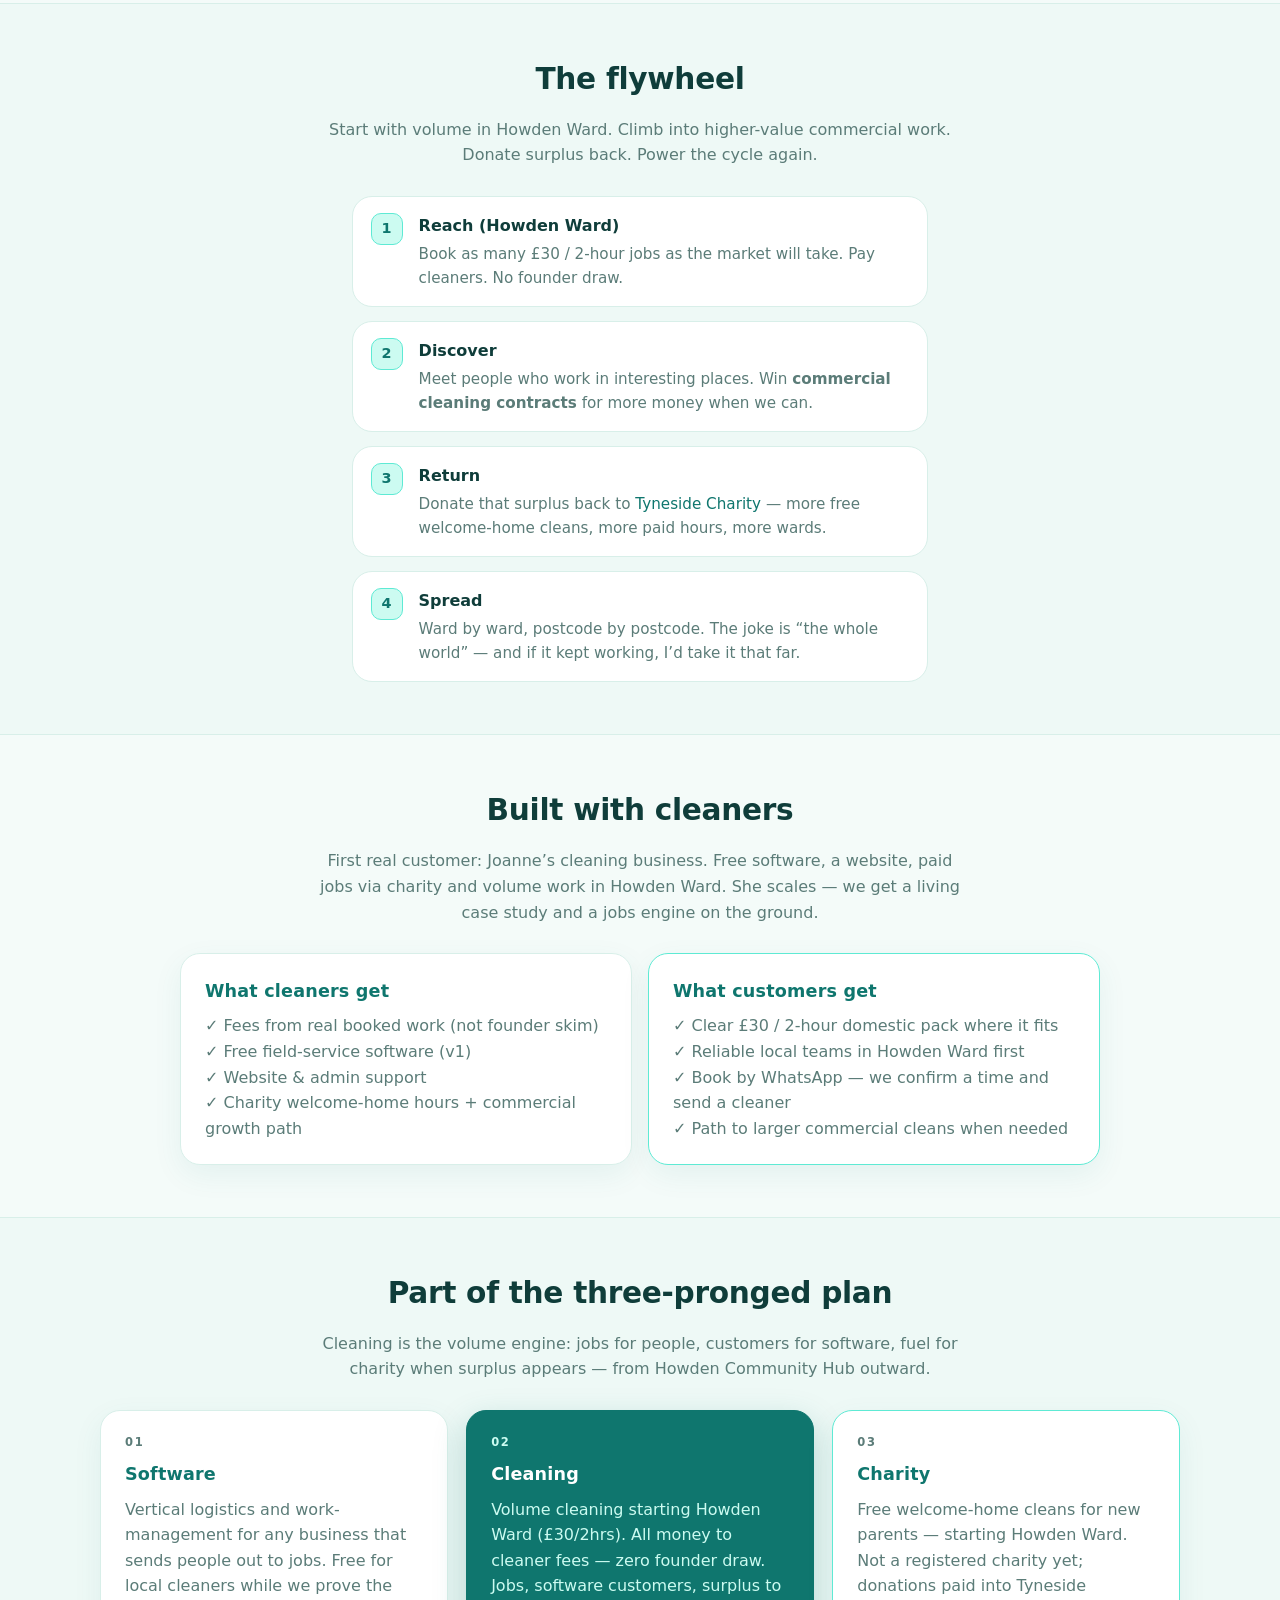
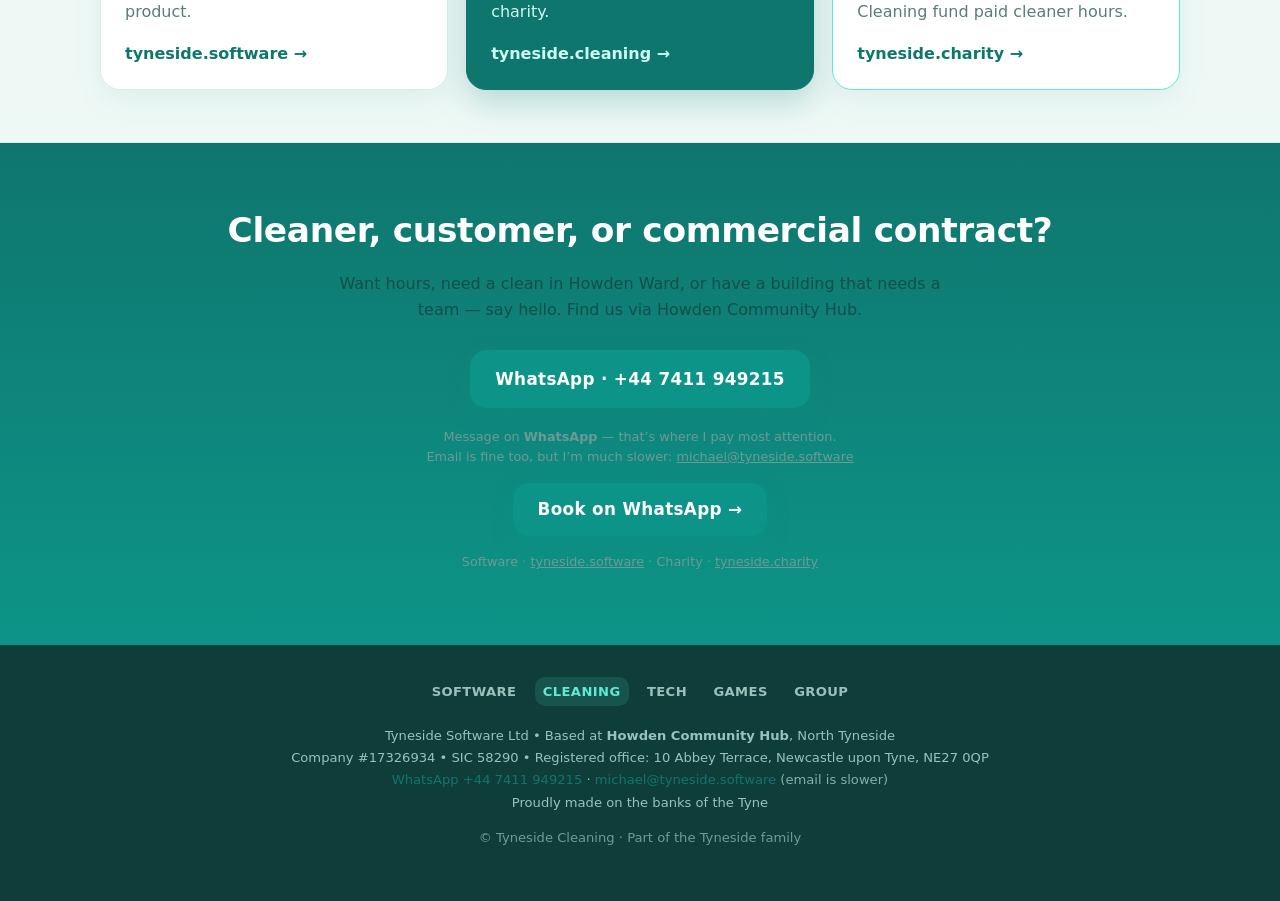
==== commit 4e2b1de5: "Book cleans by WhatsApp message only" ====
--- a/index.html
+++ b/index.html
@@ -26,21 +26,15 @@
         <a href="https://tyneside.cleaning/"
            class="is-current"
 aria-current="page">CLEANING</a>
-        <a href="https://tyneside.charity/"
-           class=""
->CHARITY</a>
-        <a href="https://tyneside.group/"
-           class=""
->GROUP</a>
         <a href="https://tyneside.technology/"
            class=""
 >TECH</a>
         <a href="https://tyneside.games/"
            class=""
 >GAMES</a>
-        <a href="https://logistics.tyneside.software/"
-           class=""
->LOGISTICS</a>
+        <a href="https://tyneside.group/"
+           class=""
+>GROUP</a>
     </div>
     <div class="nav-cta">
         <a class="btn btn-fill" href="book.html">Book a clean</a>
@@ -63,9 +57,9 @@
         Jobs for people. Customers for software. Surplus that can power charity.
       </p>
       <div class="hero-actions">
-        <a class="btn btn-fill btn-lg" href="#model">The model →</a>
-        <a class="btn btn-secondary btn-lg" href="book.html">Book a slot</a>
-        <a class="btn btn-secondary btn-lg" href="#contact">Book / enquire</a>
+        <a class="btn btn-fill btn-lg" href="book.html">Book on WhatsApp</a>
+        <a class="btn btn-secondary btn-lg" href="#model">The model →</a>
+        <a class="btn btn-secondary btn-lg" href="#contact">Enquire</a>
       </div>
     </div>
   </header>
@@ -196,7 +190,7 @@
           <h3>What customers get</h3>
           <p>✓ Clear £30 / 2-hour domestic pack where it fits<br>
              ✓ Reliable local teams in Howden Ward first<br>
-             ✓ Booking and communication that don’t fall apart<br>
+             ✓ Book by WhatsApp — we confirm a time and send a cleaner<br>
              ✓ Path to larger commercial cleans when needed</p>
         </div>
       </div>
@@ -253,7 +247,7 @@
   Email is fine too, but I’m much slower:
   <a href="mailto:michael@tyneside.software">michael@tyneside.software</a>
 </p>      <div class="btn-row" style="margin-top:1rem">
-        <a class="btn btn-secondary btn-lg" href="book.html">Book a free slot →</a>
+        <a class="btn btn-fill btn-lg" href="book.html">Book on WhatsApp →</a>
       </div>
       <p class="hero-meta" style="margin-top:1rem">
         Software · <a href="https://tyneside.software/">tyneside.software</a>
@@ -266,11 +260,9 @@
   <div class="footer-brands">
       <a href="https://tyneside.software/" class="">SOFTWARE</a>
       <a href="https://tyneside.cleaning/" class="is-current">CLEANING</a>
-      <a href="https://tyneside.charity/" class="">CHARITY</a>
-      <a href="https://tyneside.group/" class="">GROUP</a>
       <a href="https://tyneside.technology/" class="">TECH</a>
       <a href="https://tyneside.games/" class="">GAMES</a>
-      <a href="https://logistics.tyneside.software/" class="">LOGISTICS</a>
+      <a href="https://tyneside.group/" class="">GROUP</a>
   </div>
   <p class="legal">
     Tyneside Software Ltd • Based at <strong>Howden Community Hub</strong>, North Tyneside<br>
